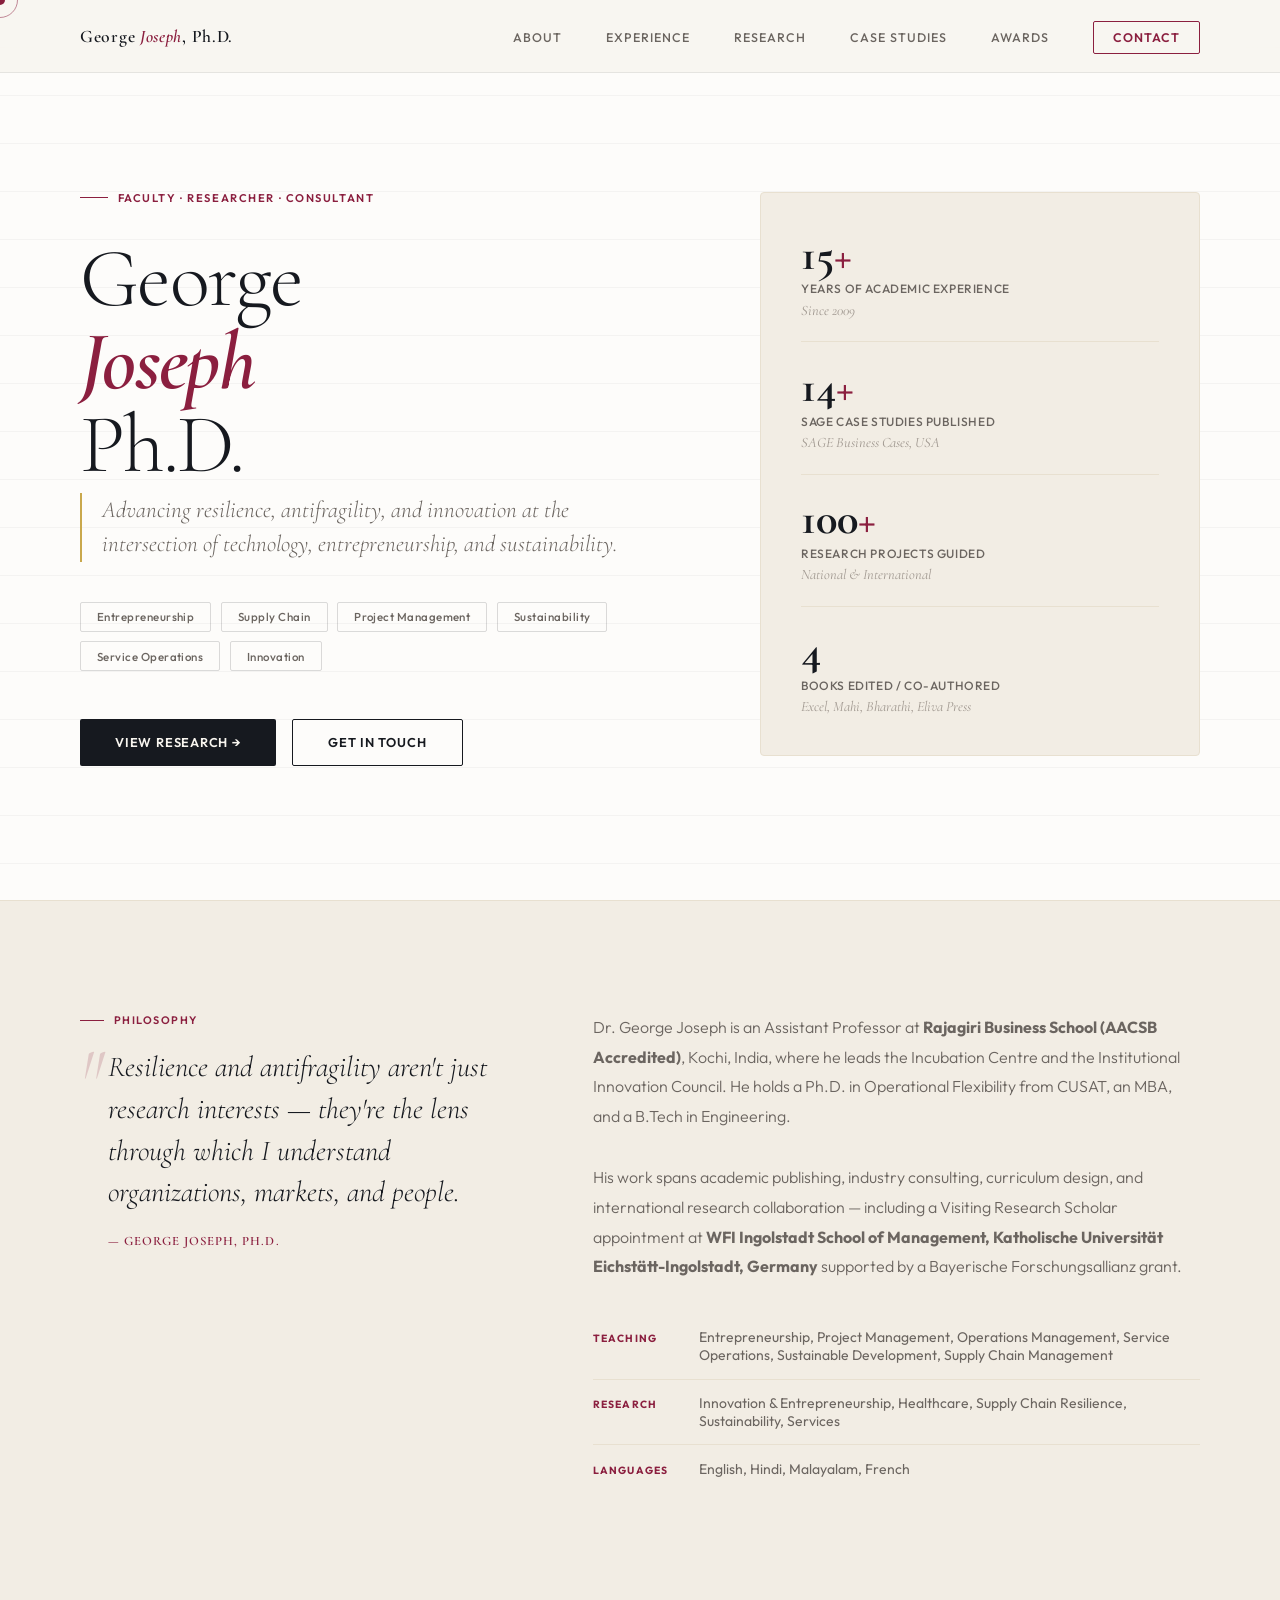
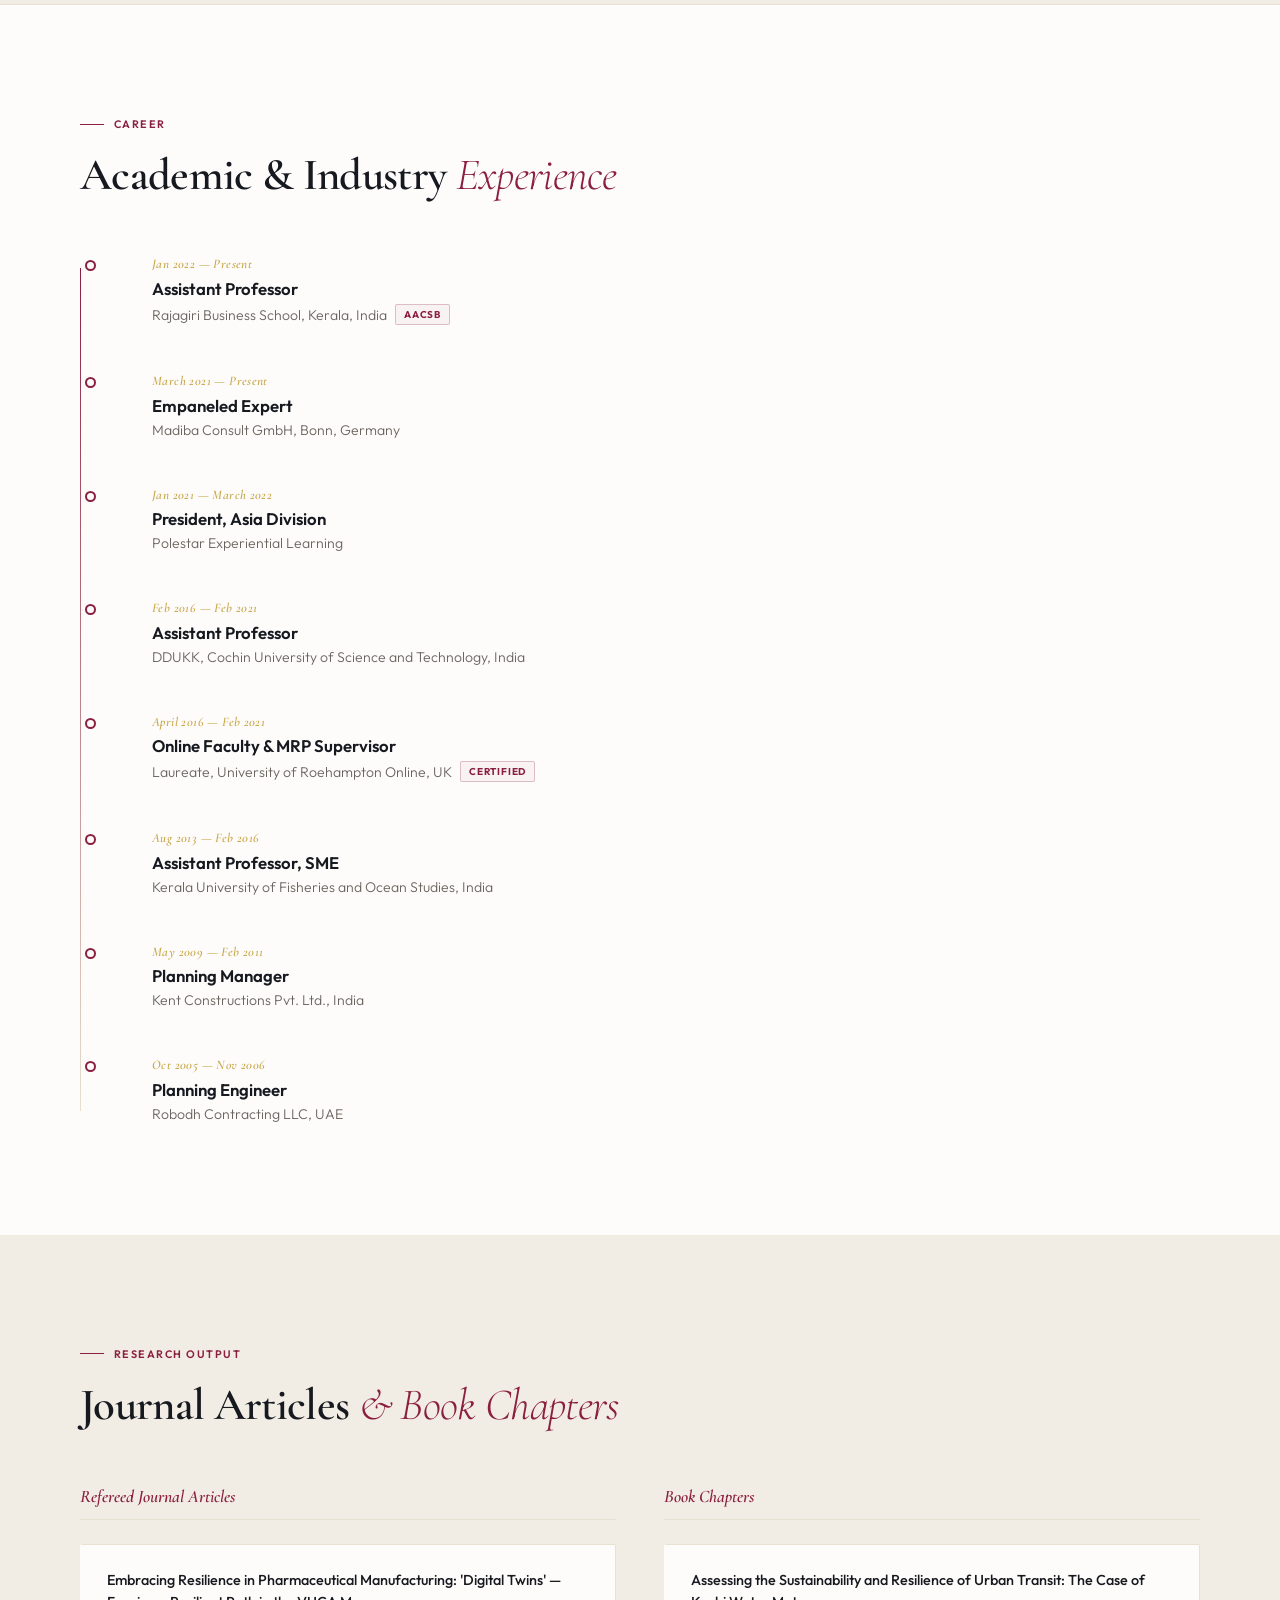
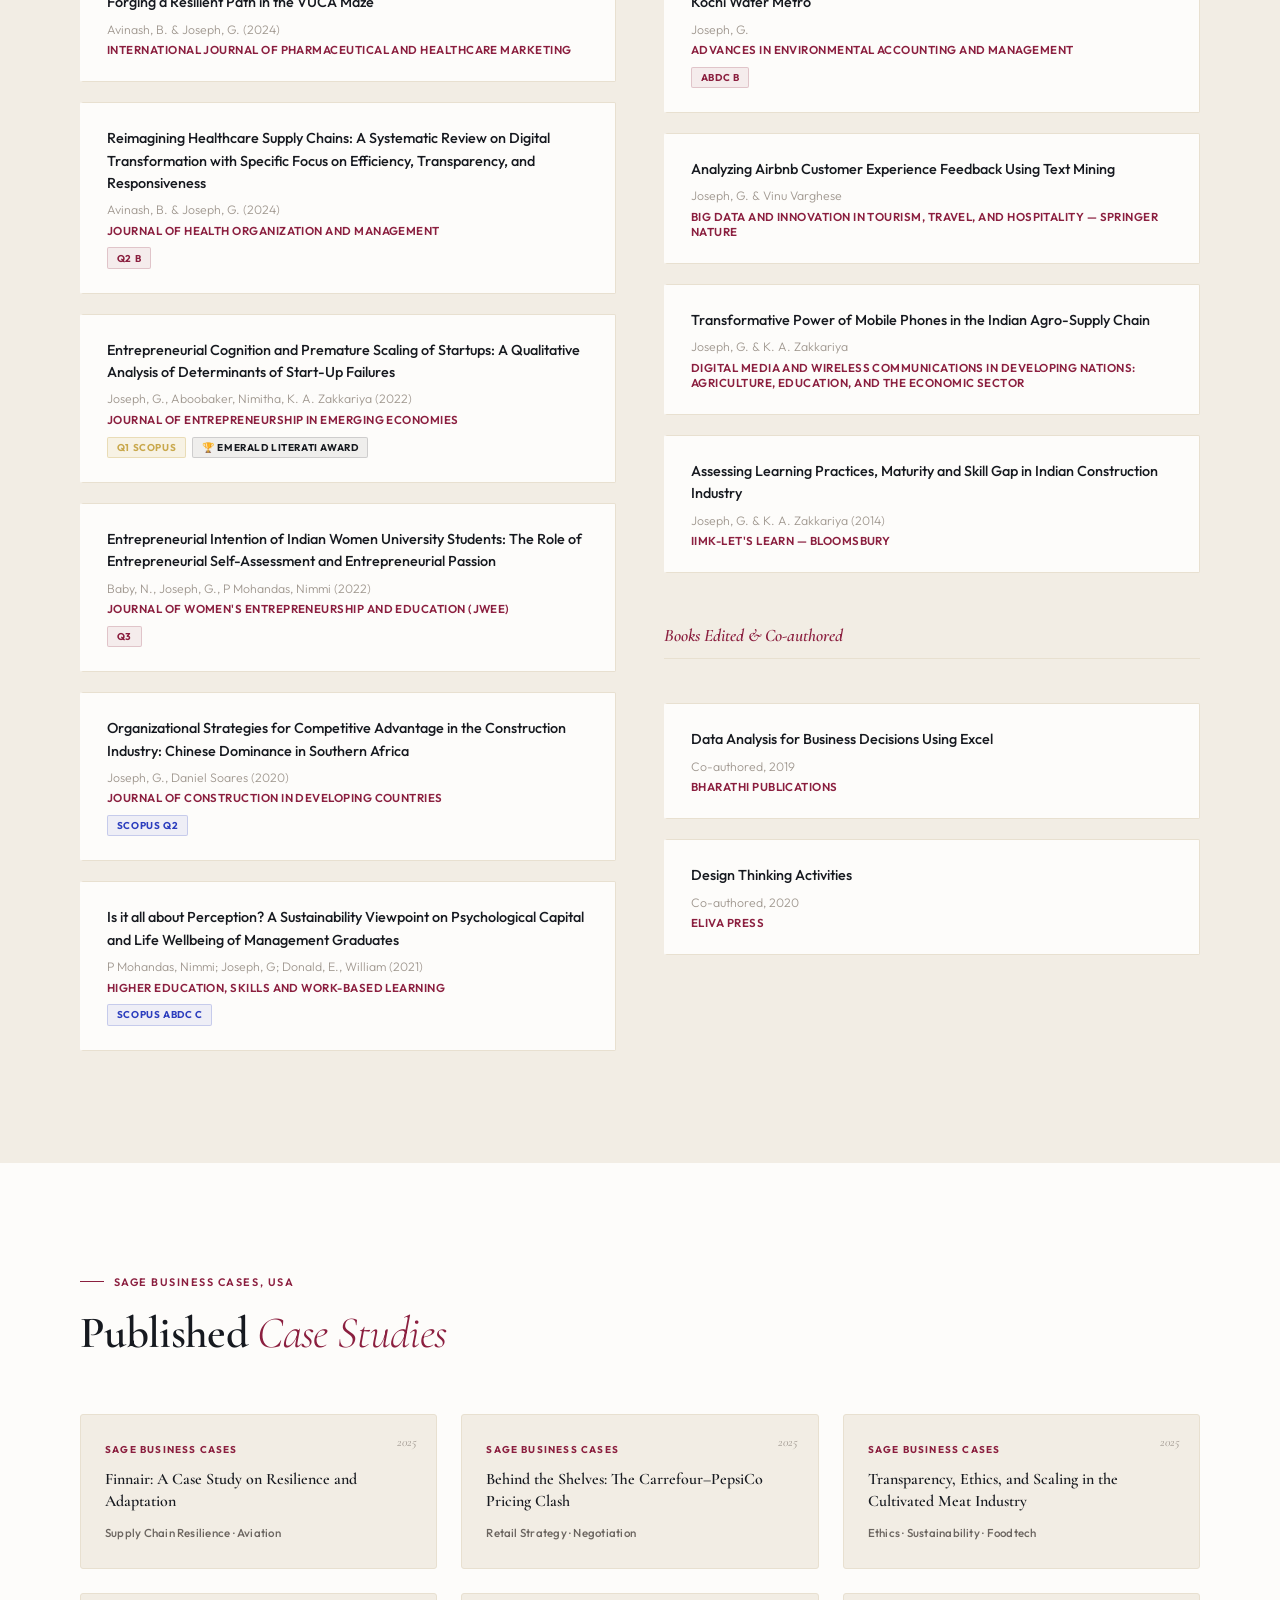
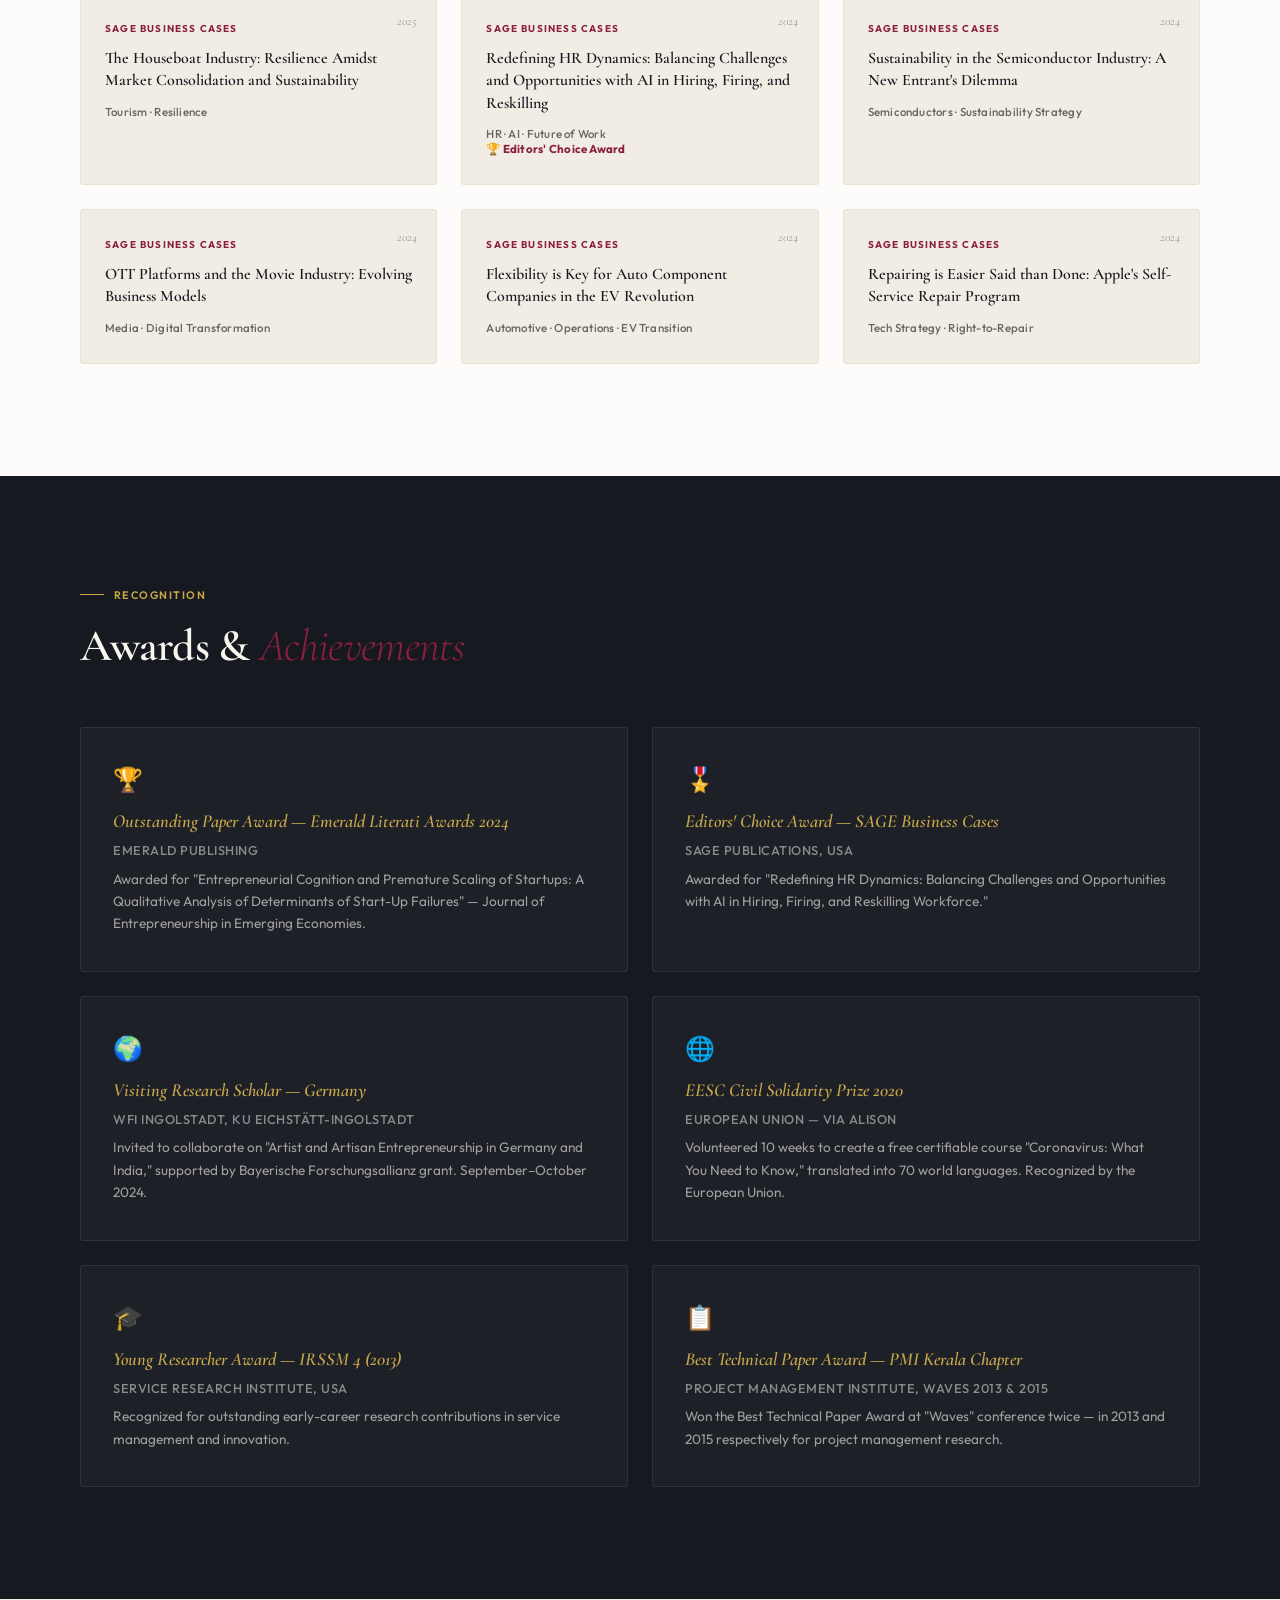
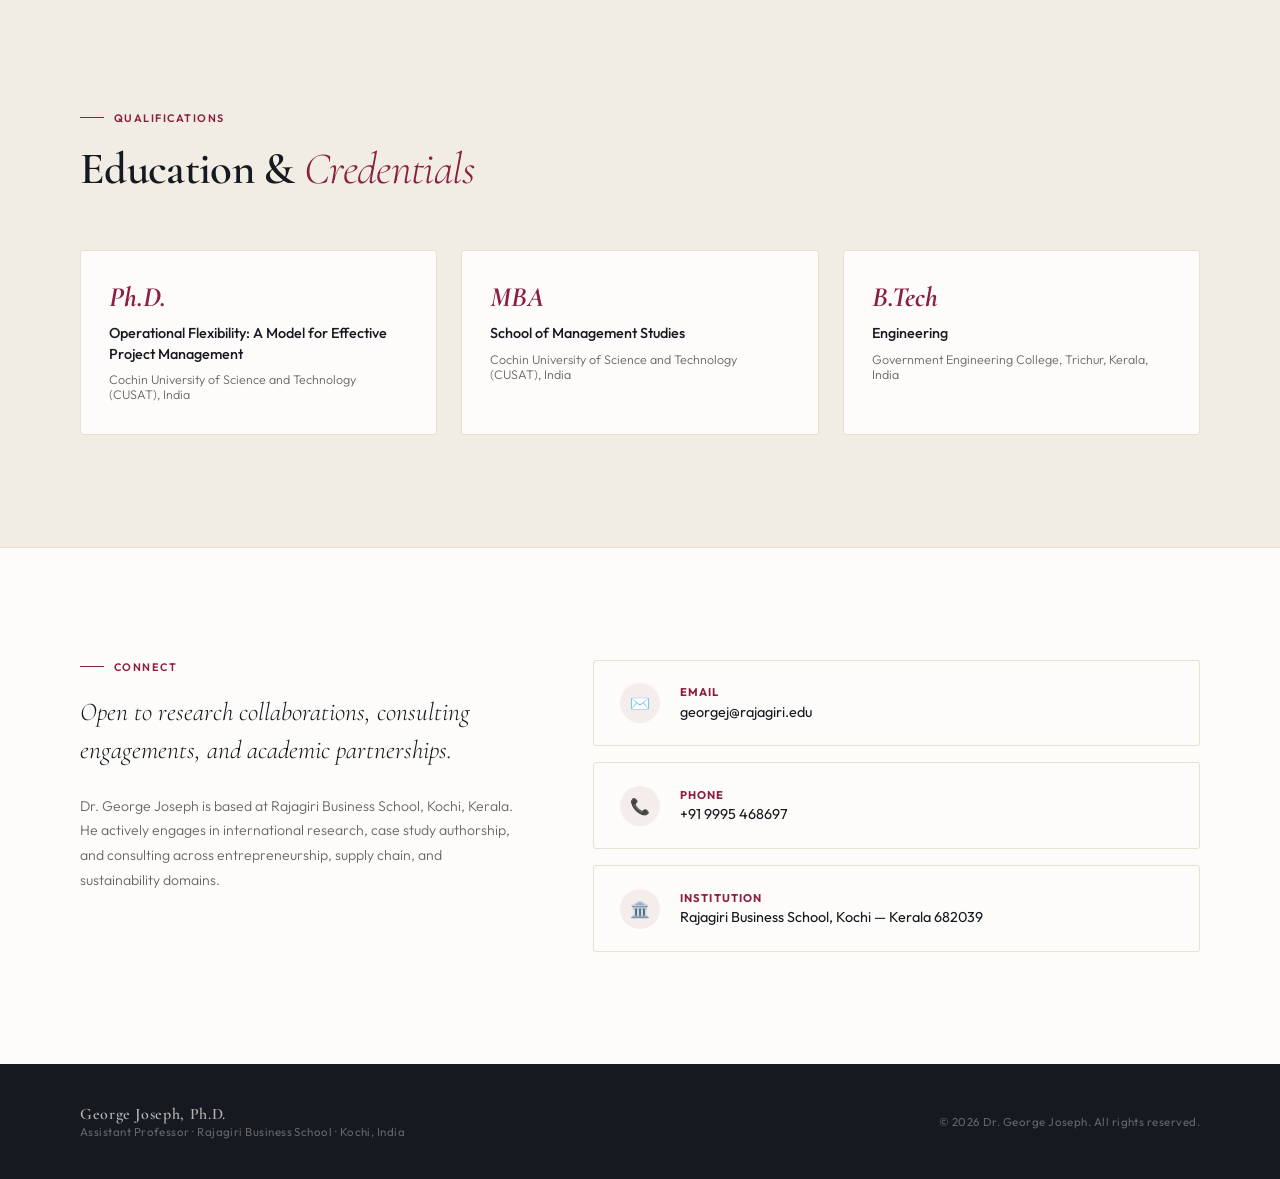
==== index.html @ 95ceb8d5 "Add files via upload" ====
<!DOCTYPE html>
<html lang="en">
<head>
<meta charset="UTF-8">
<meta name="viewport" content="width=device-width, initial-scale=1.0">
<title>Dr. George Joseph, Ph.D. — Academic & Researcher</title>
<link rel="preconnect" href="https://fonts.googleapis.com">
<link rel="preconnect" href="https://fonts.gstatic.com" crossorigin>
<link href="https://fonts.googleapis.com/css2?family=Cormorant+Garamond:ital,wght@0,300;0,400;0,600;0,700;1,300;1,400;1,600&family=Outfit:wght@300;400;500;600&family=Cormorant:ital,wght@1,700&display=swap" rel="stylesheet">

<style>
:root {
  --ink:     #16191f;
  --deep:    #1e2430;
  --wine:    #8b1f3f;
  --wine-lt: #b5294f;
  --gold:    #c9a84c;
  --ivory:   #f8f5ef;
  --paper:   #f2ede4;
  --warm:    #e8e0d0;
  --mid:     #6b6560;
  --light:   #a09890;
  --white:   #fdfcfa;
}

*, *::before, *::after { box-sizing: border-box; margin: 0; padding: 0; }
html { scroll-behavior: smooth; }

body {
  font-family: 'Outfit', sans-serif;
  background: var(--ivory);
  color: var(--ink);
  overflow-x: hidden;
  cursor: none;
}

/* Custom cursor */
.cursor {
  position: fixed; width: 10px; height: 10px;
  border-radius: 50%; background: var(--wine);
  pointer-events: none; z-index: 99999;
  transform: translate(-50%, -50%);
  transition: transform 0.1s, width 0.3s, height 0.3s, background 0.3s;
  mix-blend-mode: multiply;
}
.cursor-ring {
  position: fixed; width: 36px; height: 36px;
  border-radius: 50%; border: 1px solid var(--wine);
  pointer-events: none; z-index: 99998;
  transform: translate(-50%, -50%);
  transition: transform 0.15s ease-out, width 0.3s, height 0.3s, opacity 0.3s;
  opacity: 0.5;
}
body:hover .cursor { opacity: 1; }

/* ============ NAV ============ */
nav {
  position: fixed; top: 0; left: 0; right: 0; z-index: 500;
  display: flex; align-items: center; justify-content: space-between;
  padding: 1.6rem 5rem;
  background: rgba(248, 245, 239, 0.88);
  backdrop-filter: blur(20px) saturate(1.4);
  border-bottom: 1px solid rgba(22,25,31,0.08);
}

.nav-name {
  font-family: 'Cormorant Garamond', serif;
  font-size: 1.1rem; font-weight: 600;
  letter-spacing: 0.04em; color: var(--ink);
  text-decoration: none;
}

.nav-name span { color: var(--wine); font-style: italic; }

nav ul {
  list-style: none;
  display: flex; gap: 2.75rem; align-items: center;
}

nav ul a {
  text-decoration: none;
  font-size: 0.78rem; font-weight: 500;
  letter-spacing: 0.08em; text-transform: uppercase;
  color: var(--mid);
  transition: color 0.2s;
  position: relative;
}
nav ul a::after {
  content: ''; position: absolute; left: 0; bottom: -3px;
  width: 0; height: 1px; background: var(--wine);
  transition: width 0.25s;
}
nav ul a:hover { color: var(--wine); }
nav ul a:hover::after { width: 100%; }

.nav-contact {
  font-size: 0.78rem !important; font-weight: 600 !important;
  color: var(--wine) !important;
  border: 1px solid var(--wine) !important;
  padding: 0.5rem 1.2rem; border-radius: 2px;
}
.nav-contact::after { display: none !important; }
.nav-contact:hover { background: var(--wine) !important; color: var(--white) !important; }

/* ============ HERO ============ */
#hero {
  min-height: 100vh;
  display: flex; align-items: center;
  padding: 8rem 5rem 5rem;
  background: var(--white);
  position: relative;
  overflow: hidden;
}

/* Ruled paper lines in background */
#hero::before {
  content: '';
  position: absolute; inset: 0;
  background-image: repeating-linear-gradient(
    to bottom,
    transparent,
    transparent 47px,
    rgba(22,25,31,0.04) 47px,
    rgba(22,25,31,0.04) 48px
  );
  pointer-events: none;
}

.hero-inner {
  max-width: 1280px; margin: 0 auto; width: 100%;
  display: grid; grid-template-columns: 7fr 5fr;
  gap: 4rem; align-items: center; position: relative;
}

.hero-tag {
  display: inline-flex; align-items: center; gap: 0.6rem;
  font-size: 0.7rem; font-weight: 600; letter-spacing: 0.14em;
  text-transform: uppercase; color: var(--wine);
  margin-bottom: 2rem;
}
.hero-tag::before {
  content: ''; display: block;
  width: 28px; height: 1px; background: var(--wine);
}

.hero-title {
  font-family: 'Cormorant Garamond', serif;
  font-size: clamp(3.5rem, 6.5vw, 6.2rem);
  font-weight: 300; line-height: 1.0;
  letter-spacing: -0.02em; color: var(--ink);
  margin-bottom: 0.4rem;
}

.hero-title em {
  font-style: italic; font-weight: 600;
  color: var(--wine);
}

.hero-subtitle {
  font-family: 'Cormorant Garamond', serif;
  font-size: clamp(1.1rem, 1.8vw, 1.45rem);
  font-weight: 300; font-style: italic;
  color: var(--mid); margin-bottom: 2.5rem;
  line-height: 1.5;
  border-left: 2px solid var(--gold);
  padding-left: 1.25rem;
  max-width: 580px;
}

.hero-pills {
  display: flex; flex-wrap: wrap; gap: 0.6rem;
  margin-bottom: 3rem;
}

.pill {
  font-size: 0.72rem; font-weight: 500; letter-spacing: 0.04em;
  padding: 0.4rem 1rem; border-radius: 2px;
  border: 1px solid rgba(22,25,31,0.15);
  color: var(--mid); background: transparent;
  transition: border-color 0.2s, color 0.2s, background 0.2s;
}
.pill:hover { border-color: var(--wine); color: var(--wine); background: rgba(139,31,63,0.04); }

.hero-btns { display: flex; gap: 1rem; flex-wrap: wrap; }

.btn-solid {
  background: var(--ink); color: var(--ivory);
  padding: 0.9rem 2.2rem; border-radius: 2px;
  font-size: 0.8rem; font-weight: 600; letter-spacing: 0.06em; text-transform: uppercase;
  text-decoration: none;
  transition: background 0.2s, transform 0.15s;
  display: inline-flex; align-items: center; gap: 0.6rem;
}
.btn-solid:hover { background: var(--wine); transform: translateY(-1px); }

.btn-ghost {
  border: 1px solid var(--ink); color: var(--ink);
  padding: 0.9rem 2.2rem; border-radius: 2px;
  font-size: 0.8rem; font-weight: 600; letter-spacing: 0.06em; text-transform: uppercase;
  text-decoration: none;
  transition: background 0.2s, color 0.2s;
}
.btn-ghost:hover { background: var(--ink); color: var(--ivory); }

/* Hero right – Stats panel */
.hero-stats {
  background: var(--paper);
  border: 1px solid var(--warm);
  border-radius: 4px;
  padding: 2.5rem;
  display: flex; flex-direction: column; gap: 0;
}

.stat-row {
  padding: 1.4rem 0;
  border-bottom: 1px solid var(--warm);
  display: flex; flex-direction: column; gap: 0.25rem;
}
.stat-row:last-child { border-bottom: none; padding-bottom: 0; }
.stat-row:first-child { padding-top: 0; }

.stat-val {
  font-family: 'Cormorant Garamond', serif;
  font-size: 2.8rem; font-weight: 700;
  color: var(--ink); line-height: 1;
}
.stat-val span { color: var(--wine); }

.stat-label {
  font-size: 0.75rem; font-weight: 500; letter-spacing: 0.05em;
  color: var(--mid); text-transform: uppercase;
}

.stat-affil {
  font-family: 'Cormorant Garamond', serif;
  font-size: 0.9rem; font-style: italic; color: var(--light);
  margin-top: 0.1rem;
}

/* ============ SECTION SHARED ============ */
section { padding: 7rem 5rem; }

.section-inner { max-width: 1280px; margin: 0 auto; }

.sec-tag {
  font-size: 0.68rem; font-weight: 600; letter-spacing: 0.14em;
  text-transform: uppercase; color: var(--wine);
  display: flex; align-items: center; gap: 0.6rem;
  margin-bottom: 1.2rem;
}
.sec-tag::before { content: ''; width: 24px; height: 1px; background: var(--wine); }

.sec-title {
  font-family: 'Cormorant Garamond', serif;
  font-size: clamp(2rem, 3.5vw, 3.2rem);
  font-weight: 600; line-height: 1.12;
  letter-spacing: -0.015em; color: var(--ink);
  margin-bottom: 3.5rem;
}
.sec-title em { font-style: italic; color: var(--wine); font-weight: 300; }

/* ============ ABOUT / PHILOSOPHY ============ */
#about {
  background: var(--paper);
  border-top: 1px solid var(--warm);
  border-bottom: 1px solid var(--warm);
}

.about-grid {
  display: grid; grid-template-columns: 5fr 7fr;
  gap: 5rem; align-items: start;
}

.about-quote {
  font-family: 'Cormorant Garamond', serif;
  font-size: 1.8rem; font-weight: 300; font-style: italic;
  line-height: 1.45; color: var(--ink);
  position: relative; padding-left: 1.75rem;
}
.about-quote::before {
  content: '"';
  position: absolute; left: -0.1rem; top: -0.5rem;
  font-size: 5rem; color: var(--wine); opacity: 0.18;
  font-family: 'Cormorant Garamond', serif; line-height: 1;
}
.about-quote .quote-attr {
  display: block; font-size: 0.8rem; font-weight: 600;
  font-style: normal; letter-spacing: 0.08em; text-transform: uppercase;
  color: var(--wine); margin-top: 1.2rem;
}

.about-bio {
  font-size: 1rem; font-weight: 300; color: var(--mid);
  line-height: 1.85; margin-bottom: 2rem;
}

.about-interests {
  display: flex; flex-direction: column; gap: 0;
}

.interest-row {
  display: flex; align-items: baseline; gap: 1rem;
  padding: 0.9rem 0;
  border-bottom: 1px solid var(--warm);
  font-size: 0.875rem; color: var(--mid);
  transition: color 0.2s;
}
.interest-row:hover { color: var(--ink); }
.interest-row:last-child { border-bottom: none; }

.interest-cat {
  font-size: 0.65rem; font-weight: 700; letter-spacing: 0.1em;
  text-transform: uppercase; color: var(--wine);
  min-width: 90px; flex-shrink: 0;
}

/* ============ EXPERIENCE ============ */
#experience { background: var(--white); }

.timeline {
  position: relative;
  display: flex; flex-direction: column; gap: 0;
  padding-left: 2.5rem;
}

.timeline::before {
  content: '';
  position: absolute; left: 0; top: 12px; bottom: 12px;
  width: 1px; background: linear-gradient(to bottom, var(--wine), var(--warm));
}

.timeline-item {
  position: relative; padding: 0 0 3rem 2rem;
  transition: opacity 0.2s;
}
.timeline-item:last-child { padding-bottom: 0; }

.timeline-dot {
  position: absolute; left: -2.5rem; top: 4px;
  width: 11px; height: 11px;
  border-radius: 50%; background: var(--white);
  border: 2px solid var(--wine);
  transform: translateX(calc(50% - 0.5px));
  transition: background 0.2s;
}
.timeline-item:hover .timeline-dot { background: var(--wine); }

.timeline-period {
  font-family: 'Cormorant Garamond', serif;
  font-size: 0.82rem; font-style: italic; color: var(--gold);
  font-weight: 600; margin-bottom: 0.35rem; letter-spacing: 0.03em;
}

.timeline-role {
  font-size: 1.05rem; font-weight: 600; color: var(--ink);
  margin-bottom: 0.25rem; line-height: 1.3;
}

.timeline-org {
  font-size: 0.88rem; color: var(--mid); font-weight: 300;
  display: flex; align-items: center; gap: 0.5rem;
}

.org-badge {
  font-size: 0.62rem; font-weight: 700; letter-spacing: 0.08em;
  text-transform: uppercase; color: var(--wine);
  border: 1px solid rgba(139,31,63,0.25); padding: 0.2rem 0.5rem;
  border-radius: 2px; background: rgba(139,31,63,0.04);
}

/* ============ PUBLICATIONS ============ */
#publications { background: var(--paper); }

.pub-layout {
  display: grid; grid-template-columns: 1fr 1fr; gap: 3rem;
}

.pub-group-title {
  font-family: 'Cormorant Garamond', serif;
  font-size: 1.1rem; font-weight: 600; font-style: italic;
  color: var(--wine); margin-bottom: 1.5rem;
  padding-bottom: 0.75rem;
  border-bottom: 1px solid var(--warm);
}

.pub-list { display: flex; flex-direction: column; gap: 1.25rem; }

.pub-item {
  padding: 1.5rem;
  background: var(--white);
  border: 1px solid var(--warm);
  border-left: 3px solid transparent;
  border-radius: 2px;
  transition: border-left-color 0.2s, transform 0.2s, box-shadow 0.2s;
}
.pub-item:hover {
  border-left-color: var(--wine);
  transform: translateX(4px);
  box-shadow: 0 4px 20px rgba(22,25,31,0.06);
}

.pub-title {
  font-size: 0.9rem; font-weight: 500; color: var(--ink);
  line-height: 1.55; margin-bottom: 0.5rem;
}

.pub-authors {
  font-size: 0.77rem; color: var(--light); font-weight: 300;
  margin-bottom: 0.35rem;
}

.pub-journal {
  font-size: 0.72rem; font-weight: 600; letter-spacing: 0.04em;
  color: var(--wine); text-transform: uppercase;
}

.pub-badges { display: flex; gap: 0.4rem; margin-top: 0.6rem; flex-wrap: wrap; }

.pub-badge {
  font-size: 0.62rem; font-weight: 700; letter-spacing: 0.06em;
  padding: 0.2rem 0.55rem; border-radius: 2px;
  text-transform: uppercase;
}
.badge-q1 { background: rgba(201,168,76,0.12); color: var(--gold); border: 1px solid rgba(201,168,76,0.3); }
.badge-q2 { background: rgba(139,31,63,0.07); color: var(--wine); border: 1px solid rgba(139,31,63,0.2); }
.badge-award { background: rgba(22,25,31,0.06); color: var(--ink); border: 1px solid rgba(22,25,31,0.15); }
.badge-scopus { background: rgba(44,62,190,0.07); color: #2c3ebe; border: 1px solid rgba(44,62,190,0.2); }

/* ============ CASE STUDIES ============ */
#cases { background: var(--white); }

.cases-grid {
  display: grid; grid-template-columns: repeat(3, 1fr);
  gap: 1.5rem;
}

.case-card {
  padding: 1.75rem 1.5rem;
  border: 1px solid var(--warm);
  border-radius: 3px;
  background: var(--paper);
  position: relative;
  transition: border-color 0.2s, box-shadow 0.2s, transform 0.2s;
  overflow: hidden;
}
.case-card::before {
  content: attr(data-year);
  position: absolute; top: 1.2rem; right: 1.2rem;
  font-family: 'Cormorant Garamond', serif;
  font-size: 0.78rem; font-style: italic; color: var(--light);
}
.case-card::after {
  content: '';
  position: absolute; bottom: 0; left: 0; right: 0;
  height: 2px;
  background: linear-gradient(90deg, var(--wine), var(--gold));
  transform: scaleX(0); transform-origin: left;
  transition: transform 0.35s;
}
.case-card:hover { border-color: rgba(139,31,63,0.2); box-shadow: 0 8px 32px rgba(22,25,31,0.06); transform: translateY(-3px); }
.case-card:hover::after { transform: scaleX(1); }

.case-publisher {
  font-size: 0.62rem; font-weight: 700; letter-spacing: 0.12em;
  text-transform: uppercase; color: var(--wine); margin-bottom: 0.75rem;
}

.case-title {
  font-family: 'Cormorant Garamond', serif;
  font-size: 1.0rem; font-weight: 600; line-height: 1.4;
  color: var(--ink);
}

.case-topic {
  font-size: 0.72rem; font-weight: 500; color: var(--mid);
  margin-top: 0.75rem; letter-spacing: 0.02em;
}

/* ============ AWARDS ============ */
#awards {
  background: var(--ink);
  color: var(--ivory);
}

#awards .sec-title { color: var(--ivory); }
#awards .sec-tag { color: var(--gold); }
#awards .sec-tag::before { background: var(--gold); }

.awards-grid {
  display: grid; grid-template-columns: 1fr 1fr;
  gap: 1.5rem;
}

.award-card {
  padding: 2.25rem 2rem;
  border: 1px solid rgba(248,245,239,0.08);
  border-radius: 3px;
  background: rgba(248,245,239,0.03);
  transition: background 0.2s, border-color 0.2s;
  position: relative; overflow: hidden;
}
.award-card::before {
  content: '';
  position: absolute; top: 0; left: 0; bottom: 0;
  width: 3px; background: var(--gold);
  transform: scaleY(0); transform-origin: top;
  transition: transform 0.3s;
}
.award-card:hover { background: rgba(248,245,239,0.06); border-color: rgba(248,245,239,0.15); }
.award-card:hover::before { transform: scaleY(1); }

.award-icon { font-size: 1.5rem; margin-bottom: 1rem; }

.award-name {
  font-family: 'Cormorant Garamond', serif;
  font-size: 1.15rem; font-weight: 600; font-style: italic;
  color: var(--gold); margin-bottom: 0.5rem; line-height: 1.3;
}

.award-body {
  font-size: 0.8rem; font-weight: 500; letter-spacing: 0.04em;
  color: rgba(248,245,239,0.5); text-transform: uppercase; margin-bottom: 0.6rem;
}

.award-desc {
  font-size: 0.85rem; color: rgba(248,245,239,0.6);
  line-height: 1.65;
}

/* ============ EDUCATION ============ */
#education { background: var(--paper); }

.edu-grid {
  display: grid; grid-template-columns: repeat(3, 1fr);
  gap: 1.5rem;
}

.edu-card {
  padding: 2rem 1.75rem;
  border: 1px solid var(--warm);
  background: var(--white);
  border-radius: 3px;
  transition: border-color 0.2s, box-shadow 0.2s;
}
.edu-card:hover { border-color: rgba(139,31,63,0.25); box-shadow: 0 6px 24px rgba(22,25,31,0.06); }

.edu-degree {
  font-family: 'Cormorant Garamond', serif;
  font-size: 1.75rem; font-weight: 700; font-style: italic;
  color: var(--wine); line-height: 1; margin-bottom: 0.75rem;
}

.edu-field {
  font-size: 0.9rem; font-weight: 500; color: var(--ink);
  line-height: 1.4; margin-bottom: 0.5rem;
}

.edu-inst {
  font-size: 0.78rem; color: var(--mid); font-weight: 300;
}

/* ============ CONTACT ============ */
#contact {
  background: var(--white);
  border-top: 1px solid var(--warm);
}

.contact-layout {
  display: grid; grid-template-columns: 5fr 7fr;
  gap: 5rem; align-items: start;
}

.contact-intro {
  font-family: 'Cormorant Garamond', serif;
  font-size: 1.6rem; font-weight: 300; font-style: italic;
  line-height: 1.5; color: var(--ink); margin-bottom: 1.5rem;
}

.contact-note {
  font-size: 0.88rem; font-weight: 300; color: var(--mid);
  line-height: 1.75;
}

.contact-details { display: flex; flex-direction: column; gap: 1rem; }

.contact-row {
  display: flex; align-items: center; gap: 1.25rem;
  padding: 1.4rem 1.6rem;
  border: 1px solid var(--warm);
  border-radius: 3px;
  text-decoration: none;
  transition: border-color 0.2s, background 0.2s;
}
.contact-row:hover { border-color: rgba(139,31,63,0.25); background: rgba(139,31,63,0.02); }

.c-icon {
  width: 40px; height: 40px; border-radius: 50%;
  background: rgba(139,31,63,0.07);
  display: flex; align-items: center; justify-content: center;
  font-size: 1rem; flex-shrink: 0;
}

.c-label {
  font-size: 0.7rem; font-weight: 700; letter-spacing: 0.1em;
  text-transform: uppercase; color: var(--wine); margin-bottom: 0.2rem;
}

.c-val {
  font-size: 0.9rem; color: var(--ink); font-weight: 400;
}

/* ============ FOOTER ============ */
footer {
  background: var(--ink); color: rgba(248,245,239,0.35);
  padding: 2.5rem 5rem;
  display: flex; justify-content: space-between; align-items: center;
  gap: 2rem; flex-wrap: wrap;
}

.footer-name {
  font-family: 'Cormorant Garamond', serif;
  font-size: 1rem; font-weight: 600; color: rgba(248,245,239,0.7);
  letter-spacing: 0.04em;
}

footer p { font-size: 0.72rem; letter-spacing: 0.04em; }

/* ============ REVEAL ============ */
.reveal {
  opacity: 0; transform: translateY(28px);
  transition: opacity 0.75s cubic-bezier(0.16, 1, 0.3, 1),
              transform 0.75s cubic-bezier(0.16, 1, 0.3, 1);
}
.reveal.vis { opacity: 1; transform: none; }
.rd1 { transition-delay: 0.08s; }
.rd2 { transition-delay: 0.16s; }
.rd3 { transition-delay: 0.24s; }
.rd4 { transition-delay: 0.32s; }
.rd5 { transition-delay: 0.40s; }
.rd6 { transition-delay: 0.48s; }

/* ============ RESPONSIVE ============ */
@media (max-width: 1100px) {
  nav { padding: 1.4rem 2.5rem; }
  nav ul { display: none; }
  section { padding: 5rem 2.5rem; }
  .hero-inner { grid-template-columns: 1fr; }
  .hero-stats { flex-direction: row; flex-wrap: wrap; gap: 1rem; }
  .stat-row { border-bottom: none; padding: 0; flex: 1; min-width: 140px; }
  .about-grid { grid-template-columns: 1fr; }
  .pub-layout { grid-template-columns: 1fr; }
  .cases-grid { grid-template-columns: 1fr 1fr; }
  .awards-grid { grid-template-columns: 1fr; }
  .edu-grid { grid-template-columns: 1fr; }
  .contact-layout { grid-template-columns: 1fr; }
  #hero { padding: 7rem 2.5rem 4rem; }
}

@media (max-width: 640px) {
  section { padding: 4rem 1.5rem; }
  nav { padding: 1.2rem 1.5rem; }
  .cases-grid { grid-template-columns: 1fr; }
  footer { padding: 2rem 1.5rem; flex-direction: column; text-align: center; }
}
</style>
</head>
<body>

<!-- Cursor -->
<div class="cursor" id="cursor"></div>
<div class="cursor-ring" id="cursorRing"></div>

<!-- NAV -->
<nav>
  <a href="#" class="nav-name">George <span>Joseph</span>, Ph.D.</a>
  <ul>
    <li><a href="#about">About</a></li>
    <li><a href="#experience">Experience</a></li>
    <li><a href="#publications">Research</a></li>
    <li><a href="#cases">Case Studies</a></li>
    <li><a href="#awards">Awards</a></li>
    <li><a href="#contact" class="nav-contact">Contact</a></li>
  </ul>
</nav>

<!-- HERO -->
<section id="hero">
  <div class="hero-inner">
    <div class="hero-left">
      <div class="hero-tag reveal">Faculty · Researcher · Consultant</div>
      <h1 class="hero-title reveal rd1">
        George<br>
        <em>Joseph</em><br>
        Ph.D.
      </h1>
      <p class="hero-subtitle reveal rd2">
        Advancing resilience, antifragility, and innovation at the intersection of technology, entrepreneurship, and sustainability.
      </p>
      <div class="hero-pills reveal rd3">
        <span class="pill">Entrepreneurship</span>
        <span class="pill">Supply Chain</span>
        <span class="pill">Project Management</span>
        <span class="pill">Sustainability</span>
        <span class="pill">Service Operations</span>
        <span class="pill">Innovation</span>
      </div>
      <div class="hero-btns reveal rd4">
        <a href="#publications" class="btn-solid">View Research →</a>
        <a href="#contact" class="btn-ghost">Get in Touch</a>
      </div>
    </div>
    <div class="hero-right reveal rd3">
      <div class="hero-stats">
        <div class="stat-row">
          <div class="stat-val">15<span>+</span></div>
          <div class="stat-label">Years of Academic Experience</div>
          <div class="stat-affil">Since 2009</div>
        </div>
        <div class="stat-row">
          <div class="stat-val">14<span>+</span></div>
          <div class="stat-label">SAGE Case Studies Published</div>
          <div class="stat-affil">SAGE Business Cases, USA</div>
        </div>
        <div class="stat-row">
          <div class="stat-val">100<span>+</span></div>
          <div class="stat-label">Research Projects Guided</div>
          <div class="stat-affil">National & International</div>
        </div>
        <div class="stat-row">
          <div class="stat-val">4</div>
          <div class="stat-label">Books Edited / Co-authored</div>
          <div class="stat-affil">Excel, Mahi, Bharathi, Eliva Press</div>
        </div>
      </div>
    </div>
  </div>
</section>

<!-- ABOUT -->
<section id="about">
  <div class="section-inner">
    <div class="about-grid">
      <div class="reveal">
        <div class="sec-tag">Philosophy</div>
        <div class="about-quote">
          Resilience and antifragility aren't just research interests — they're the lens through which I understand organizations, markets, and people.
          <span class="quote-attr">— George Joseph, Ph.D.</span>
        </div>
      </div>
      <div class="reveal rd2">
        <p class="about-bio">
          Dr. George Joseph is an Assistant Professor at <strong>Rajagiri Business School (AACSB Accredited)</strong>, Kochi, India, where he leads the Incubation Centre and the Institutional Innovation Council. He holds a Ph.D. in Operational Flexibility from CUSAT, an MBA, and a B.Tech in Engineering.
        </p>
        <p class="about-bio">
          His work spans academic publishing, industry consulting, curriculum design, and international research collaboration — including a Visiting Research Scholar appointment at <strong>WFI Ingolstadt School of Management, Katholische Universität Eichstätt-Ingolstadt, Germany</strong> supported by a Bayerische Forschungsallianz grant.
        </p>
        <div class="about-interests">
          <div class="interest-row">
            <span class="interest-cat">Teaching</span>
            <span>Entrepreneurship, Project Management, Operations Management, Service Operations, Sustainable Development, Supply Chain Management</span>
          </div>
          <div class="interest-row">
            <span class="interest-cat">Research</span>
            <span>Innovation & Entrepreneurship, Healthcare, Supply Chain Resilience, Sustainability, Services</span>
          </div>
          <div class="interest-row">
            <span class="interest-cat">Languages</span>
            <span>English, Hindi, Malayalam, French</span>
          </div></div>
      </div>
    </div>
  </div>
</section>

<!-- EXPERIENCE -->
<section id="experience">
  <div class="section-inner">
    <div class="reveal">
      <div class="sec-tag">Career</div>
      <h2 class="sec-title">Academic & Industry <em>Experience</em></h2>
    </div>
    <div class="timeline">
      <div class="timeline-item reveal rd1">
        <div class="timeline-dot"></div>
        <div class="timeline-period">Jan 2022 — Present</div>
        <div class="timeline-role">Assistant Professor</div>
        <div class="timeline-org">Rajagiri Business School, Kerala, India <span class="org-badge">AACSB</span></div>
      </div>
      <div class="timeline-item reveal rd1">
        <div class="timeline-dot"></div>
        <div class="timeline-period">March 2021 — Present</div>
        <div class="timeline-role">Empaneled Expert</div>
        <div class="timeline-org">Madiba Consult GmbH, Bonn, Germany</div>
      </div>
      <div class="timeline-item reveal rd2">
        <div class="timeline-dot"></div>
        <div class="timeline-period">Jan 2021 — March 2022</div>
        <div class="timeline-role">President, Asia Division</div>
        <div class="timeline-org">Polestar Experiential Learning</div>
      </div>
      <div class="timeline-item reveal rd2">
        <div class="timeline-dot"></div>
        <div class="timeline-period">Feb 2016 — Feb 2021</div>
        <div class="timeline-role">Assistant Professor</div>
        <div class="timeline-org">DDUKK, Cochin University of Science and Technology, India</div>
      </div>
      <div class="timeline-item reveal rd3">
        <div class="timeline-dot"></div>
        <div class="timeline-period">April 2016 — Feb 2021</div>
        <div class="timeline-role">Online Faculty & MRP Supervisor</div>
        <div class="timeline-org">Laureate, University of Roehampton Online, UK <span class="org-badge">Certified</span></div>
      </div>
      <div class="timeline-item reveal rd3">
        <div class="timeline-dot"></div>
        <div class="timeline-period">Aug 2013 — Feb 2016</div>
        <div class="timeline-role">Assistant Professor, SME</div>
        <div class="timeline-org">Kerala University of Fisheries and Ocean Studies, India</div>
      </div>
      <div class="timeline-item reveal rd4">
        <div class="timeline-dot"></div>
        <div class="timeline-period">May 2009 — Feb 2011</div>
        <div class="timeline-role">Planning Manager</div>
        <div class="timeline-org">Kent Constructions Pvt. Ltd., India</div>
      </div>
      <div class="timeline-item reveal rd4">
        <div class="timeline-dot"></div>
        <div class="timeline-period">Oct 2005 — Nov 2006</div>
        <div class="timeline-role">Planning Engineer</div>
        <div class="timeline-org">Robodh Contracting LLC, UAE</div>
      </div>
    </div>
  </div>
</section>

<!-- PUBLICATIONS -->
<section id="publications">
  <div class="section-inner">
    <div class="reveal">
      <div class="sec-tag">Research Output</div>
      <h2 class="sec-title">Journal Articles <em>& Book Chapters</em></h2>
    </div>
    <div class="pub-layout">
      <div>
        <div class="pub-group-title reveal">Refereed Journal Articles</div>
        <div class="pub-list">
          <div class="pub-item reveal rd1">
            <div class="pub-title">Embracing Resilience in Pharmaceutical Manufacturing: 'Digital Twins' — Forging a Resilient Path in the VUCA Maze</div>
            <div class="pub-authors">Avinash, B. & Joseph, G. (2024)</div>
            <div class="pub-journal">International Journal of Pharmaceutical and Healthcare Marketing</div>
          </div>
          <div class="pub-item reveal rd2">
            <div class="pub-title">Reimagining Healthcare Supply Chains: A Systematic Review on Digital Transformation with Specific Focus on Efficiency, Transparency, and Responsiveness</div>
            <div class="pub-authors">Avinash, B. & Joseph, G. (2024)</div>
            <div class="pub-journal">Journal of Health Organization and Management</div>
            <div class="pub-badges"><span class="pub-badge badge-q2">Q2 B</span></div>
          </div>
          <div class="pub-item reveal rd3">
            <div class="pub-title">Entrepreneurial Cognition and Premature Scaling of Startups: A Qualitative Analysis of Determinants of Start-Up Failures</div>
            <div class="pub-authors">Joseph, G., Aboobaker, Nimitha, K. A. Zakkariya (2022)</div>
            <div class="pub-journal">Journal of Entrepreneurship in Emerging Economies</div>
            <div class="pub-badges">
              <span class="pub-badge badge-q1">Q1 Scopus</span>
              <span class="pub-badge badge-award">🏆 Emerald Literati Award</span>
            </div>
          </div>
          <div class="pub-item reveal rd4">
            <div class="pub-title">Entrepreneurial Intention of Indian Women University Students: The Role of Entrepreneurial Self-Assessment and Entrepreneurial Passion</div>
            <div class="pub-authors">Baby, N., Joseph, G., P Mohandas, Nimmi (2022)</div>
            <div class="pub-journal">Journal of Women's Entrepreneurship and Education (JWEE)</div>
            <div class="pub-badges"><span class="pub-badge badge-q2">Q3</span></div>
          </div>
          <div class="pub-item reveal rd5">
            <div class="pub-title">Organizational Strategies for Competitive Advantage in the Construction Industry: Chinese Dominance in Southern Africa</div>
            <div class="pub-authors">Joseph, G., Daniel Soares (2020)</div>
            <div class="pub-journal">Journal of Construction in Developing Countries</div>
            <div class="pub-badges"><span class="pub-badge badge-scopus">Scopus Q2</span></div>
          </div>
          <div class="pub-item reveal rd5">
            <div class="pub-title">Is it all about Perception? A Sustainability Viewpoint on Psychological Capital and Life Wellbeing of Management Graduates</div>
            <div class="pub-authors">P Mohandas, Nimmi; Joseph, G; Donald, E., William (2021)</div>
            <div class="pub-journal">Higher Education, Skills and Work-Based Learning</div>
            <div class="pub-badges"><span class="pub-badge badge-scopus">Scopus ABDC C</span></div>
          </div>
        </div>
      </div>
      <div>
        <div class="pub-group-title reveal">Book Chapters</div>
        <div class="pub-list">
          <div class="pub-item reveal rd1">
            <div class="pub-title">Assessing the Sustainability and Resilience of Urban Transit: The Case of Kochi Water Metro</div>
            <div class="pub-authors">Joseph, G.</div>
            <div class="pub-journal">Advances in Environmental Accounting and Management</div>
            <div class="pub-badges"><span class="pub-badge badge-q2">ABDC B</span></div>
          </div>
          <div class="pub-item reveal rd2">
            <div class="pub-title">Analyzing Airbnb Customer Experience Feedback Using Text Mining</div>
            <div class="pub-authors">Joseph, G. & Vinu Varghese</div>
            <div class="pub-journal">Big Data and Innovation in Tourism, Travel, and Hospitality — Springer Nature</div>
          </div>
          <div class="pub-item reveal rd3">
            <div class="pub-title">Transformative Power of Mobile Phones in the Indian Agro-Supply Chain</div>
            <div class="pub-authors">Joseph, G. & K. A. Zakkariya</div>
            <div class="pub-journal">Digital Media and Wireless Communications in Developing Nations: Agriculture, Education, and the Economic Sector</div>
          </div>
          <div class="pub-item reveal rd4">
            <div class="pub-title">Assessing Learning Practices, Maturity and Skill Gap in Indian Construction Industry</div>
            <div class="pub-authors">Joseph, G. & K. A. Zakkariya (2014)</div>
            <div class="pub-journal">IIMK-Let's Learn — Bloomsbury</div>
          </div>
          <div class="pub-group-title reveal" style="margin-top:2rem;">Books Edited & Co-authored</div>
          <div class="pub-item reveal rd5">
            <div class="pub-title">Data Analysis for Business Decisions Using Excel</div>
            <div class="pub-authors">Co-authored, 2019</div>
            <div class="pub-journal">Bharathi Publications</div>
          </div>
          <div class="pub-item reveal rd6">
            <div class="pub-title">Design Thinking Activities</div>
            <div class="pub-authors">Co-authored, 2020</div>
            <div class="pub-journal">Eliva Press</div>
          </div>
        </div>
      </div>
    </div>
  </div>
</section>

<!-- CASE STUDIES -->
<section id="cases">
  <div class="section-inner">
    <div class="reveal">
      <div class="sec-tag">SAGE Business Cases, USA</div>
      <h2 class="sec-title">Published <em>Case Studies</em></h2>
    </div>
    <div class="cases-grid">
      <div class="case-card reveal rd1" data-year="2025">
        <div class="case-publisher">SAGE Business Cases</div>
        <div class="case-title">Finnair: A Case Study on Resilience and Adaptation</div>
        <div class="case-topic">Supply Chain Resilience · Aviation</div>
      </div>
      <div class="case-card reveal rd2" data-year="2025">
        <div class="case-publisher">SAGE Business Cases</div>
        <div class="case-title">Behind the Shelves: The Carrefour–PepsiCo Pricing Clash</div>
        <div class="case-topic">Retail Strategy · Negotiation</div>
      </div>
      <div class="case-card reveal rd3" data-year="2025">
        <div class="case-publisher">SAGE Business Cases</div>
        <div class="case-title">Transparency, Ethics, and Scaling in the Cultivated Meat Industry</div>
        <div class="case-topic">Ethics · Sustainability · Foodtech</div>
      </div>
      <div class="case-card reveal rd1" data-year="2025">
        <div class="case-publisher">SAGE Business Cases</div>
        <div class="case-title">The Houseboat Industry: Resilience Amidst Market Consolidation and Sustainability</div>
        <div class="case-topic">Tourism · Resilience</div>
      </div>
      <div class="case-card reveal rd2" data-year="2024">
        <div class="case-publisher">SAGE Business Cases</div>
        <div class="case-title">Redefining HR Dynamics: Balancing Challenges and Opportunities with AI in Hiring, Firing, and Reskilling</div>
        <div class="case-topic">HR · AI · Future of Work <br><strong style="color:var(--wine)">🏆 Editors' Choice Award</strong></div>
      </div>
      <div class="case-card reveal rd3" data-year="2024">
        <div class="case-publisher">SAGE Business Cases</div>
        <div class="case-title">Sustainability in the Semiconductor Industry: A New Entrant's Dilemma</div>
        <div class="case-topic">Semiconductors · Sustainability Strategy</div>
      </div>
      <div class="case-card reveal rd1" data-year="2024">
        <div class="case-publisher">SAGE Business Cases</div>
        <div class="case-title">OTT Platforms and the Movie Industry: Evolving Business Models</div>
        <div class="case-topic">Media · Digital Transformation</div>
      </div>
      <div class="case-card reveal rd2" data-year="2024">
        <div class="case-publisher">SAGE Business Cases</div>
        <div class="case-title">Flexibility is Key for Auto Component Companies in the EV Revolution</div>
        <div class="case-topic">Automotive · Operations · EV Transition</div>
      </div>
      <div class="case-card reveal rd3" data-year="2024">
        <div class="case-publisher">SAGE Business Cases</div>
        <div class="case-title">Repairing is Easier Said than Done: Apple's Self-Service Repair Program</div>
        <div class="case-topic">Tech Strategy · Right-to-Repair</div>
      </div>
    </div>
  </div>
</section>

<!-- AWARDS -->
<section id="awards">
  <div class="section-inner">
    <div class="reveal">
      <div class="sec-tag">Recognition</div>
      <h2 class="sec-title">Awards & <em>Achievements</em></h2>
    </div>
    <div class="awards-grid">
      <div class="award-card reveal rd1">
        <div class="award-icon">🏆</div>
        <div class="award-name">Outstanding Paper Award — Emerald Literati Awards 2024</div>
        <div class="award-body">Emerald Publishing</div>
        <div class="award-desc">Awarded for "Entrepreneurial Cognition and Premature Scaling of Startups: A Qualitative Analysis of Determinants of Start-Up Failures" — Journal of Entrepreneurship in Emerging Economies.</div>
      </div>
      <div class="award-card reveal rd2">
        <div class="award-icon">🎖️</div>
        <div class="award-name">Editors' Choice Award — SAGE Business Cases</div>
        <div class="award-body">SAGE Publications, USA</div>
        <div class="award-desc">Awarded for "Redefining HR Dynamics: Balancing Challenges and Opportunities with AI in Hiring, Firing, and Reskilling Workforce."</div>
      </div>
      <div class="award-card reveal rd3">
        <div class="award-icon">🌍</div>
        <div class="award-name">Visiting Research Scholar — Germany</div>
        <div class="award-body">WFI Ingolstadt, KU Eichstätt-Ingolstadt</div>
        <div class="award-desc">Invited to collaborate on "Artist and Artisan Entrepreneurship in Germany and India," supported by Bayerische Forschungsallianz grant. September–October 2024.</div>
      </div>
      <div class="award-card reveal rd4">
        <div class="award-icon">🌐</div>
        <div class="award-name">EESC Civil Solidarity Prize 2020</div>
        <div class="award-body">European Union — via Alison</div>
        <div class="award-desc">Volunteered 10 weeks to create a free certifiable course "Coronavirus: What You Need to Know," translated into 70 world languages. Recognized by the European Union.</div>
      </div>
      <div class="award-card reveal rd5">
        <div class="award-icon">🎓</div>
        <div class="award-name">Young Researcher Award — IRSSM 4 (2013)</div>
        <div class="award-body">Service Research Institute, USA</div>
        <div class="award-desc">Recognized for outstanding early-career research contributions in service management and innovation.</div>
      </div>
      <div class="award-card reveal rd6">
        <div class="award-icon">📋</div>
        <div class="award-name">Best Technical Paper Award — PMI Kerala Chapter</div>
        <div class="award-body">Project Management Institute, Waves 2013 & 2015</div>
        <div class="award-desc">Won the Best Technical Paper Award at "Waves" conference twice — in 2013 and 2015 respectively for project management research.</div>
      </div>
    </div>
  </div>
</section>

<!-- EDUCATION -->
<section id="education">
  <div class="section-inner">
    <div class="reveal">
      <div class="sec-tag">Qualifications</div>
      <h2 class="sec-title">Education & <em>Credentials</em></h2>
    </div>
    <div class="edu-grid">
      <div class="edu-card reveal rd1">
        <div class="edu-degree">Ph.D.</div>
        <div class="edu-field">Operational Flexibility: A Model for Effective Project Management</div>
        <div class="edu-inst">Cochin University of Science and Technology (CUSAT), India</div>
      </div>
      <div class="edu-card reveal rd2">
        <div class="edu-degree">MBA</div>
        <div class="edu-field">School of Management Studies</div>
        <div class="edu-inst">Cochin University of Science and Technology (CUSAT), India</div>
      </div>
      <div class="edu-card reveal rd3">
        <div class="edu-degree">B.Tech</div>
        <div class="edu-field">Engineering</div>
        <div class="edu-inst">Government Engineering College, Trichur, Kerala, India</div>
      </div>
    </div>
  </div>
</section>

<!-- CONTACT -->
<section id="contact">
  <div class="section-inner">
    <div class="contact-layout">
      <div class="reveal">
        <div class="sec-tag">Connect</div>
        <p class="contact-intro">Open to research collaborations, consulting engagements, and academic partnerships.</p>
        <p class="contact-note">Dr. George Joseph is based at Rajagiri Business School, Kochi, Kerala. He actively engages in international research, case study authorship, and consulting across entrepreneurship, supply chain, and sustainability domains.</p>
      </div>
      <div class="contact-details reveal rd2">
        <a href="mailto:georgej@rajagiri.edu" class="contact-row">
          <div class="c-icon">✉️</div>
          <div>
            <div class="c-label">Email</div>
            <div class="c-val">georgej@rajagiri.edu</div>
          </div>
        </a>
        <a href="tel:+919995468697" class="contact-row">
          <div class="c-icon">📞</div>
          <div>
            <div class="c-label">Phone</div>
            <div class="c-val">+91 9995 468697</div>
          </div>
        </a>
        <a href="https://www.rajagiribusinessschool.edu.in/faculty-details/george-joseph" target="_blank" class="contact-row">
          <div class="c-icon">🏛️</div>
          <div>
            <div class="c-label">Institution</div>
            <div class="c-val">Rajagiri Business School, Kochi — Kerala 682039</div>
          </div>
        </a>

      </div>
    </div>
  </div>
</section>

<!-- FOOTER -->
<footer>
  <div>
    <div class="footer-name">George Joseph, Ph.D.</div>
    <p>Assistant Professor · Rajagiri Business School · Kochi, India</p>
  </div>
  <p>© 2026 Dr. George Joseph. All rights reserved.</p>
</footer>

<script>
// Custom cursor
const cursor = document.getElementById('cursor');
const ring = document.getElementById('cursorRing');
let mx = 0, my = 0, rx = 0, ry = 0;
document.addEventListener('mousemove', e => { mx = e.clientX; my = e.clientY; });
(function animate() {
  cursor.style.left = mx + 'px'; cursor.style.top = my + 'px';
  rx += (mx - rx) * 0.12; ry += (my - ry) * 0.12;
  ring.style.left = rx + 'px'; ring.style.top = ry + 'px';
  requestAnimationFrame(animate);
})();

document.querySelectorAll('a, button').forEach(el => {
  el.addEventListener('mouseenter', () => {
    cursor.style.width = '18px'; cursor.style.height = '18px';
    ring.style.width = '52px'; ring.style.height = '52px'; ring.style.opacity = '0.25';
  });
  el.addEventListener('mouseleave', () => {
    cursor.style.width = '10px'; cursor.style.height = '10px';
    ring.style.width = '36px'; ring.style.height = '36px'; ring.style.opacity = '0.5';
  });
});

// Scroll reveal
const observer = new IntersectionObserver((entries) => {
  entries.forEach(entry => {
    if (entry.isIntersecting) {
      entry.target.classList.add('vis');
      observer.unobserve(entry.target);
    }
  });
}, { threshold: 0.12 });

document.querySelectorAll('.reveal').forEach(el => observer.observe(el));
</script>
</body>
</html>
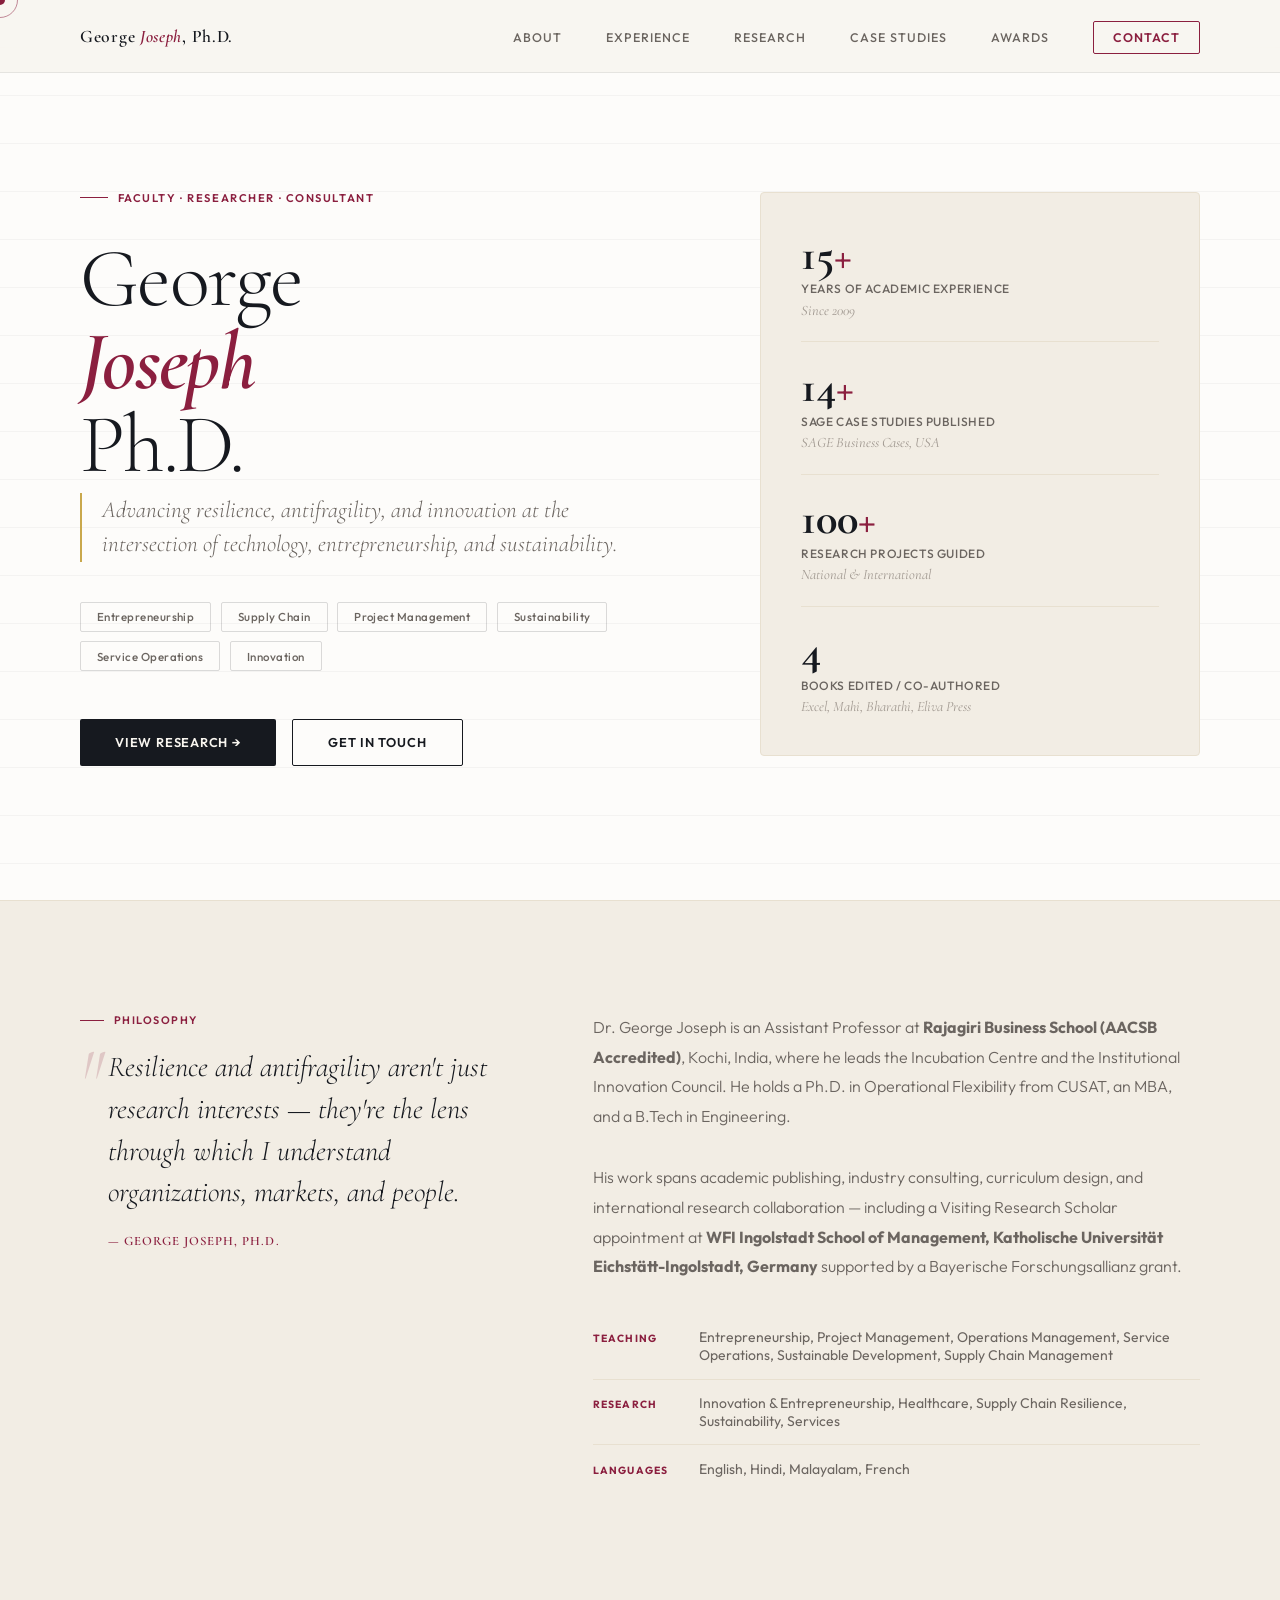
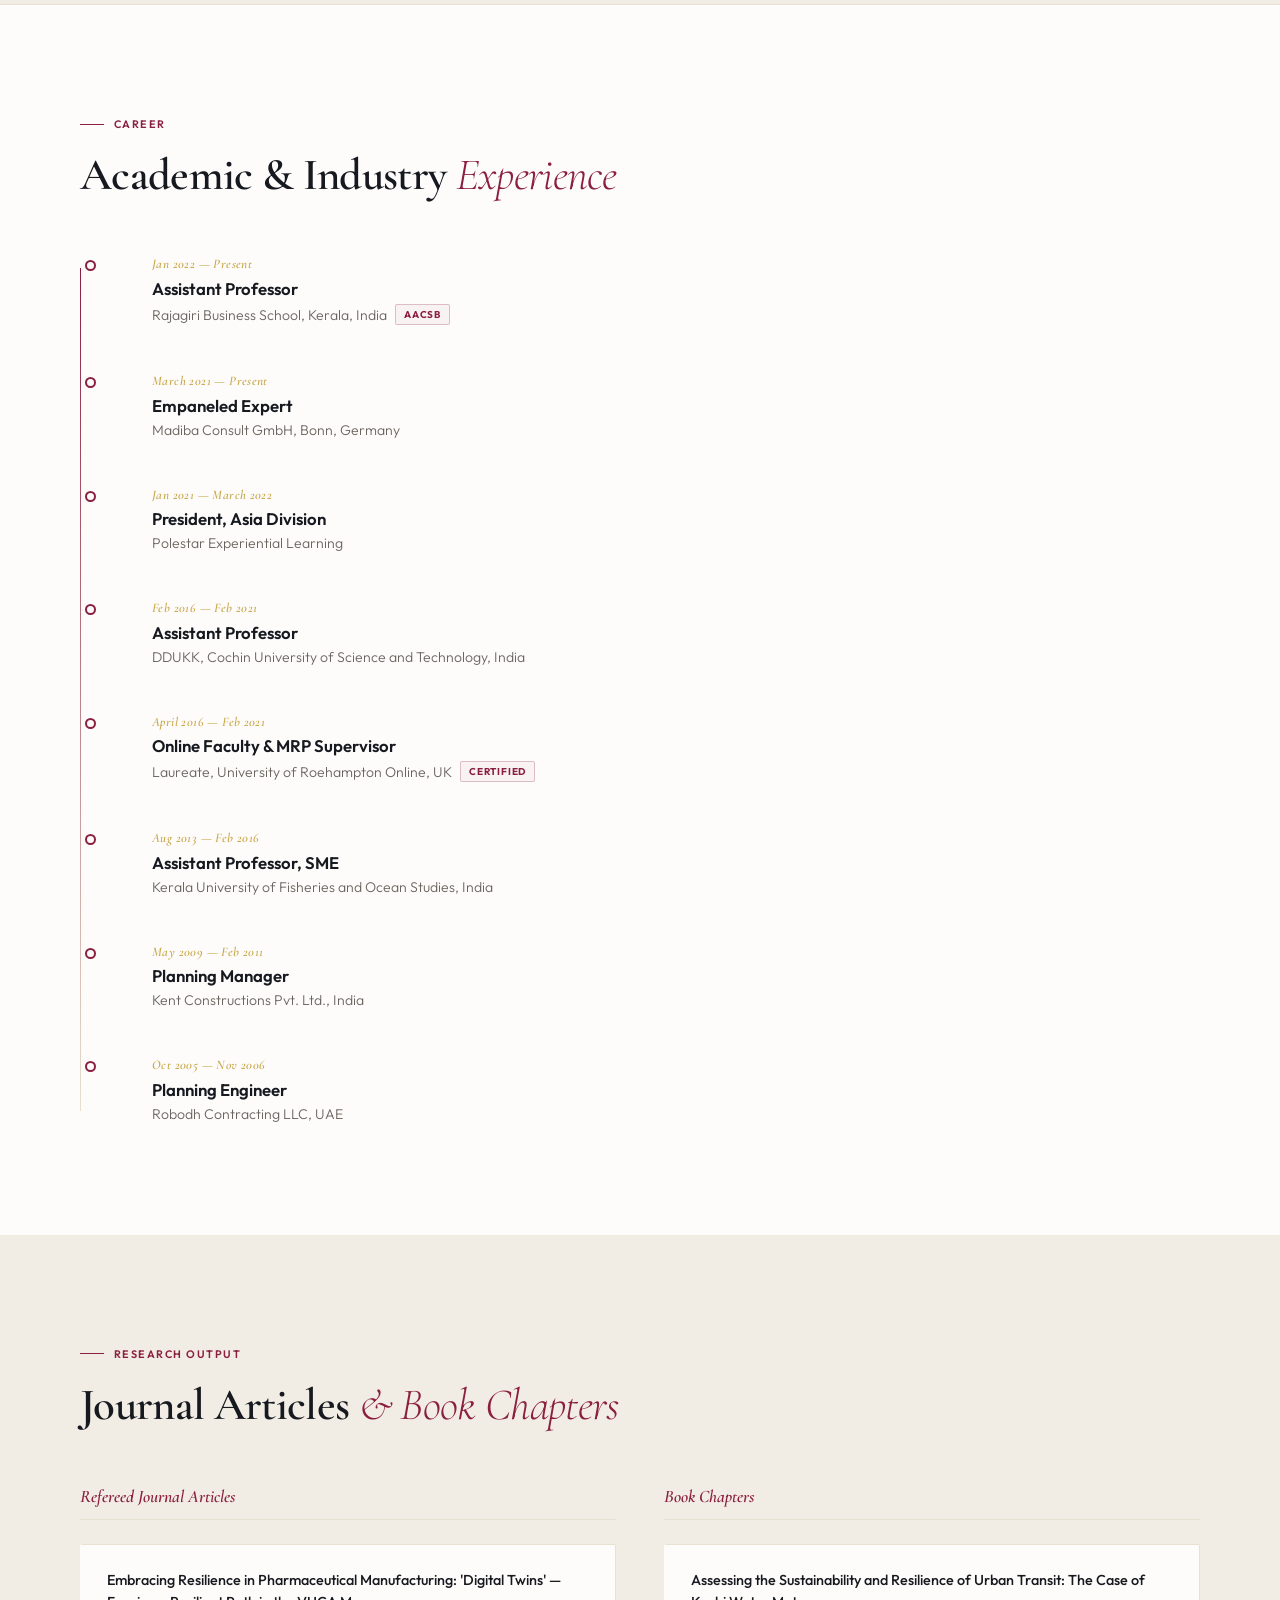
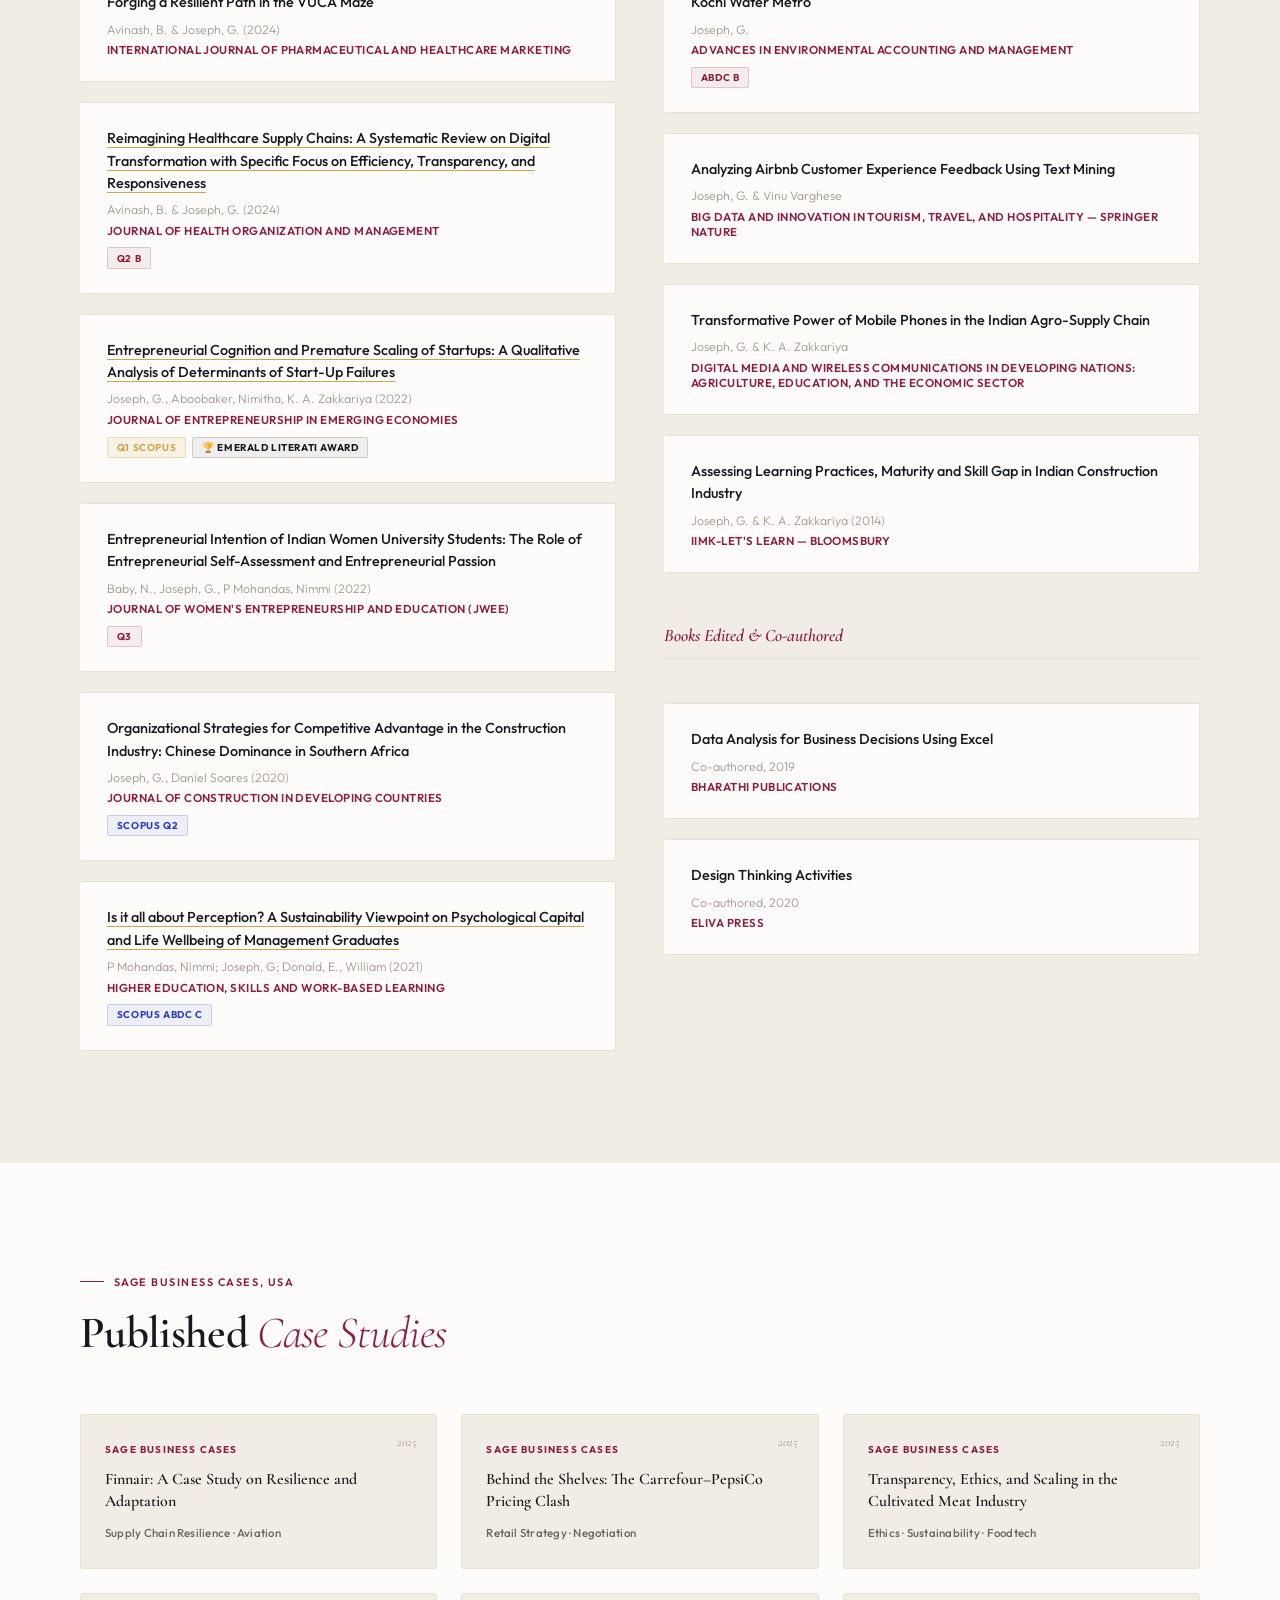
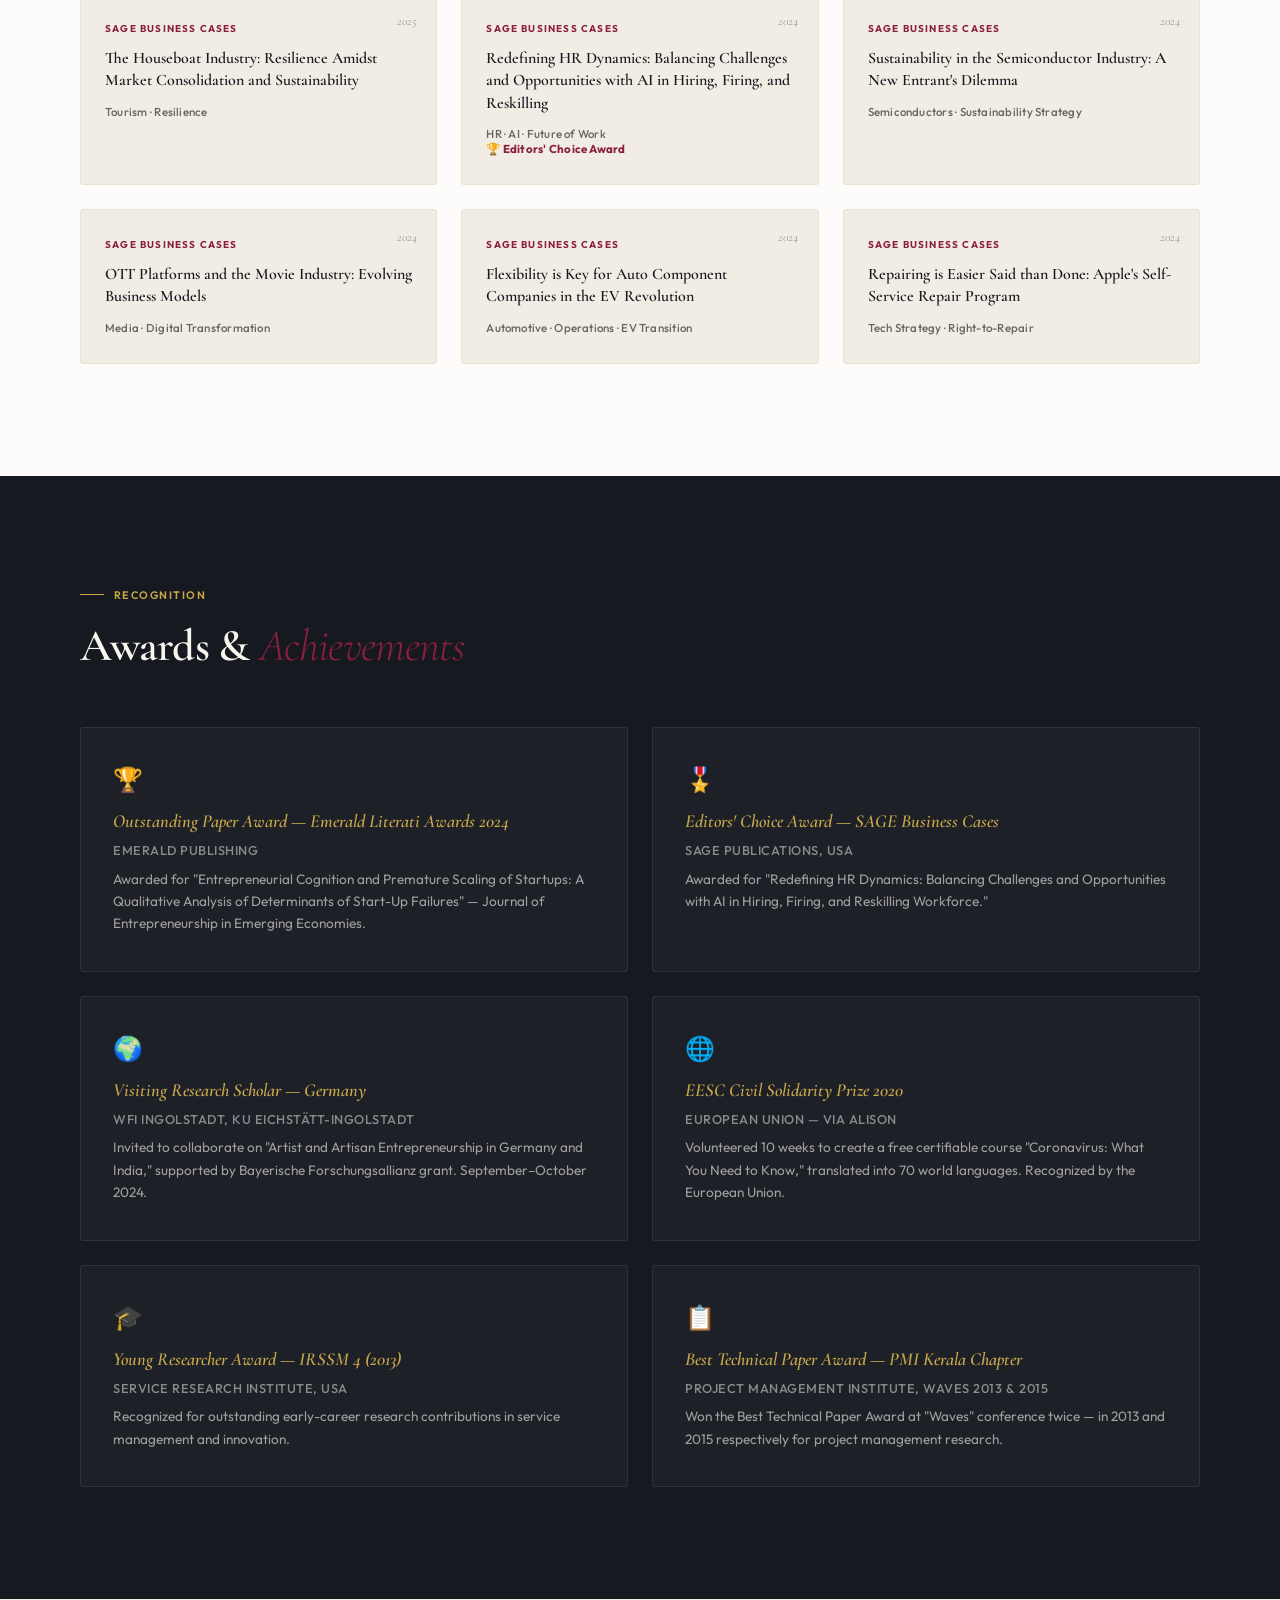
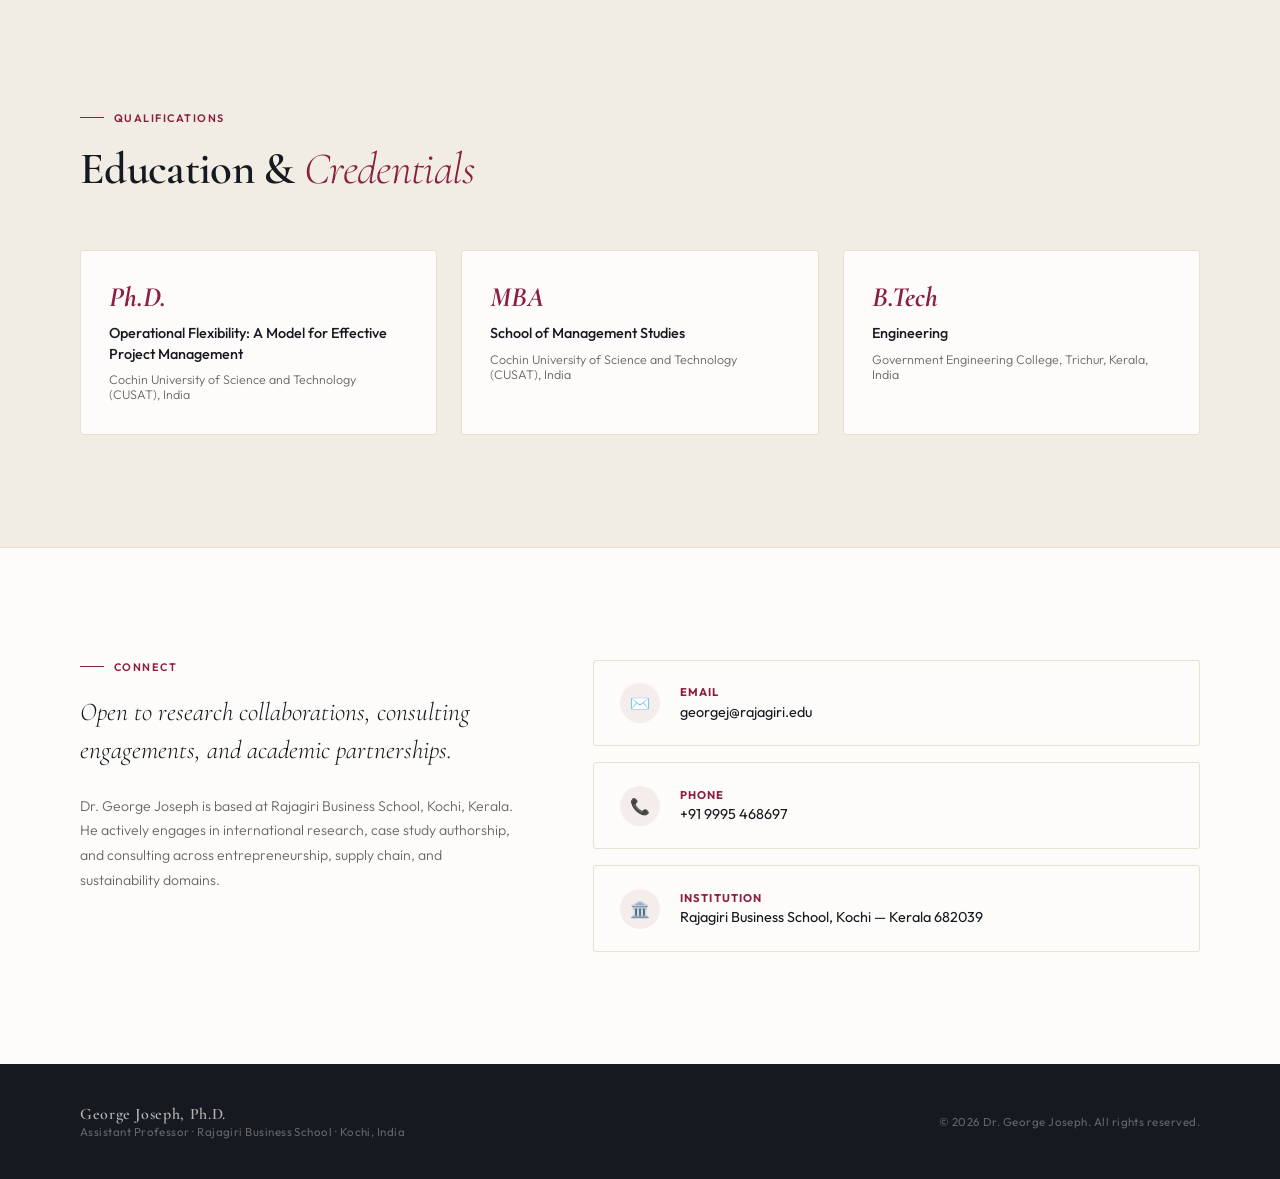
==== commit 80158b8e: "Add plain-language paper pages with scholarly metadata Three paper pages (question, finding, method," ====
--- a/index.html
+++ b/index.html
@@ -849,13 +849,13 @@
             <div class="pub-journal">International Journal of Pharmaceutical and Healthcare Marketing</div>
           </div>
           <div class="pub-item reveal rd2">
-            <div class="pub-title">Reimagining Healthcare Supply Chains: A Systematic Review on Digital Transformation with Specific Focus on Efficiency, Transparency, and Responsiveness</div>
+            <div class="pub-title"><a href="/papers/healthcare-supply-chain-digital-transformation/" style="color:inherit;text-decoration:none;border-bottom:1px solid var(--gold)">Reimagining Healthcare Supply Chains: A Systematic Review on Digital Transformation with Specific Focus on Efficiency, Transparency, and Responsiveness</a></div>
             <div class="pub-authors">Avinash, B. & Joseph, G. (2024)</div>
             <div class="pub-journal">Journal of Health Organization and Management</div>
             <div class="pub-badges"><span class="pub-badge badge-q2">Q2 B</span></div>
           </div>
           <div class="pub-item reveal rd3">
-            <div class="pub-title">Entrepreneurial Cognition and Premature Scaling of Startups: A Qualitative Analysis of Determinants of Start-Up Failures</div>
+            <div class="pub-title"><a href="/papers/premature-scaling-startups/" style="color:inherit;text-decoration:none;border-bottom:1px solid var(--gold)">Entrepreneurial Cognition and Premature Scaling of Startups: A Qualitative Analysis of Determinants of Start-Up Failures</a></div>
             <div class="pub-authors">Joseph, G., Aboobaker, Nimitha, K. A. Zakkariya (2022)</div>
             <div class="pub-journal">Journal of Entrepreneurship in Emerging Economies</div>
             <div class="pub-badges">
@@ -876,7 +876,7 @@
             <div class="pub-badges"><span class="pub-badge badge-scopus">Scopus Q2</span></div>
           </div>
           <div class="pub-item reveal rd5">
-            <div class="pub-title">Is it all about Perception? A Sustainability Viewpoint on Psychological Capital and Life Wellbeing of Management Graduates</div>
+            <div class="pub-title"><a href="/papers/psychological-capital-wellbeing-management-graduates/" style="color:inherit;text-decoration:none;border-bottom:1px solid var(--gold)">Is it all about Perception? A Sustainability Viewpoint on Psychological Capital and Life Wellbeing of Management Graduates</a></div>
             <div class="pub-authors">P Mohandas, Nimmi; Joseph, G; Donald, E., William (2021)</div>
             <div class="pub-journal">Higher Education, Skills and Work-Based Learning</div>
             <div class="pub-badges"><span class="pub-badge badge-scopus">Scopus ABDC C</span></div>
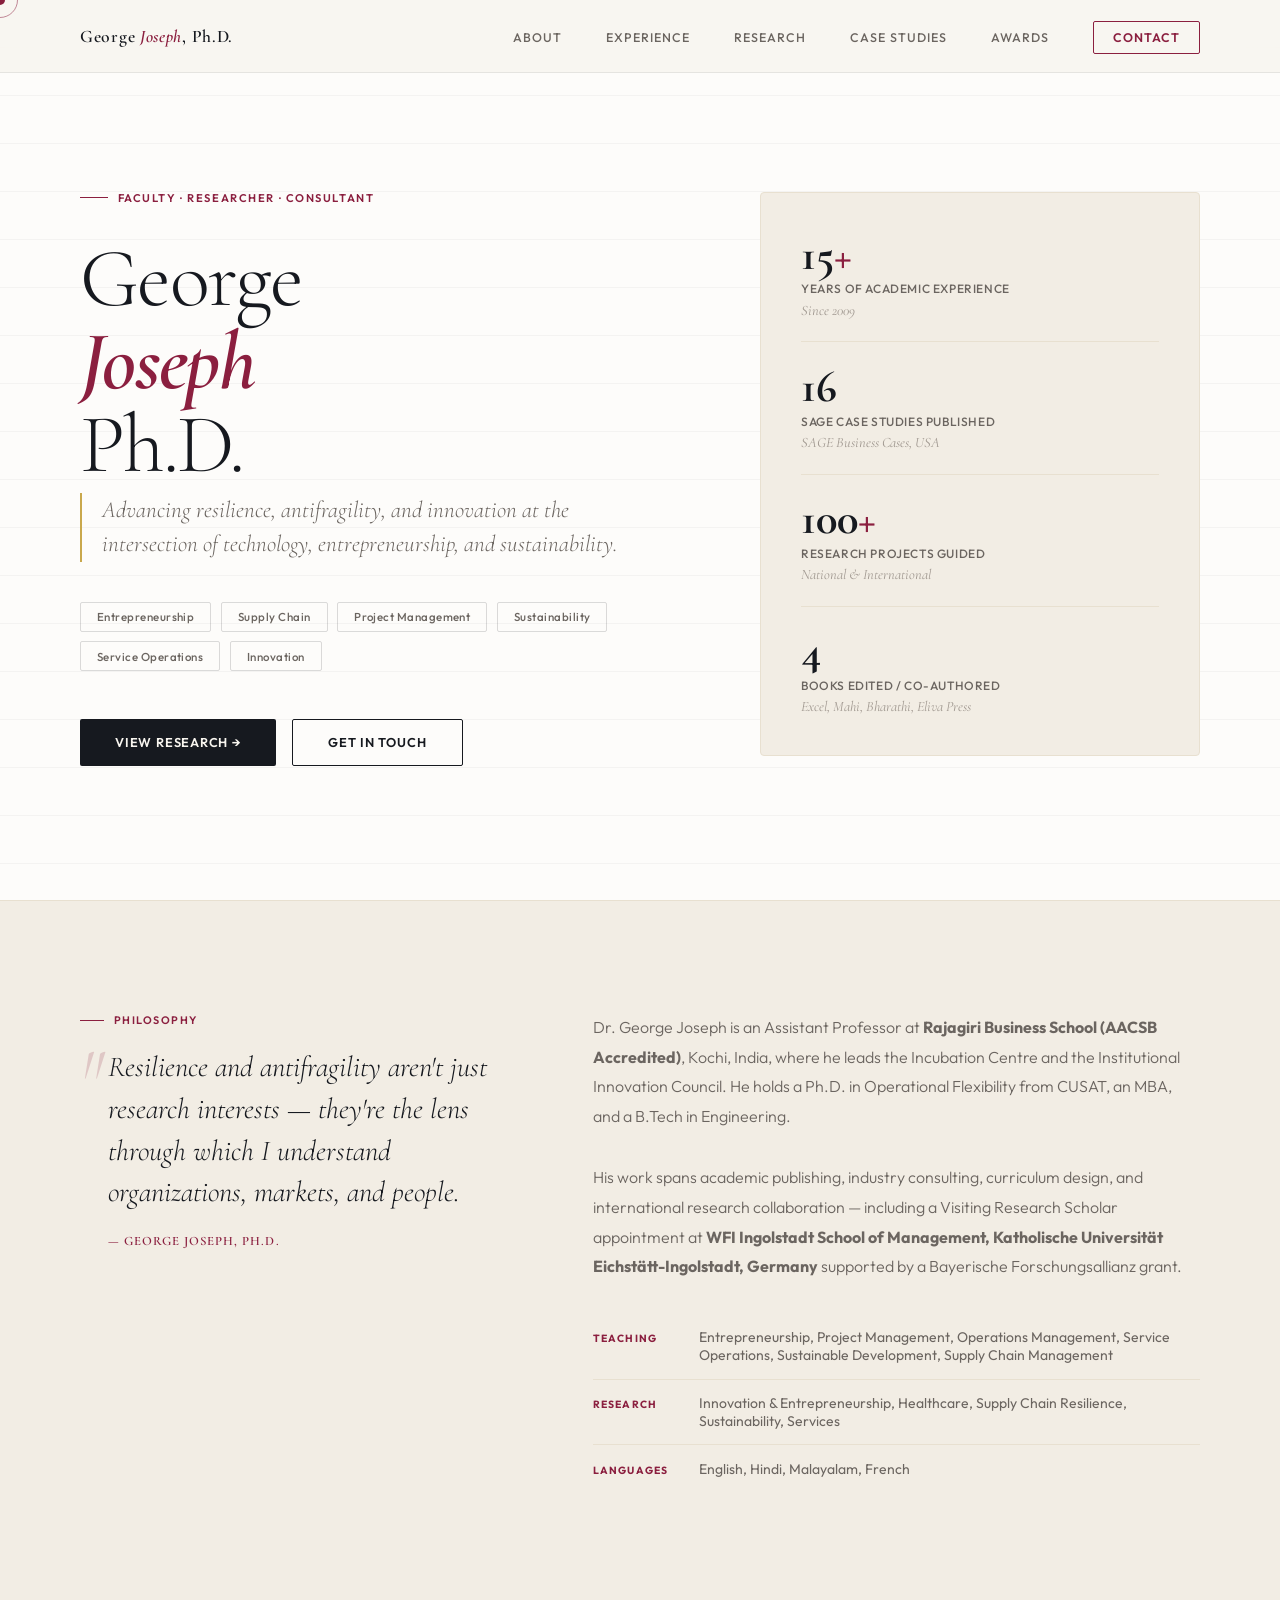
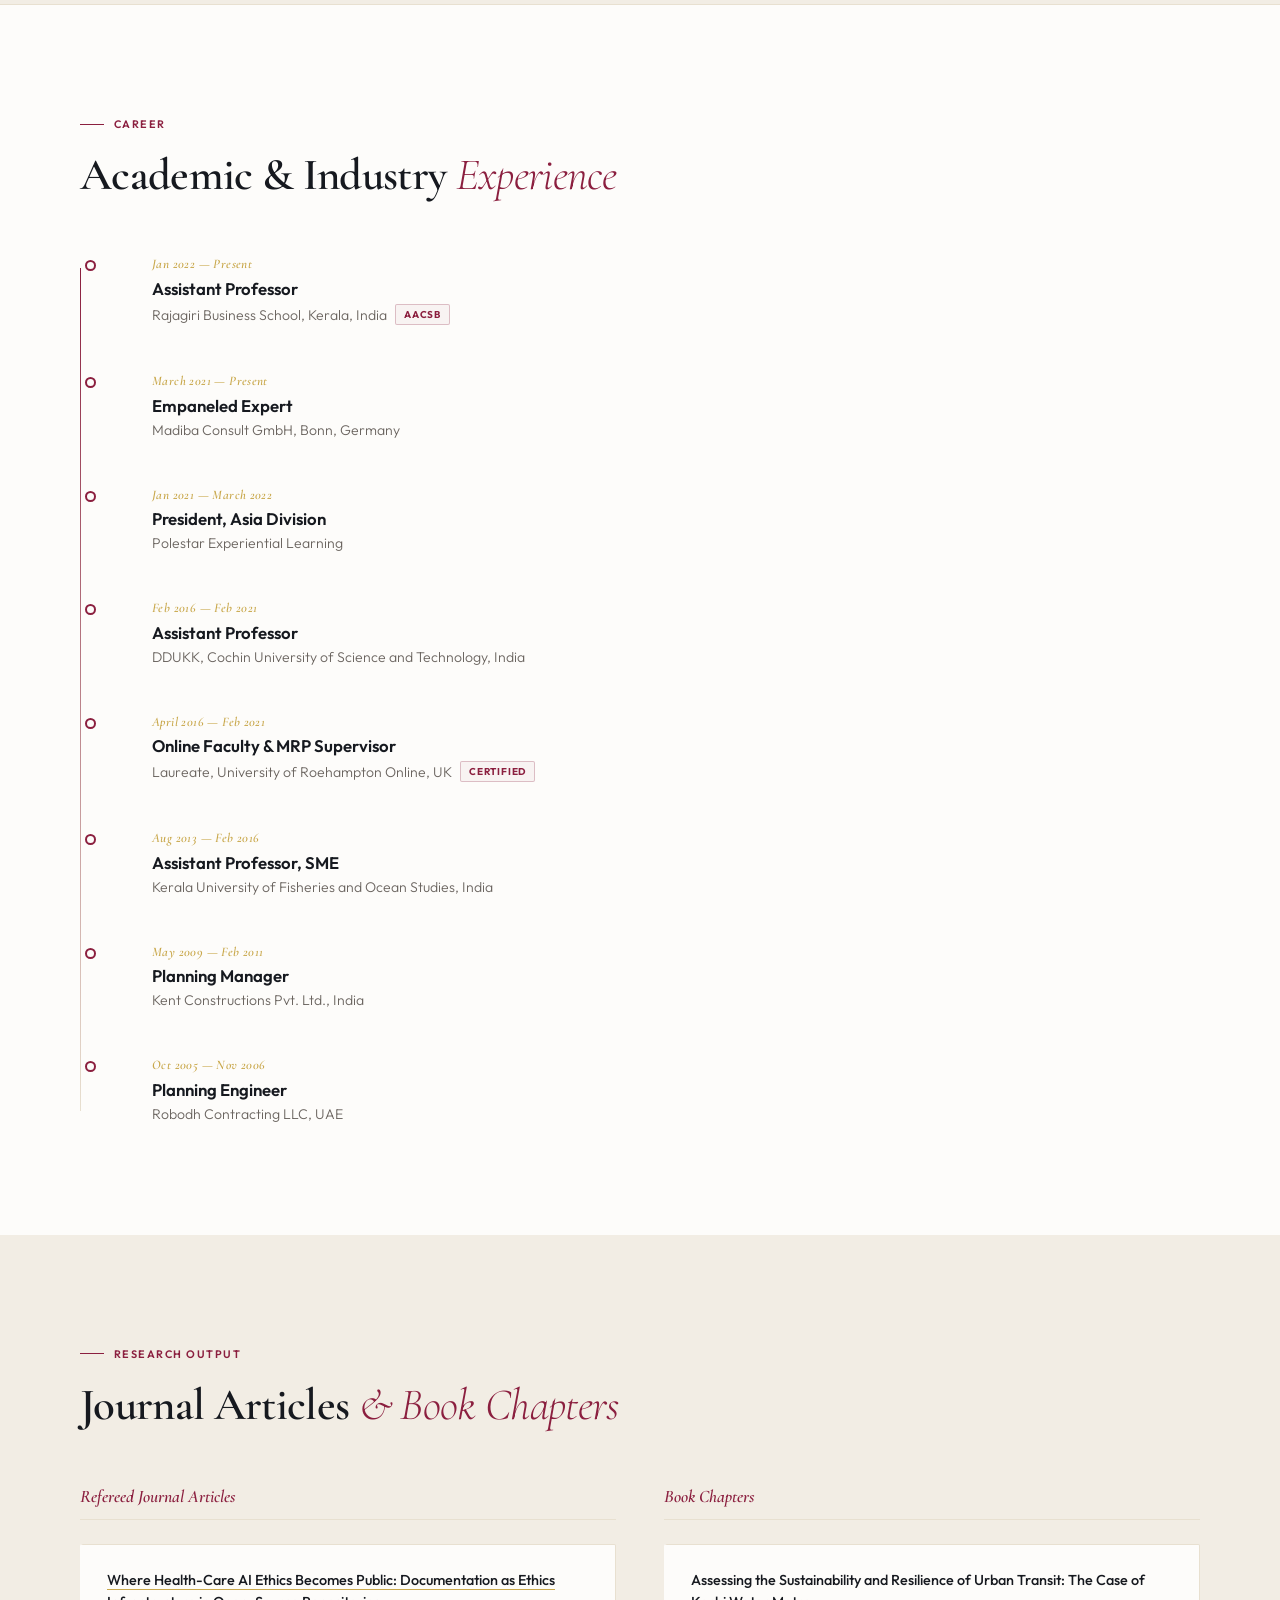
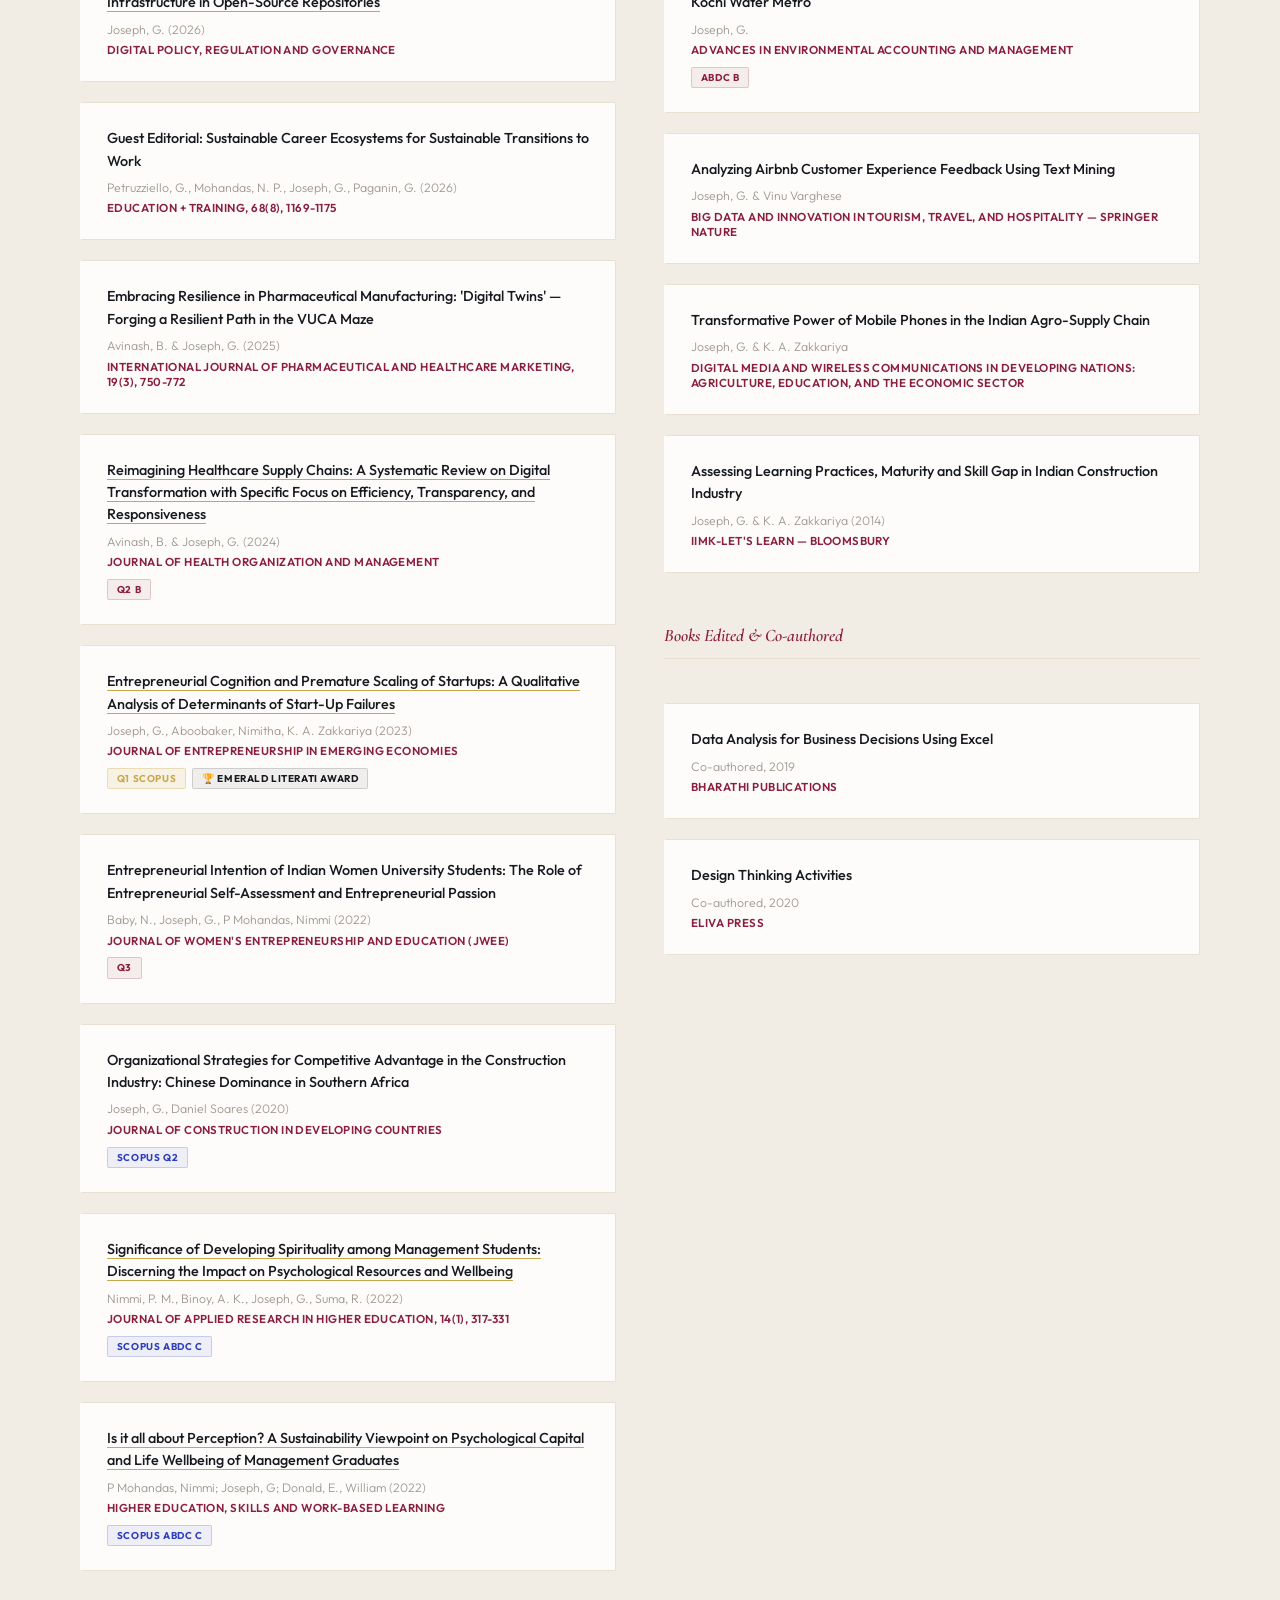
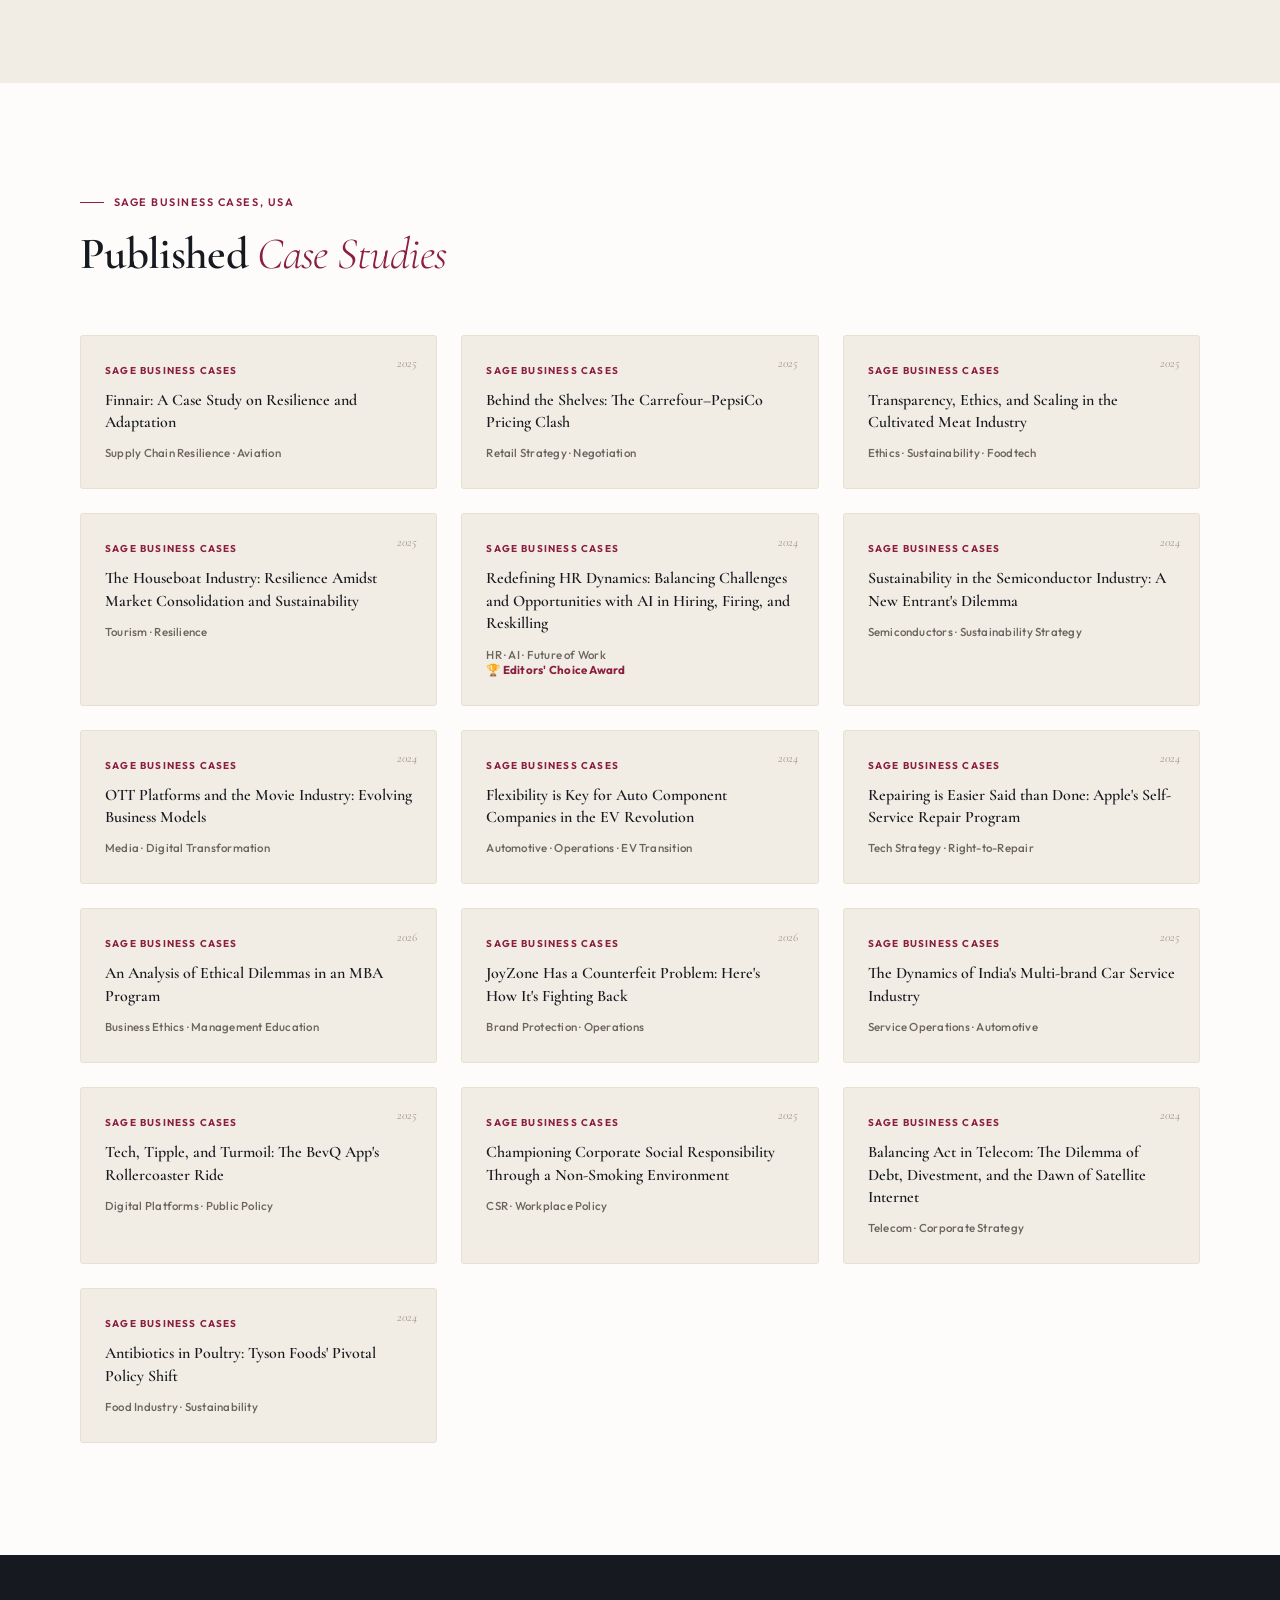
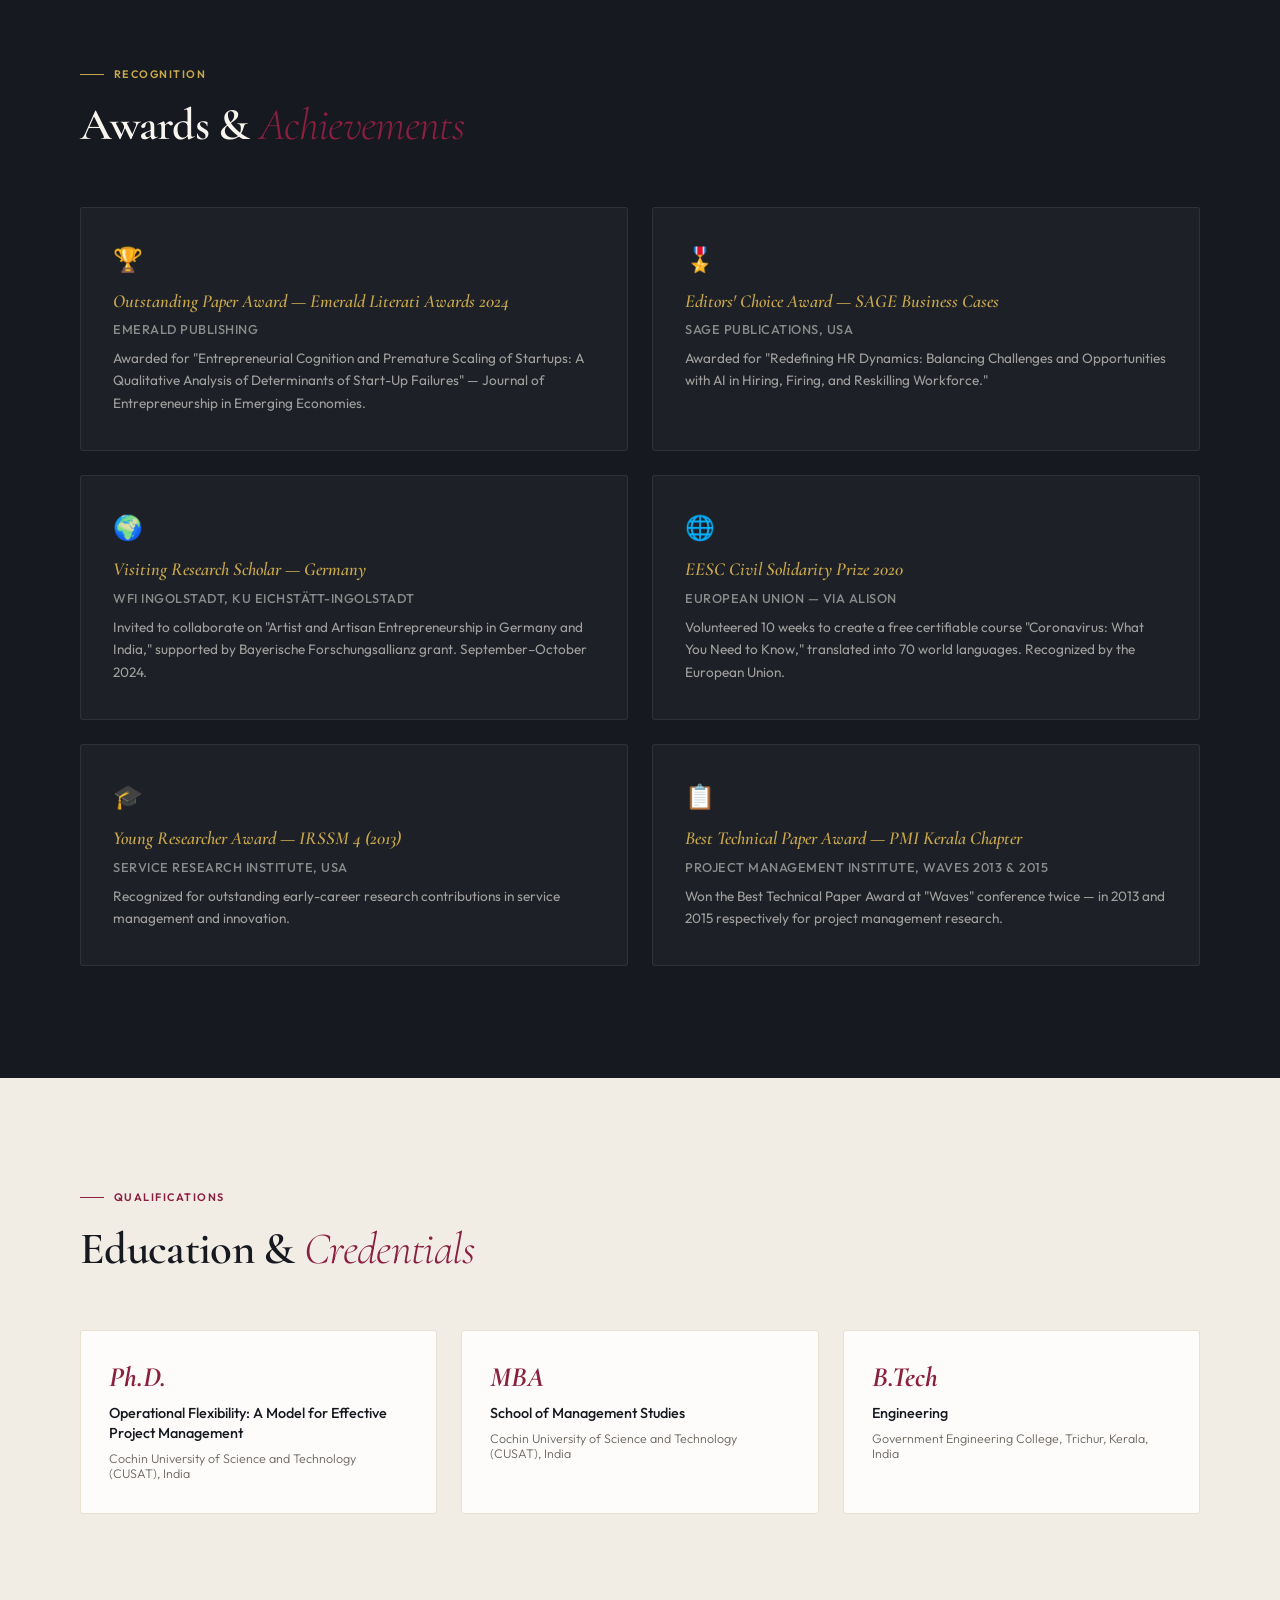
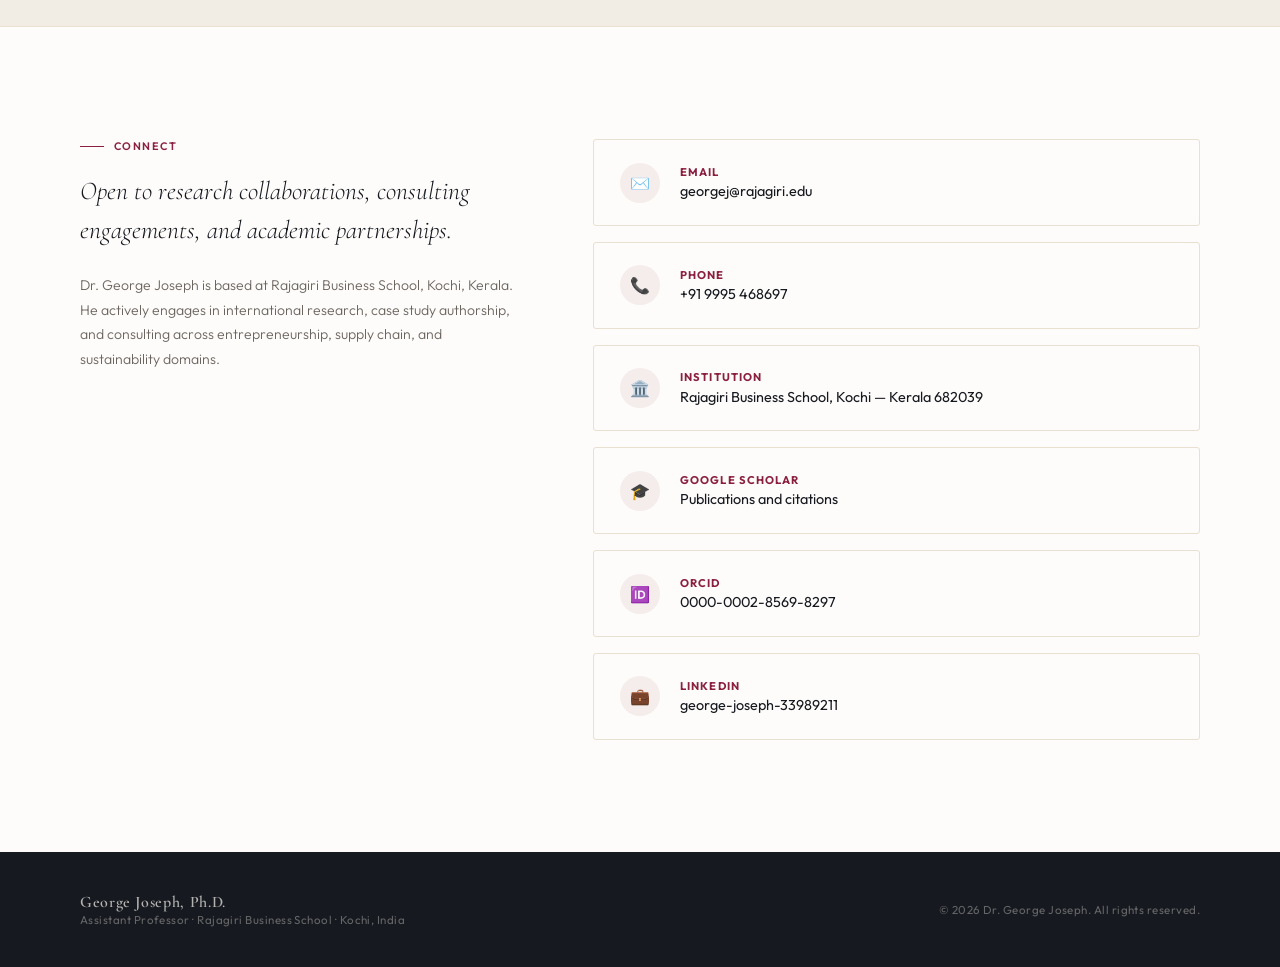
==== commit ea4861a3: "Bring home page in line with the publication record Adds the 2026 DPRG article, the Education + Trai" ====
--- a/index.html
+++ b/index.html
@@ -717,7 +717,7 @@
           <div class="stat-affil">Since 2009</div>
         </div>
         <div class="stat-row">
-          <div class="stat-val">14<span>+</span></div>
+          <div class="stat-val">16</div>
           <div class="stat-label">SAGE Case Studies Published</div>
           <div class="stat-affil">SAGE Business Cases, USA</div>
         </div>
@@ -844,9 +844,19 @@
         <div class="pub-group-title reveal">Refereed Journal Articles</div>
         <div class="pub-list">
           <div class="pub-item reveal rd1">
+            <div class="pub-title"><a href="https://doi.org/10.1108/DPRG-08-2026-0623" target="_blank" rel="noopener" style="color:inherit;text-decoration:none;border-bottom:1px solid var(--gold)">Where Health-Care AI Ethics Becomes Public: Documentation as Ethics Infrastructure in Open-Source Repositories</a></div>
+            <div class="pub-authors">Joseph, G. (2026)</div>
+            <div class="pub-journal">Digital Policy, Regulation and Governance</div>
+          </div>
+          <div class="pub-item reveal rd1">
+            <div class="pub-title">Guest Editorial: Sustainable Career Ecosystems for Sustainable Transitions to Work</div>
+            <div class="pub-authors">Petruzziello, G., Mohandas, N. P., Joseph, G., Paganin, G. (2026)</div>
+            <div class="pub-journal">Education + Training, 68(8), 1169-1175</div>
+          </div>
+          <div class="pub-item reveal rd1">
             <div class="pub-title">Embracing Resilience in Pharmaceutical Manufacturing: 'Digital Twins' — Forging a Resilient Path in the VUCA Maze</div>
-            <div class="pub-authors">Avinash, B. & Joseph, G. (2024)</div>
-            <div class="pub-journal">International Journal of Pharmaceutical and Healthcare Marketing</div>
+            <div class="pub-authors">Avinash, B. & Joseph, G. (2025)</div>
+            <div class="pub-journal">International Journal of Pharmaceutical and Healthcare Marketing, 19(3), 750-772</div>
           </div>
           <div class="pub-item reveal rd2">
             <div class="pub-title"><a href="/papers/healthcare-supply-chain-digital-transformation/" style="color:inherit;text-decoration:none;border-bottom:1px solid var(--gold)">Reimagining Healthcare Supply Chains: A Systematic Review on Digital Transformation with Specific Focus on Efficiency, Transparency, and Responsiveness</a></div>
@@ -856,7 +866,7 @@
           </div>
           <div class="pub-item reveal rd3">
             <div class="pub-title"><a href="/papers/premature-scaling-startups/" style="color:inherit;text-decoration:none;border-bottom:1px solid var(--gold)">Entrepreneurial Cognition and Premature Scaling of Startups: A Qualitative Analysis of Determinants of Start-Up Failures</a></div>
-            <div class="pub-authors">Joseph, G., Aboobaker, Nimitha, K. A. Zakkariya (2022)</div>
+            <div class="pub-authors">Joseph, G., Aboobaker, Nimitha, K. A. Zakkariya (2023)</div>
             <div class="pub-journal">Journal of Entrepreneurship in Emerging Economies</div>
             <div class="pub-badges">
               <span class="pub-badge badge-q1">Q1 Scopus</span>
@@ -876,8 +886,14 @@
             <div class="pub-badges"><span class="pub-badge badge-scopus">Scopus Q2</span></div>
           </div>
           <div class="pub-item reveal rd5">
+            <div class="pub-title"><a href="https://doi.org/10.1108/JARHE-10-2020-0372" target="_blank" rel="noopener" style="color:inherit;text-decoration:none;border-bottom:1px solid var(--gold)">Significance of Developing Spirituality among Management Students: Discerning the Impact on Psychological Resources and Wellbeing</a></div>
+            <div class="pub-authors">Nimmi, P. M., Binoy, A. K., Joseph, G., Suma, R. (2022)</div>
+            <div class="pub-journal">Journal of Applied Research in Higher Education, 14(1), 317-331</div>
+            <div class="pub-badges"><span class="pub-badge badge-scopus">Scopus ABDC C</span></div>
+          </div>
+          <div class="pub-item reveal rd5">
             <div class="pub-title"><a href="/papers/psychological-capital-wellbeing-management-graduates/" style="color:inherit;text-decoration:none;border-bottom:1px solid var(--gold)">Is it all about Perception? A Sustainability Viewpoint on Psychological Capital and Life Wellbeing of Management Graduates</a></div>
-            <div class="pub-authors">P Mohandas, Nimmi; Joseph, G; Donald, E., William (2021)</div>
+            <div class="pub-authors">P Mohandas, Nimmi; Joseph, G; Donald, E., William (2022)</div>
             <div class="pub-journal">Higher Education, Skills and Work-Based Learning</div>
             <div class="pub-badges"><span class="pub-badge badge-scopus">Scopus ABDC C</span></div>
           </div>
@@ -977,6 +993,41 @@
         <div class="case-title">Repairing is Easier Said than Done: Apple's Self-Service Repair Program</div>
         <div class="case-topic">Tech Strategy · Right-to-Repair</div>
       </div>
+      <div class="case-card reveal rd1" data-year="2026">
+        <div class="case-publisher">SAGE Business Cases</div>
+        <div class="case-title">An Analysis of Ethical Dilemmas in an MBA Program</div>
+        <div class="case-topic">Business Ethics · Management Education</div>
+      </div>
+      <div class="case-card reveal rd2" data-year="2026">
+        <div class="case-publisher">SAGE Business Cases</div>
+        <div class="case-title">JoyZone Has a Counterfeit Problem: Here's How It's Fighting Back</div>
+        <div class="case-topic">Brand Protection · Operations</div>
+      </div>
+      <div class="case-card reveal rd3" data-year="2025">
+        <div class="case-publisher">SAGE Business Cases</div>
+        <div class="case-title">The Dynamics of India's Multi-brand Car Service Industry</div>
+        <div class="case-topic">Service Operations · Automotive</div>
+      </div>
+      <div class="case-card reveal rd1" data-year="2025">
+        <div class="case-publisher">SAGE Business Cases</div>
+        <div class="case-title">Tech, Tipple, and Turmoil: The BevQ App's Rollercoaster Ride</div>
+        <div class="case-topic">Digital Platforms · Public Policy</div>
+      </div>
+      <div class="case-card reveal rd2" data-year="2025">
+        <div class="case-publisher">SAGE Business Cases</div>
+        <div class="case-title">Championing Corporate Social Responsibility Through a Non-Smoking Environment</div>
+        <div class="case-topic">CSR · Workplace Policy</div>
+      </div>
+      <div class="case-card reveal rd3" data-year="2024">
+        <div class="case-publisher">SAGE Business Cases</div>
+        <div class="case-title">Balancing Act in Telecom: The Dilemma of Debt, Divestment, and the Dawn of Satellite Internet</div>
+        <div class="case-topic">Telecom · Corporate Strategy</div>
+      </div>
+      <div class="case-card reveal rd1" data-year="2024">
+        <div class="case-publisher">SAGE Business Cases</div>
+        <div class="case-title">Antibiotics in Poultry: Tyson Foods' Pivotal Policy Shift</div>
+        <div class="case-topic">Food Industry · Sustainability</div>
+      </div>
     </div>
   </div>
 </section>
@@ -1085,6 +1136,27 @@
           <div>
             <div class="c-label">Institution</div>
             <div class="c-val">Rajagiri Business School, Kochi — Kerala 682039</div>
+          </div>
+        </a>
+        <a href="https://scholar.google.com/citations?user=mU9Ix8IAAAAJ" target="_blank" rel="noopener" class="contact-row">
+          <div class="c-icon">🎓</div>
+          <div>
+            <div class="c-label">Google Scholar</div>
+            <div class="c-val">Publications and citations</div>
+          </div>
+        </a>
+        <a href="https://orcid.org/0000-0002-8569-8297" target="_blank" rel="noopener" class="contact-row">
+          <div class="c-icon">🆔</div>
+          <div>
+            <div class="c-label">ORCID</div>
+            <div class="c-val">0000-0002-8569-8297</div>
+          </div>
+        </a>
+        <a href="https://www.linkedin.com/in/george-joseph-33989211" target="_blank" rel="noopener" class="contact-row">
+          <div class="c-icon">💼</div>
+          <div>
+            <div class="c-label">LinkedIn</div>
+            <div class="c-val">george-joseph-33989211</div>
           </div>
         </a>
 
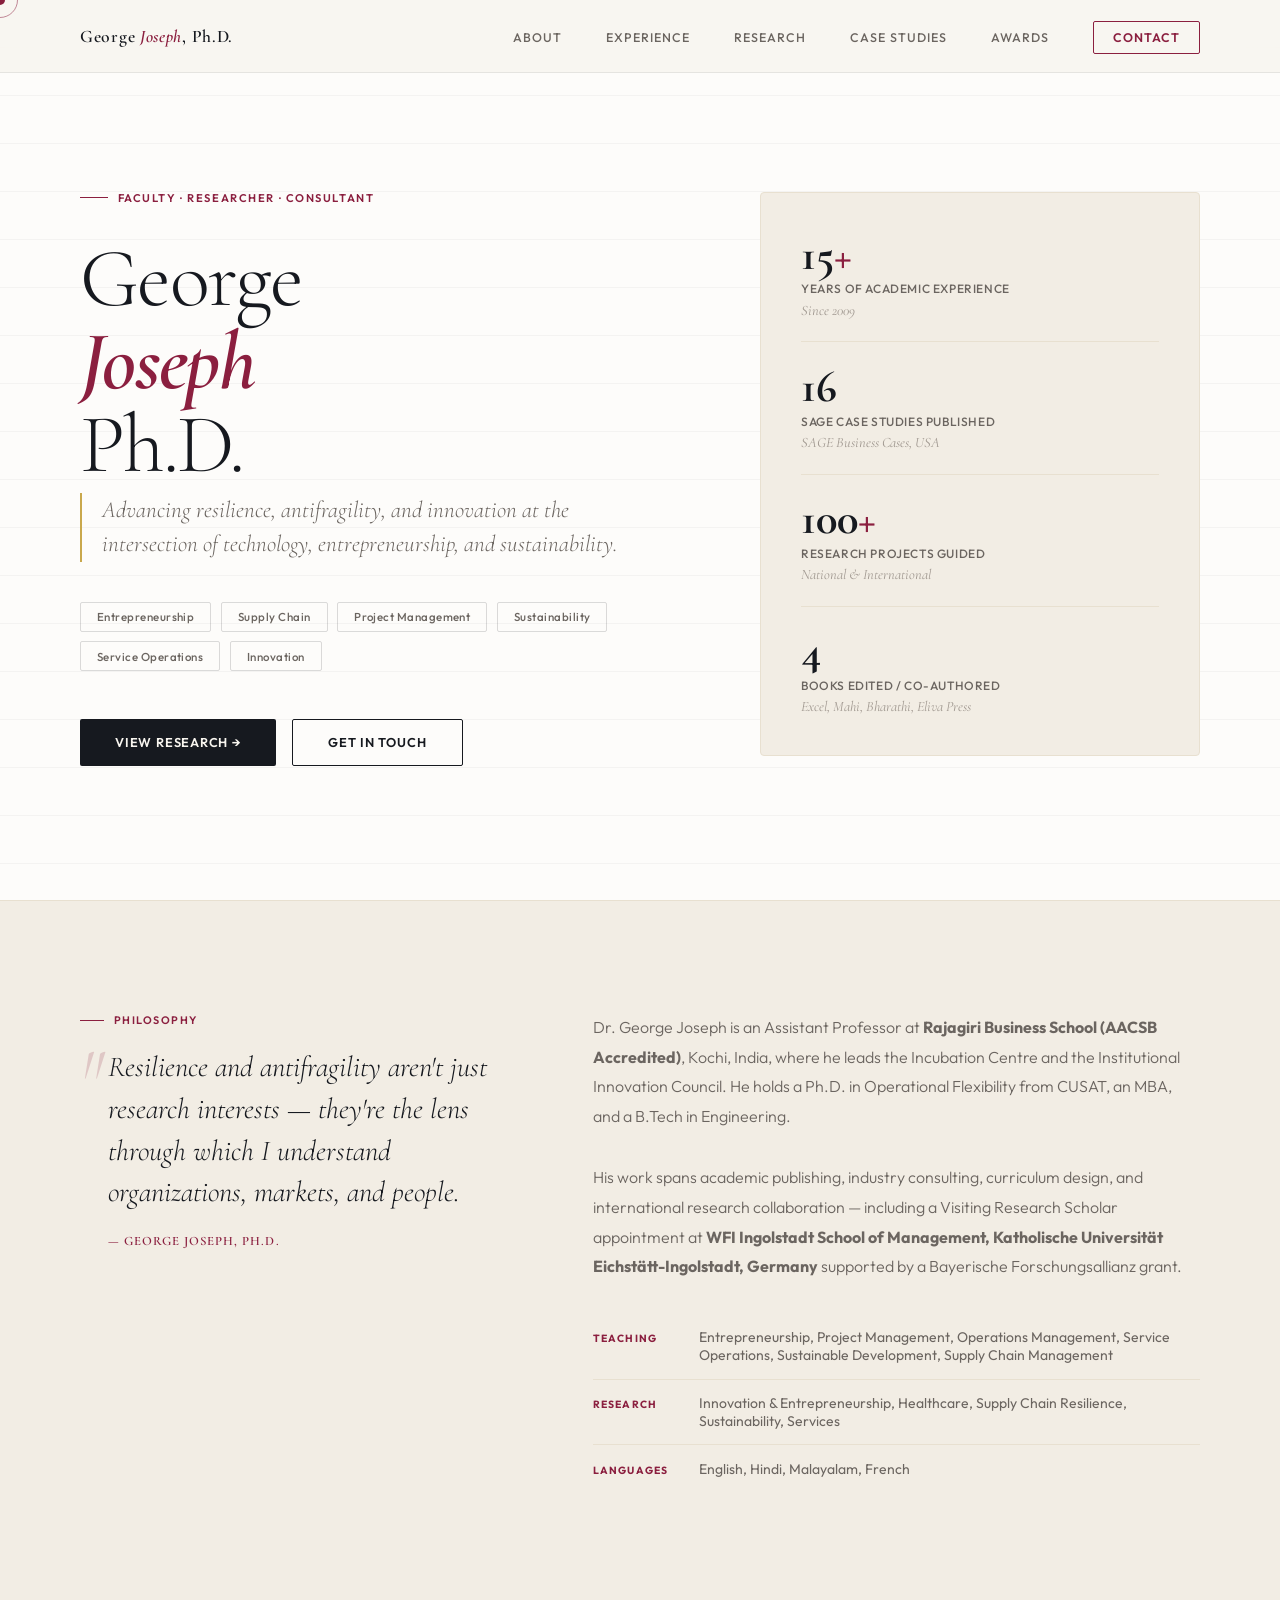
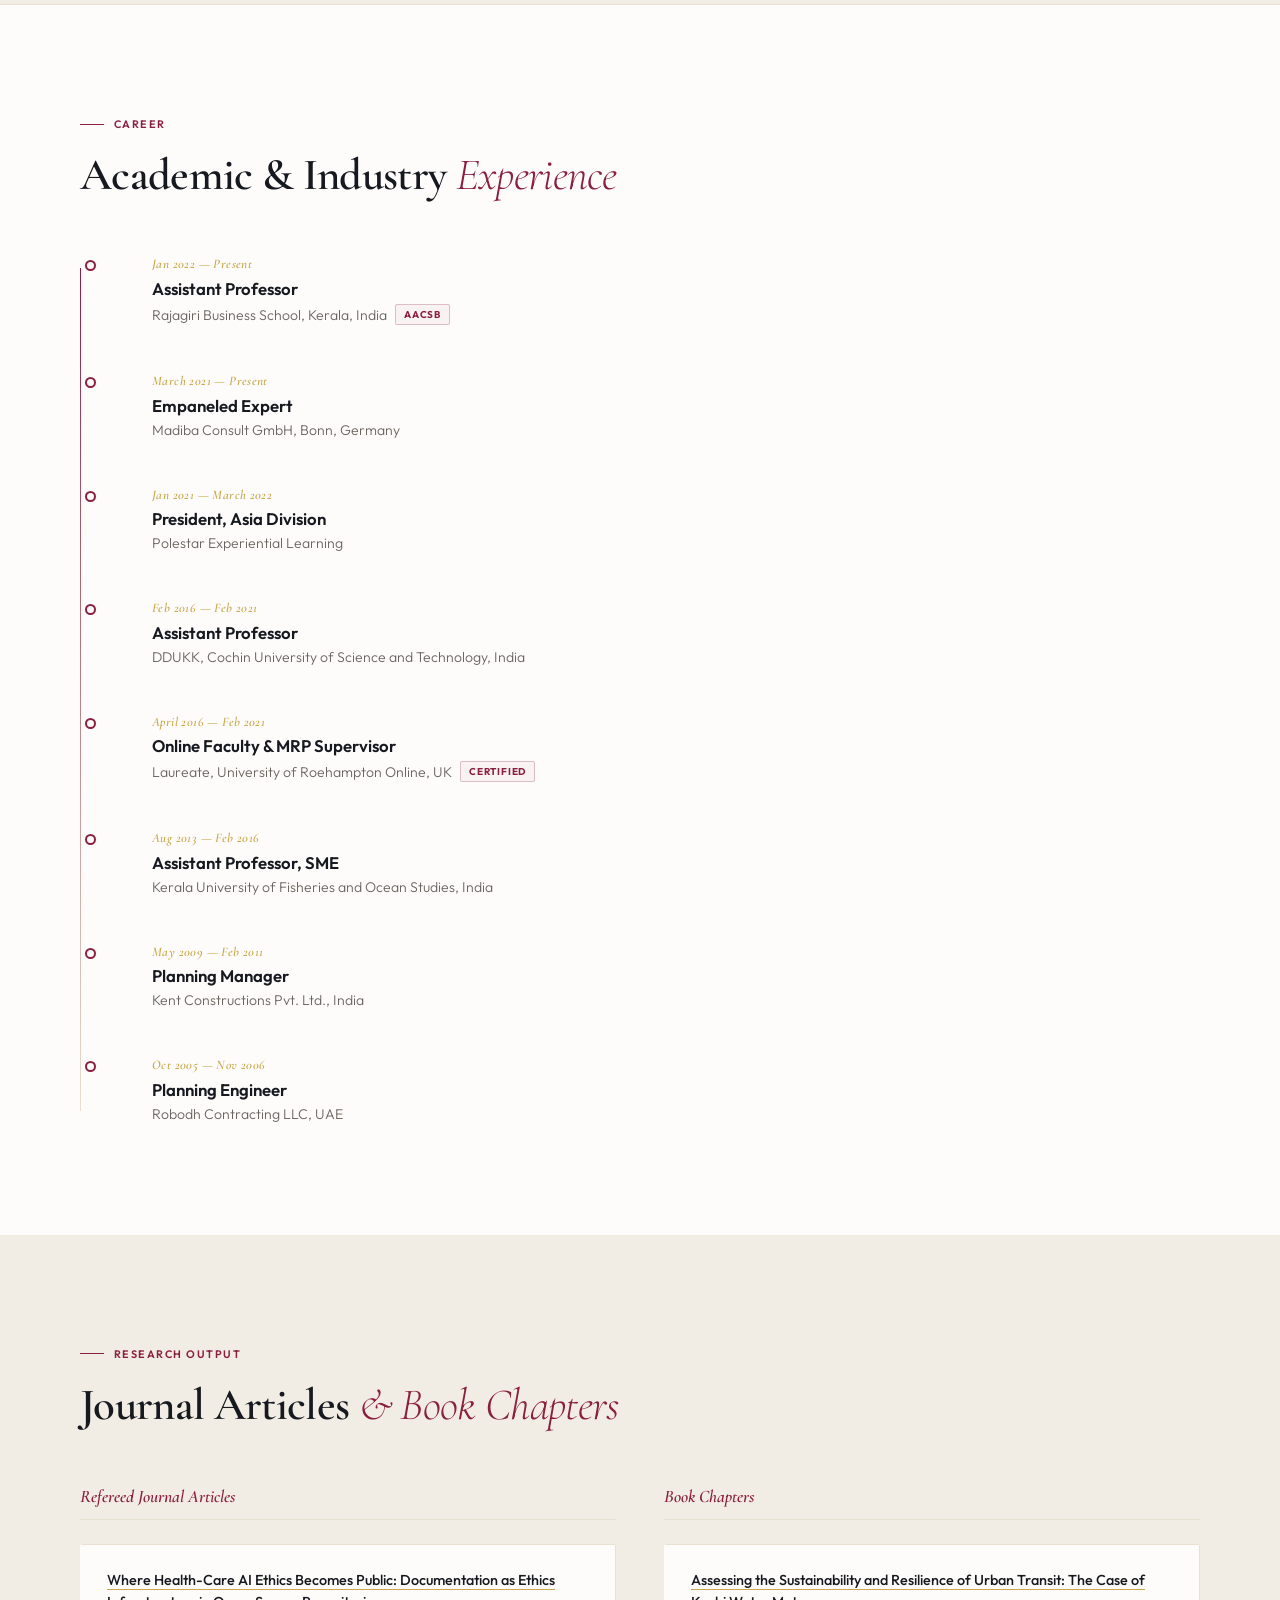
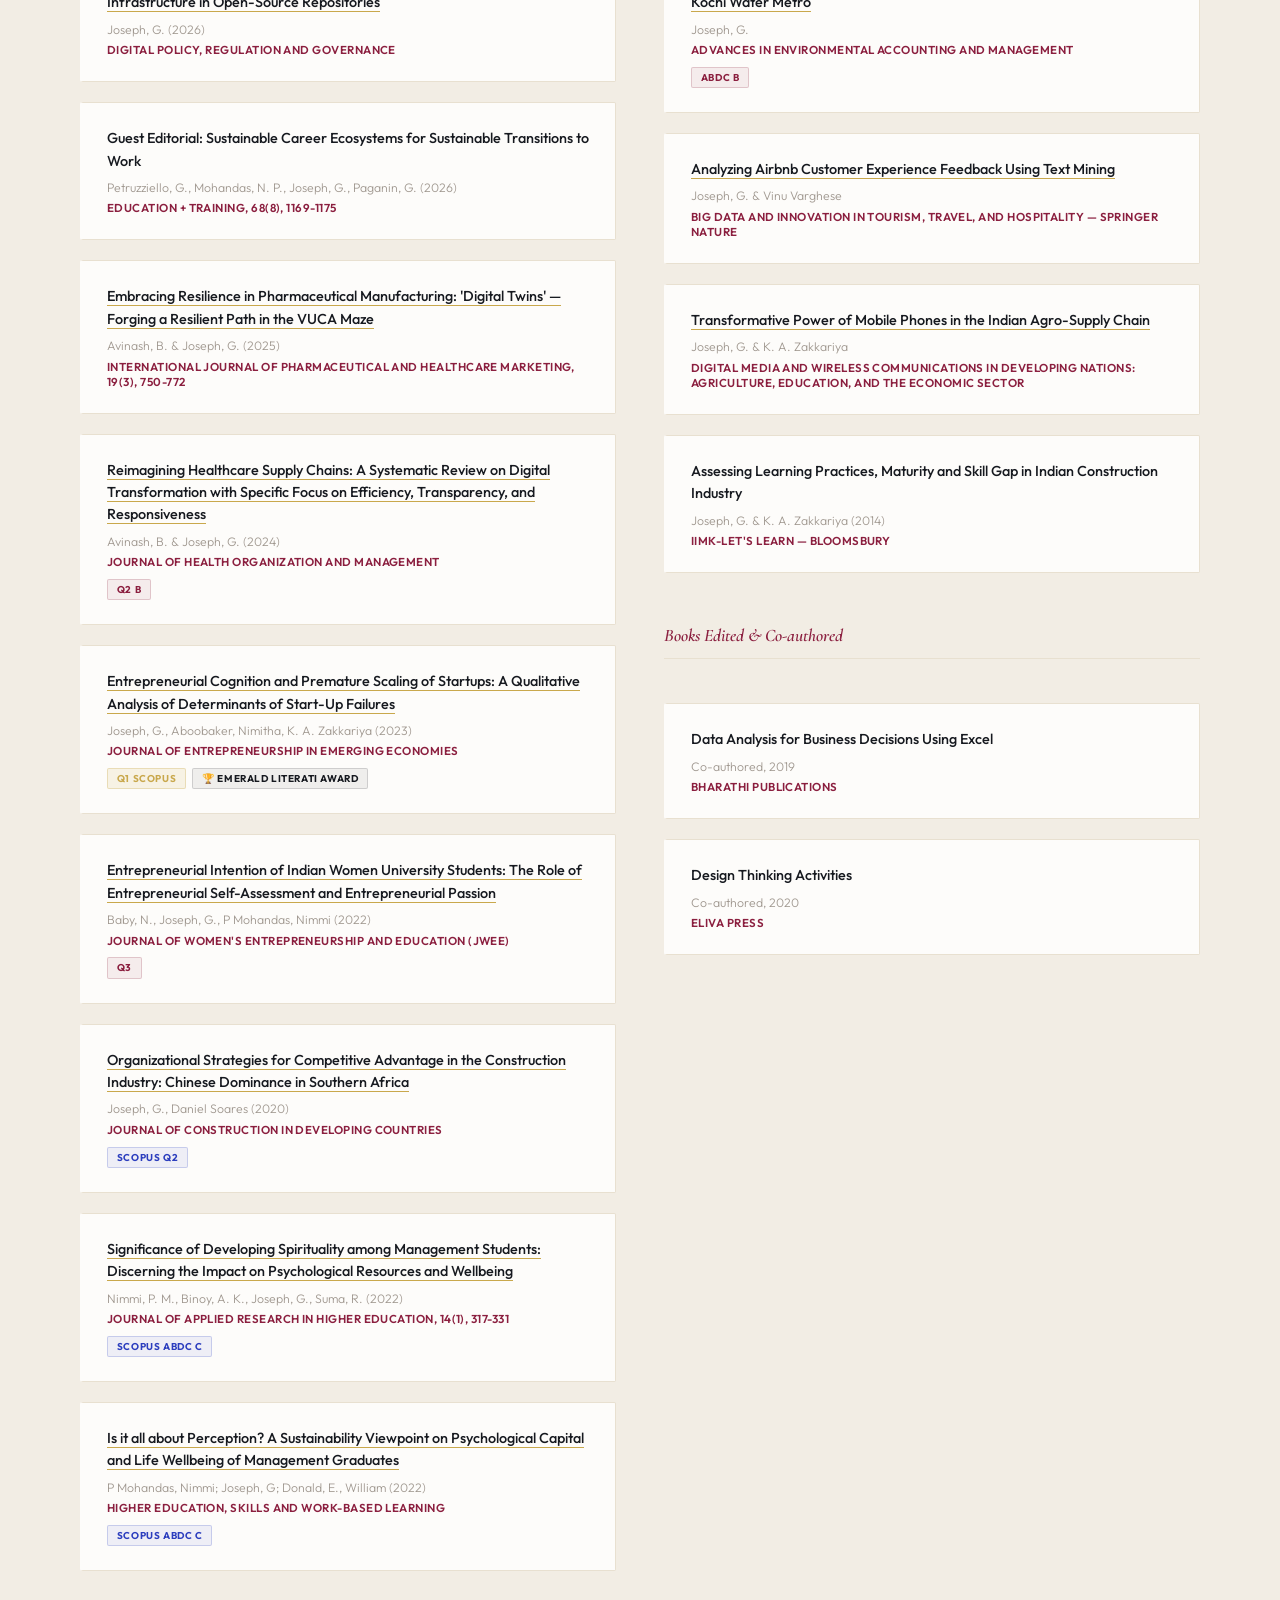
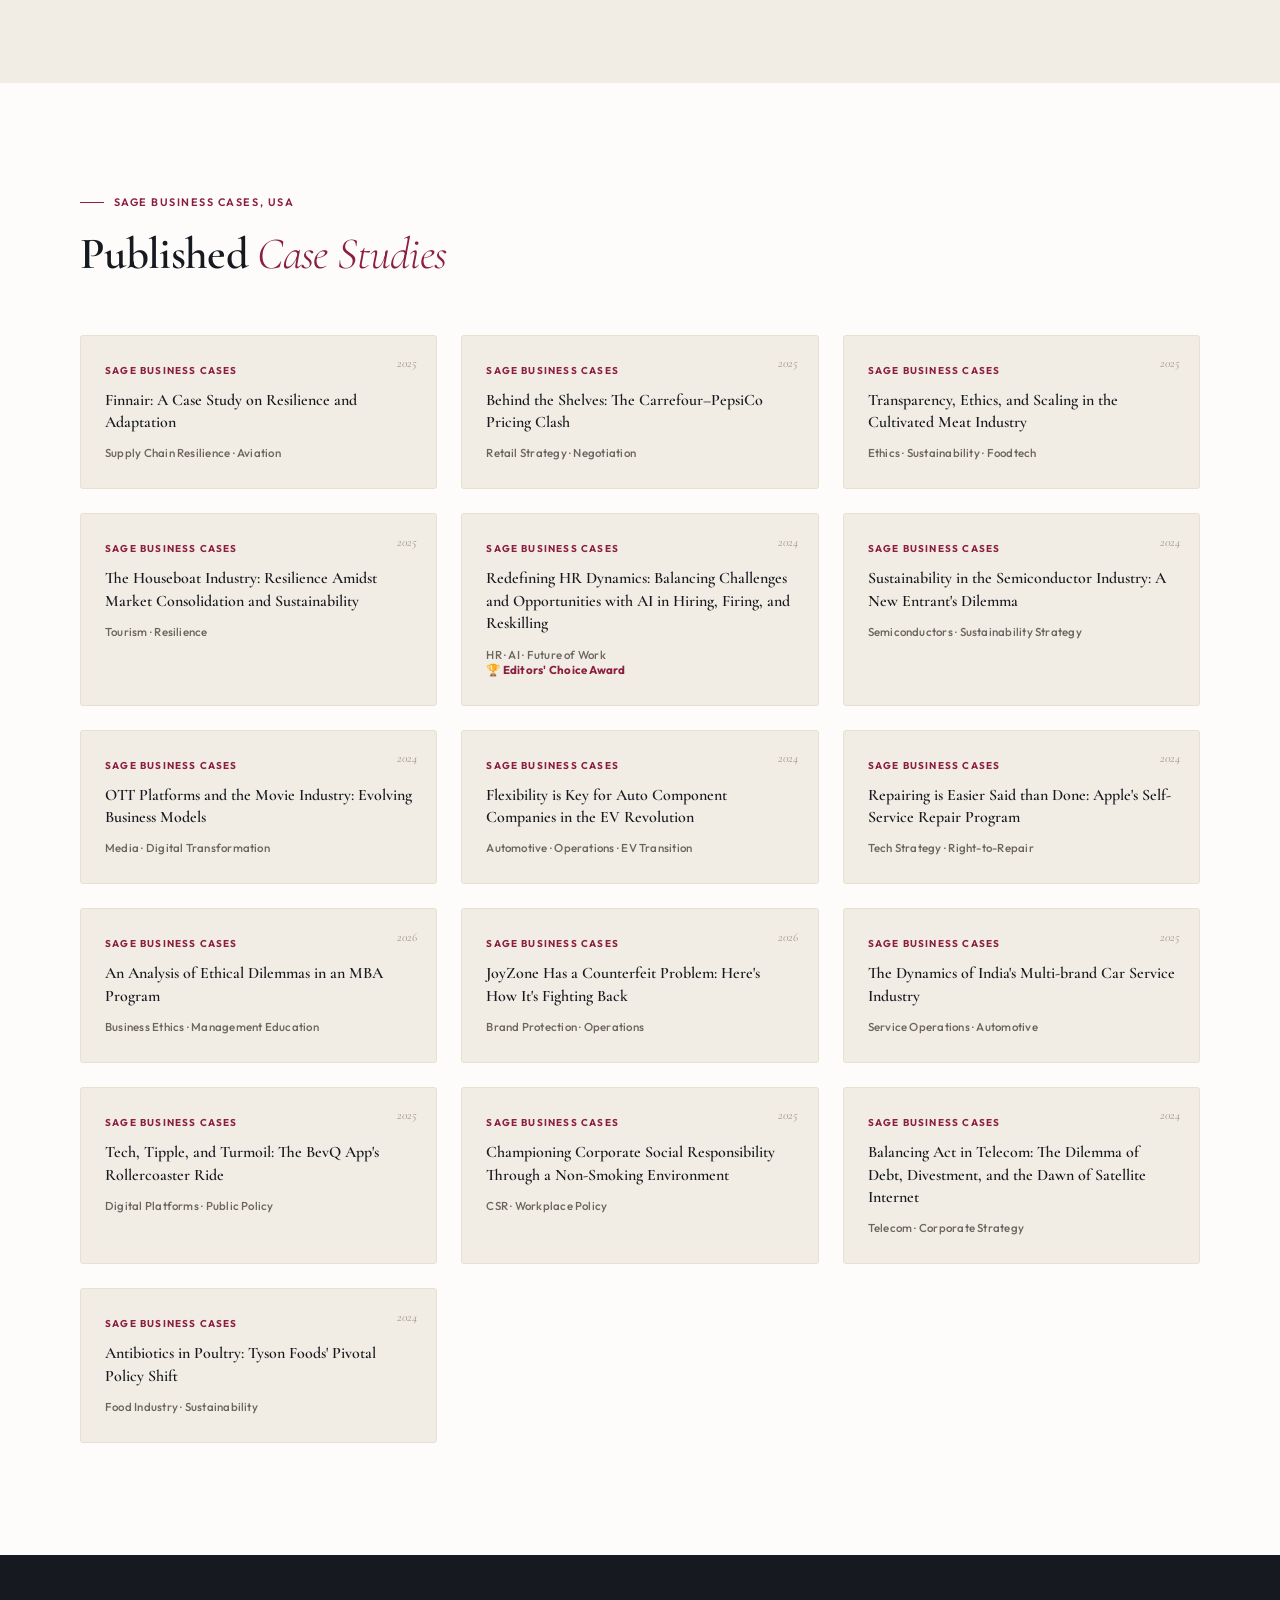
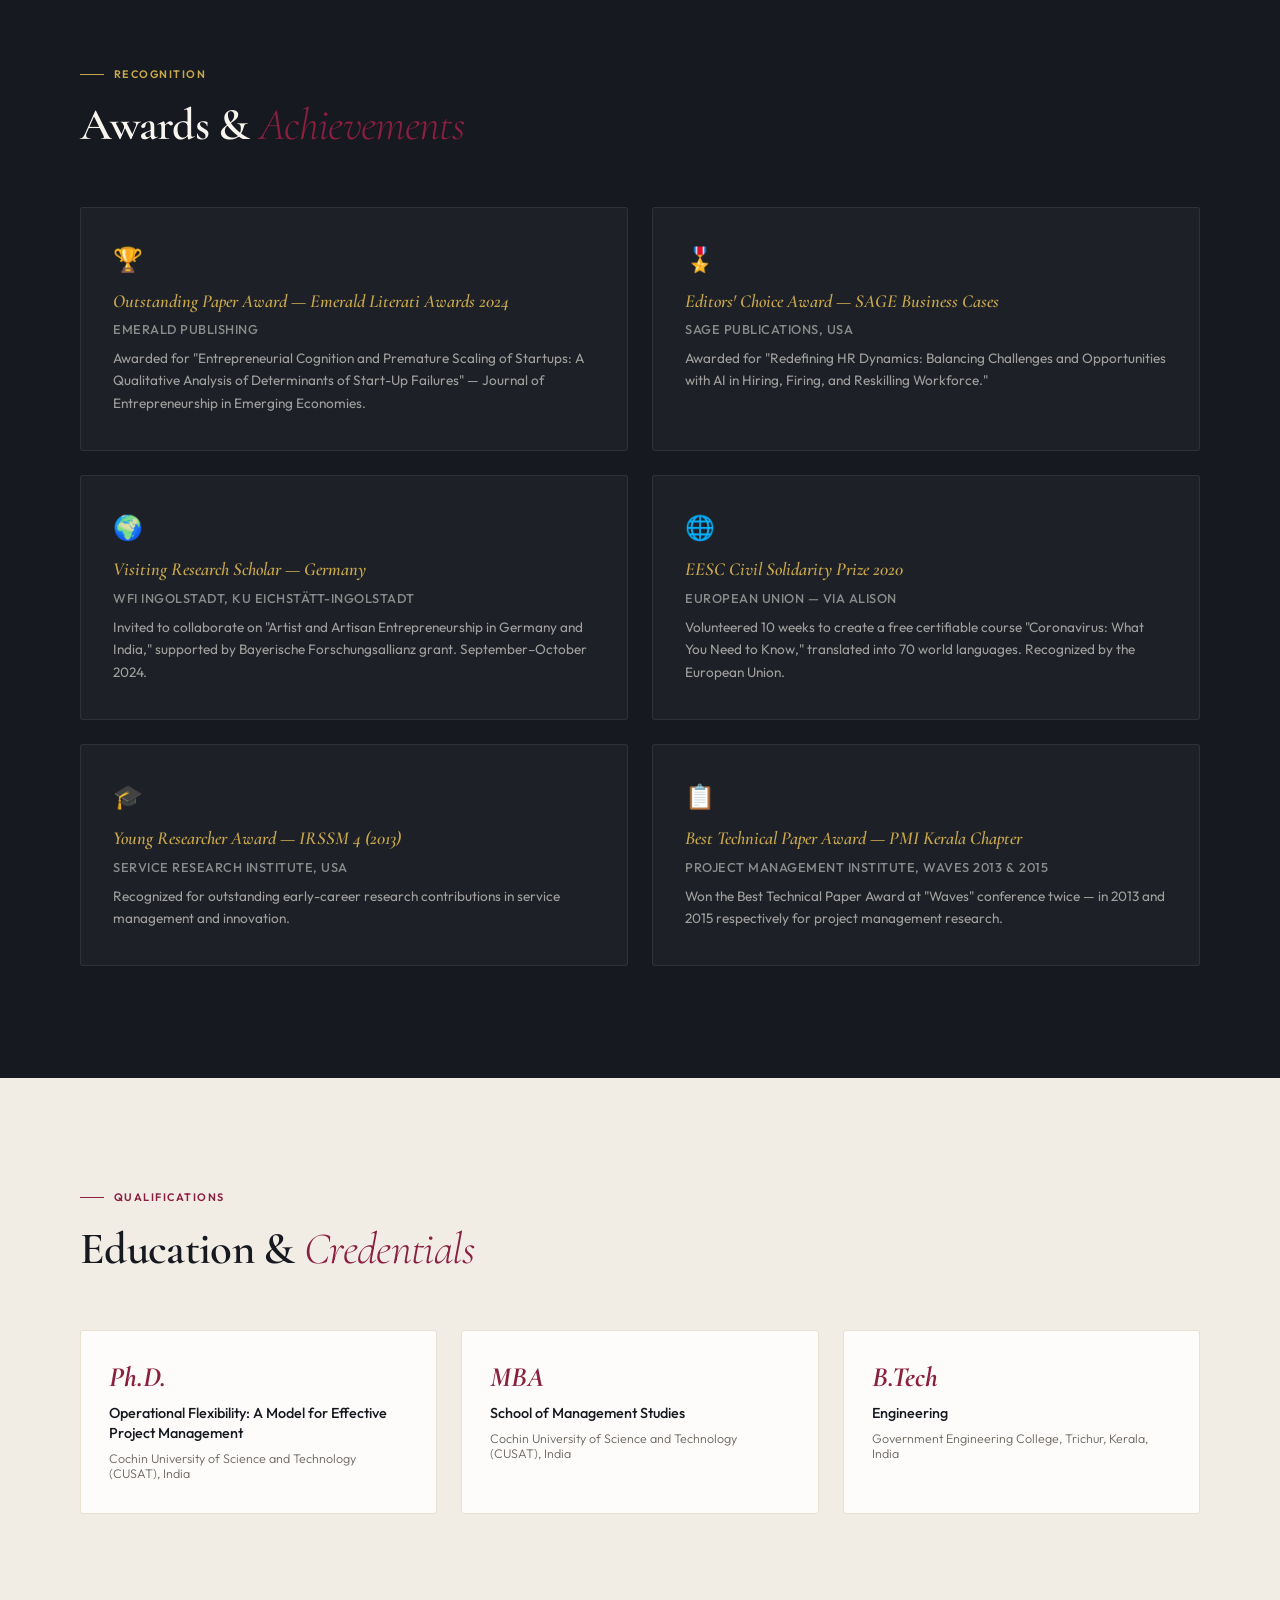
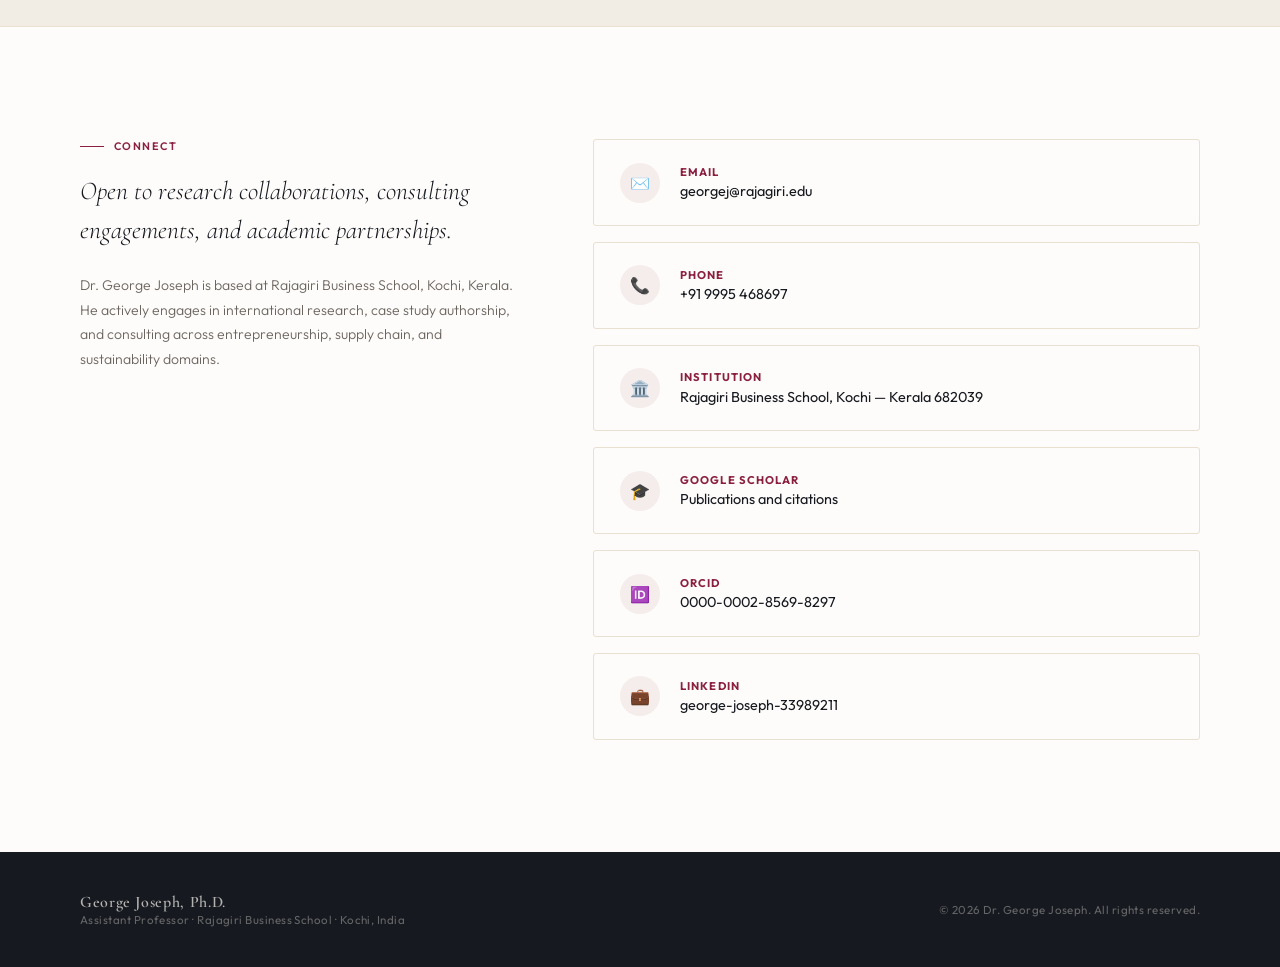
==== commit fe5a34ae: "Add summary pages for seven more papers and group the index by theme Pages for the pharma digital tw" ====
--- a/index.html
+++ b/index.html
@@ -844,7 +844,7 @@
         <div class="pub-group-title reveal">Refereed Journal Articles</div>
         <div class="pub-list">
           <div class="pub-item reveal rd1">
-            <div class="pub-title"><a href="https://doi.org/10.1108/DPRG-08-2026-0623" target="_blank" rel="noopener" style="color:inherit;text-decoration:none;border-bottom:1px solid var(--gold)">Where Health-Care AI Ethics Becomes Public: Documentation as Ethics Infrastructure in Open-Source Repositories</a></div>
+            <div class="pub-title"><a href="/papers/healthcare-ai-ethics-open-source-documentation/" style="color:inherit;text-decoration:none;border-bottom:1px solid var(--gold)">Where Health-Care AI Ethics Becomes Public: Documentation as Ethics Infrastructure in Open-Source Repositories</a></div>
             <div class="pub-authors">Joseph, G. (2026)</div>
             <div class="pub-journal">Digital Policy, Regulation and Governance</div>
           </div>
@@ -854,7 +854,7 @@
             <div class="pub-journal">Education + Training, 68(8), 1169-1175</div>
           </div>
           <div class="pub-item reveal rd1">
-            <div class="pub-title">Embracing Resilience in Pharmaceutical Manufacturing: 'Digital Twins' — Forging a Resilient Path in the VUCA Maze</div>
+            <div class="pub-title"><a href="/papers/digital-twins-pharmaceutical-manufacturing-resilience/" style="color:inherit;text-decoration:none;border-bottom:1px solid var(--gold)">Embracing Resilience in Pharmaceutical Manufacturing: 'Digital Twins' — Forging a Resilient Path in the VUCA Maze</a></div>
             <div class="pub-authors">Avinash, B. & Joseph, G. (2025)</div>
             <div class="pub-journal">International Journal of Pharmaceutical and Healthcare Marketing, 19(3), 750-772</div>
           </div>
@@ -874,19 +874,19 @@
             </div>
           </div>
           <div class="pub-item reveal rd4">
-            <div class="pub-title">Entrepreneurial Intention of Indian Women University Students: The Role of Entrepreneurial Self-Assessment and Entrepreneurial Passion</div>
+            <div class="pub-title"><a href="/papers/entrepreneurial-intention-indian-women-students/" style="color:inherit;text-decoration:none;border-bottom:1px solid var(--gold)">Entrepreneurial Intention of Indian Women University Students: The Role of Entrepreneurial Self-Assessment and Entrepreneurial Passion</a></div>
             <div class="pub-authors">Baby, N., Joseph, G., P Mohandas, Nimmi (2022)</div>
             <div class="pub-journal">Journal of Women's Entrepreneurship and Education (JWEE)</div>
             <div class="pub-badges"><span class="pub-badge badge-q2">Q3</span></div>
           </div>
           <div class="pub-item reveal rd5">
-            <div class="pub-title">Organizational Strategies for Competitive Advantage in the Construction Industry: Chinese Dominance in Southern Africa</div>
+            <div class="pub-title"><a href="/papers/chinese-contractors-southern-africa-competitive-advantage/" style="color:inherit;text-decoration:none;border-bottom:1px solid var(--gold)">Organizational Strategies for Competitive Advantage in the Construction Industry: Chinese Dominance in Southern Africa</a></div>
             <div class="pub-authors">Joseph, G., Daniel Soares (2020)</div>
             <div class="pub-journal">Journal of Construction in Developing Countries</div>
             <div class="pub-badges"><span class="pub-badge badge-scopus">Scopus Q2</span></div>
           </div>
           <div class="pub-item reveal rd5">
-            <div class="pub-title"><a href="https://doi.org/10.1108/JARHE-10-2020-0372" target="_blank" rel="noopener" style="color:inherit;text-decoration:none;border-bottom:1px solid var(--gold)">Significance of Developing Spirituality among Management Students: Discerning the Impact on Psychological Resources and Wellbeing</a></div>
+            <div class="pub-title"><a href="/papers/spirituality-wellbeing-management-students/" style="color:inherit;text-decoration:none;border-bottom:1px solid var(--gold)">Significance of Developing Spirituality among Management Students: Discerning the Impact on Psychological Resources and Wellbeing</a></div>
             <div class="pub-authors">Nimmi, P. M., Binoy, A. K., Joseph, G., Suma, R. (2022)</div>
             <div class="pub-journal">Journal of Applied Research in Higher Education, 14(1), 317-331</div>
             <div class="pub-badges"><span class="pub-badge badge-scopus">Scopus ABDC C</span></div>
@@ -903,18 +903,18 @@
         <div class="pub-group-title reveal">Book Chapters</div>
         <div class="pub-list">
           <div class="pub-item reveal rd1">
-            <div class="pub-title">Assessing the Sustainability and Resilience of Urban Transit: The Case of Kochi Water Metro</div>
+            <div class="pub-title"><a href="/papers/kochi-water-metro-sustainability-resilience/" style="color:inherit;text-decoration:none;border-bottom:1px solid var(--gold)">Assessing the Sustainability and Resilience of Urban Transit: The Case of Kochi Water Metro</a></div>
             <div class="pub-authors">Joseph, G.</div>
             <div class="pub-journal">Advances in Environmental Accounting and Management</div>
             <div class="pub-badges"><span class="pub-badge badge-q2">ABDC B</span></div>
           </div>
           <div class="pub-item reveal rd2">
-            <div class="pub-title">Analyzing Airbnb Customer Experience Feedback Using Text Mining</div>
+            <div class="pub-title"><a href="/papers/airbnb-customer-experience-text-mining/" style="color:inherit;text-decoration:none;border-bottom:1px solid var(--gold)">Analyzing Airbnb Customer Experience Feedback Using Text Mining</a></div>
             <div class="pub-authors">Joseph, G. & Vinu Varghese</div>
             <div class="pub-journal">Big Data and Innovation in Tourism, Travel, and Hospitality — Springer Nature</div>
           </div>
           <div class="pub-item reveal rd3">
-            <div class="pub-title">Transformative Power of Mobile Phones in the Indian Agro-Supply Chain</div>
+            <div class="pub-title"><a href="/papers/mobile-phones-indian-agro-supply-chain/" style="color:inherit;text-decoration:none;border-bottom:1px solid var(--gold)">Transformative Power of Mobile Phones in the Indian Agro-Supply Chain</a></div>
             <div class="pub-authors">Joseph, G. & K. A. Zakkariya</div>
             <div class="pub-journal">Digital Media and Wireless Communications in Developing Nations: Agriculture, Education, and the Economic Sector</div>
           </div>
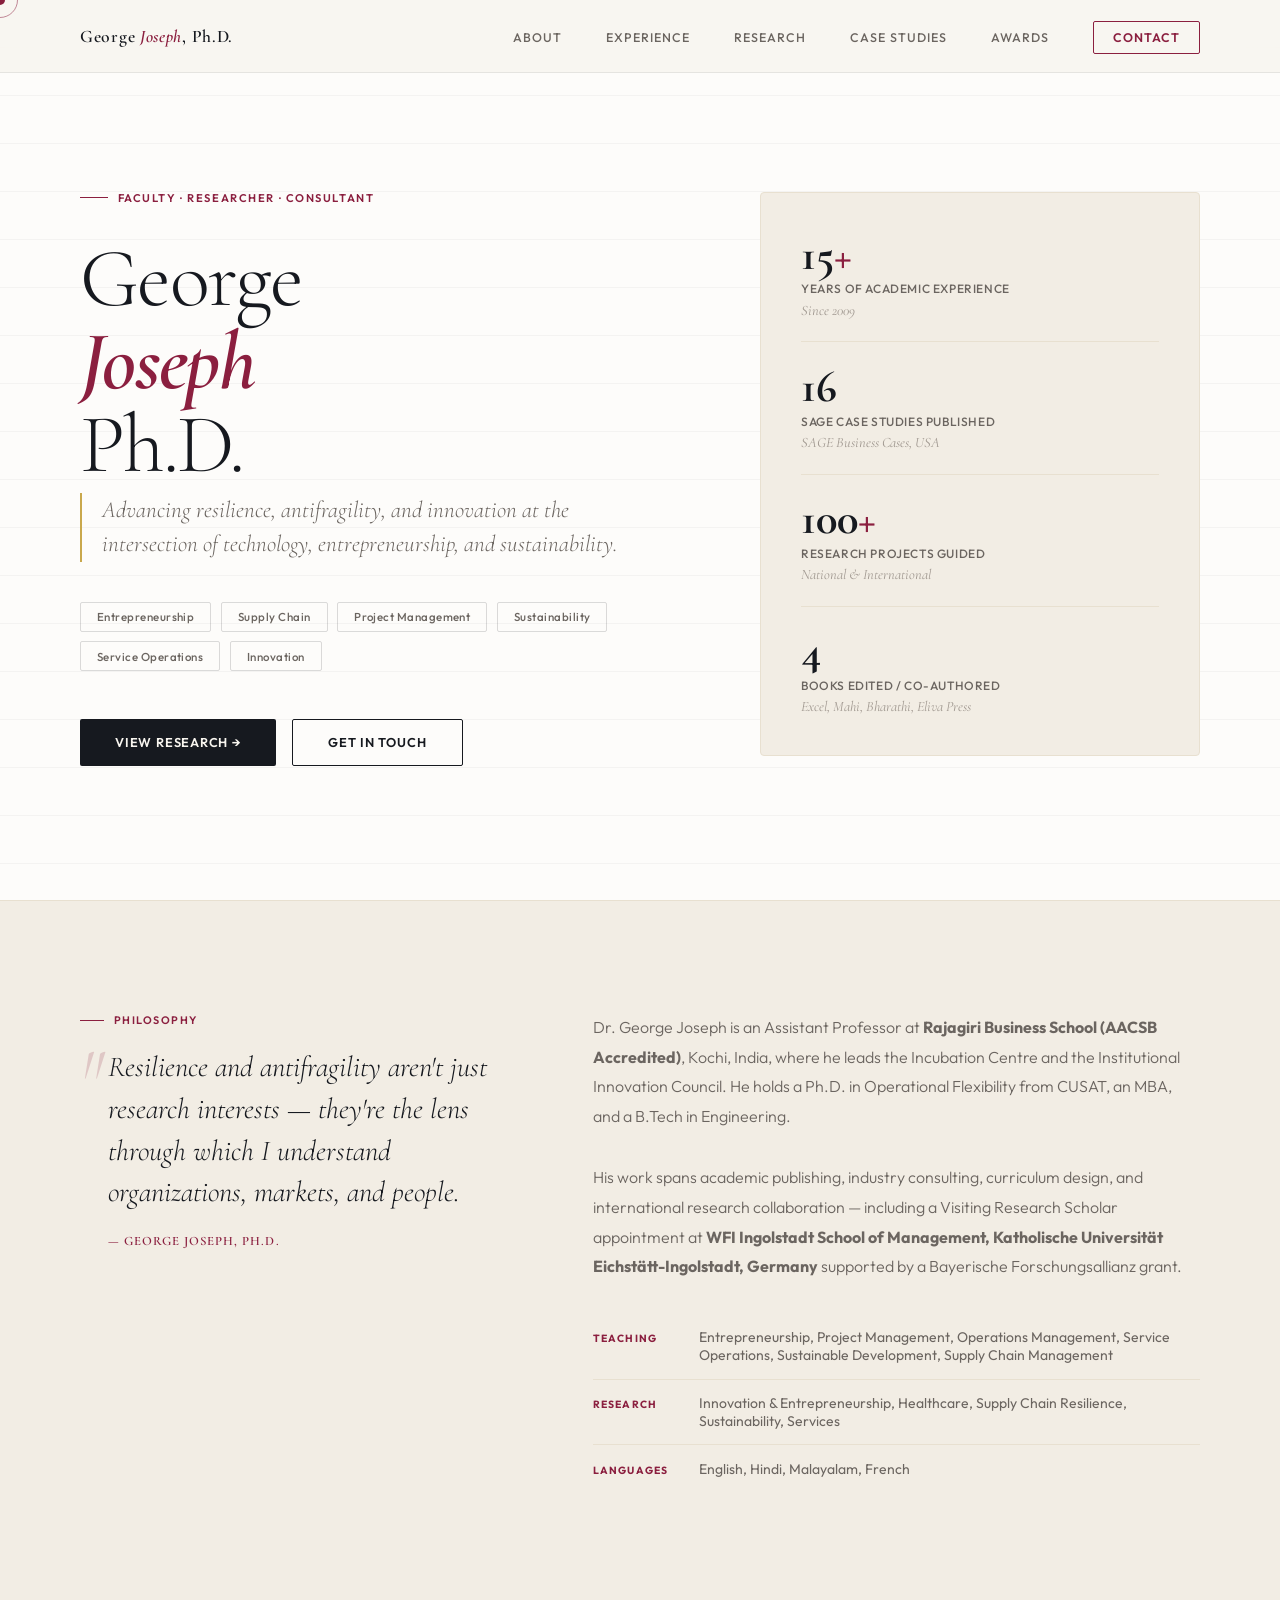
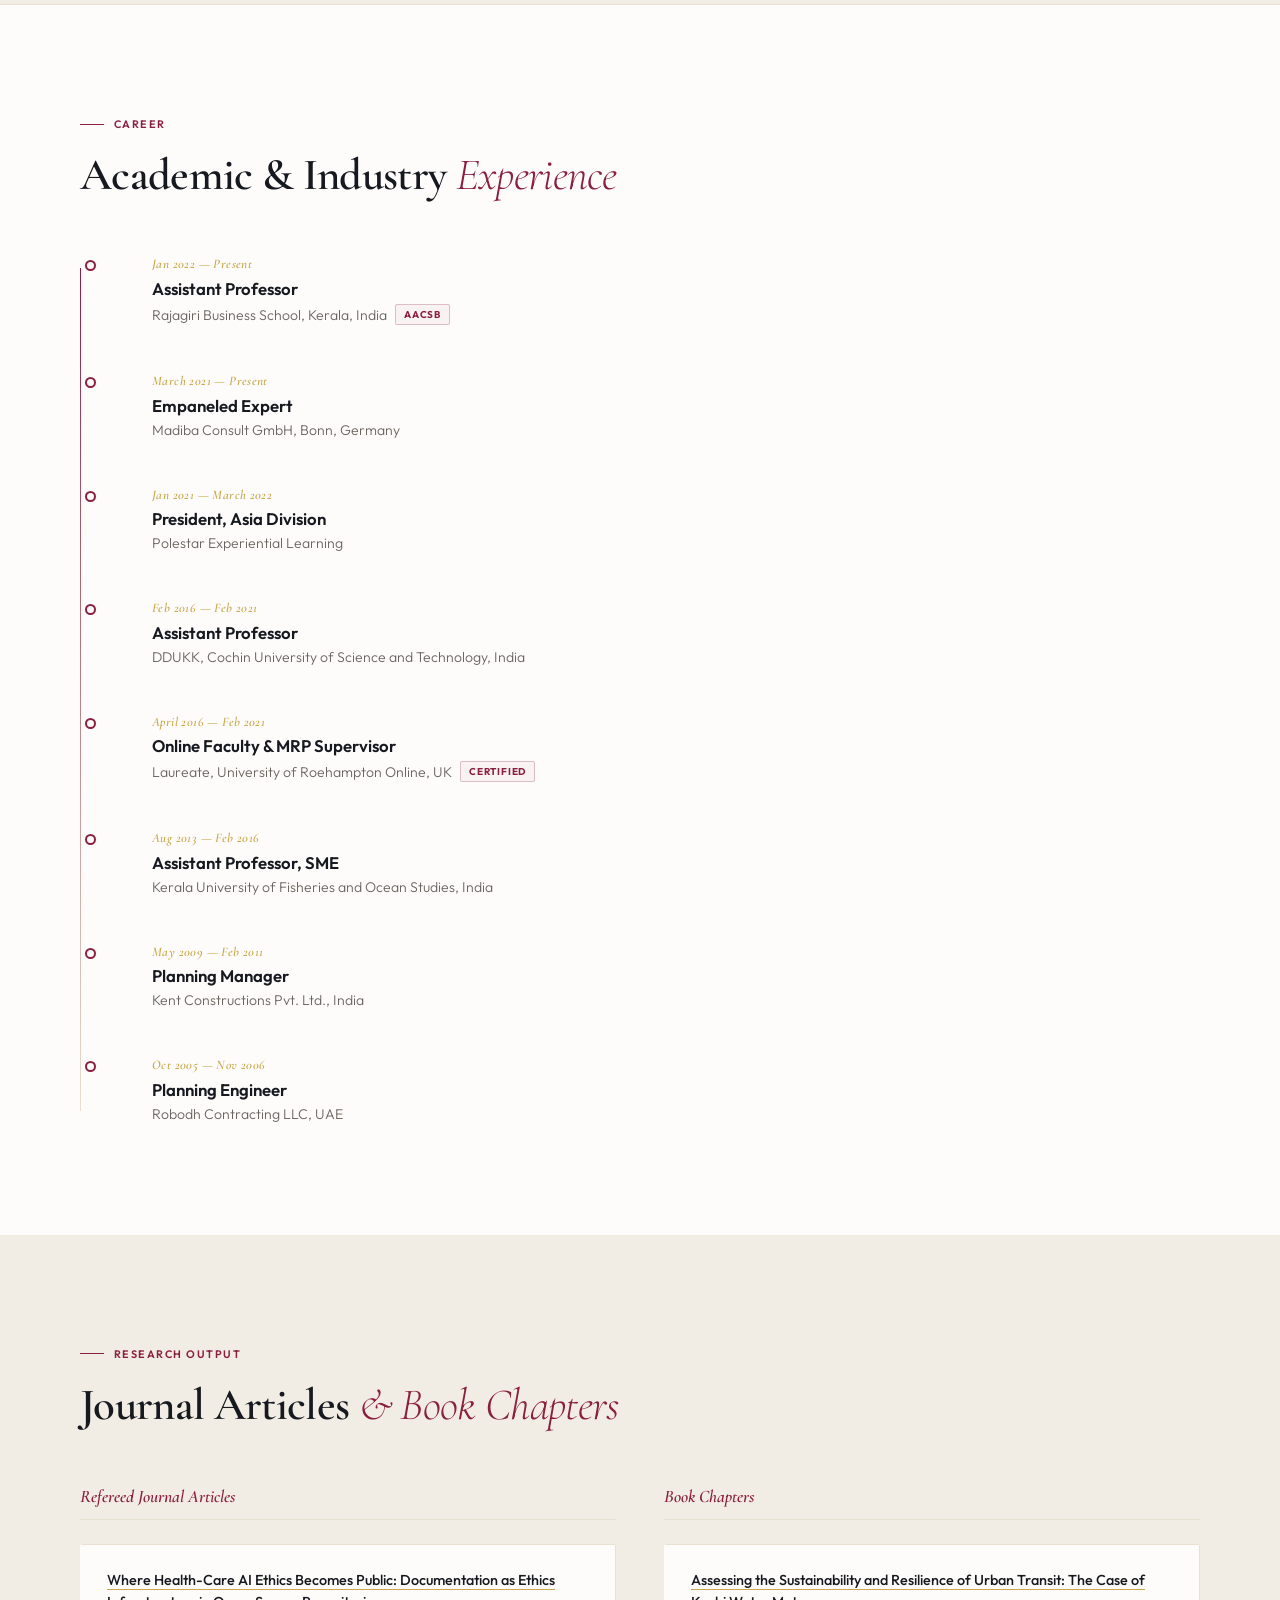
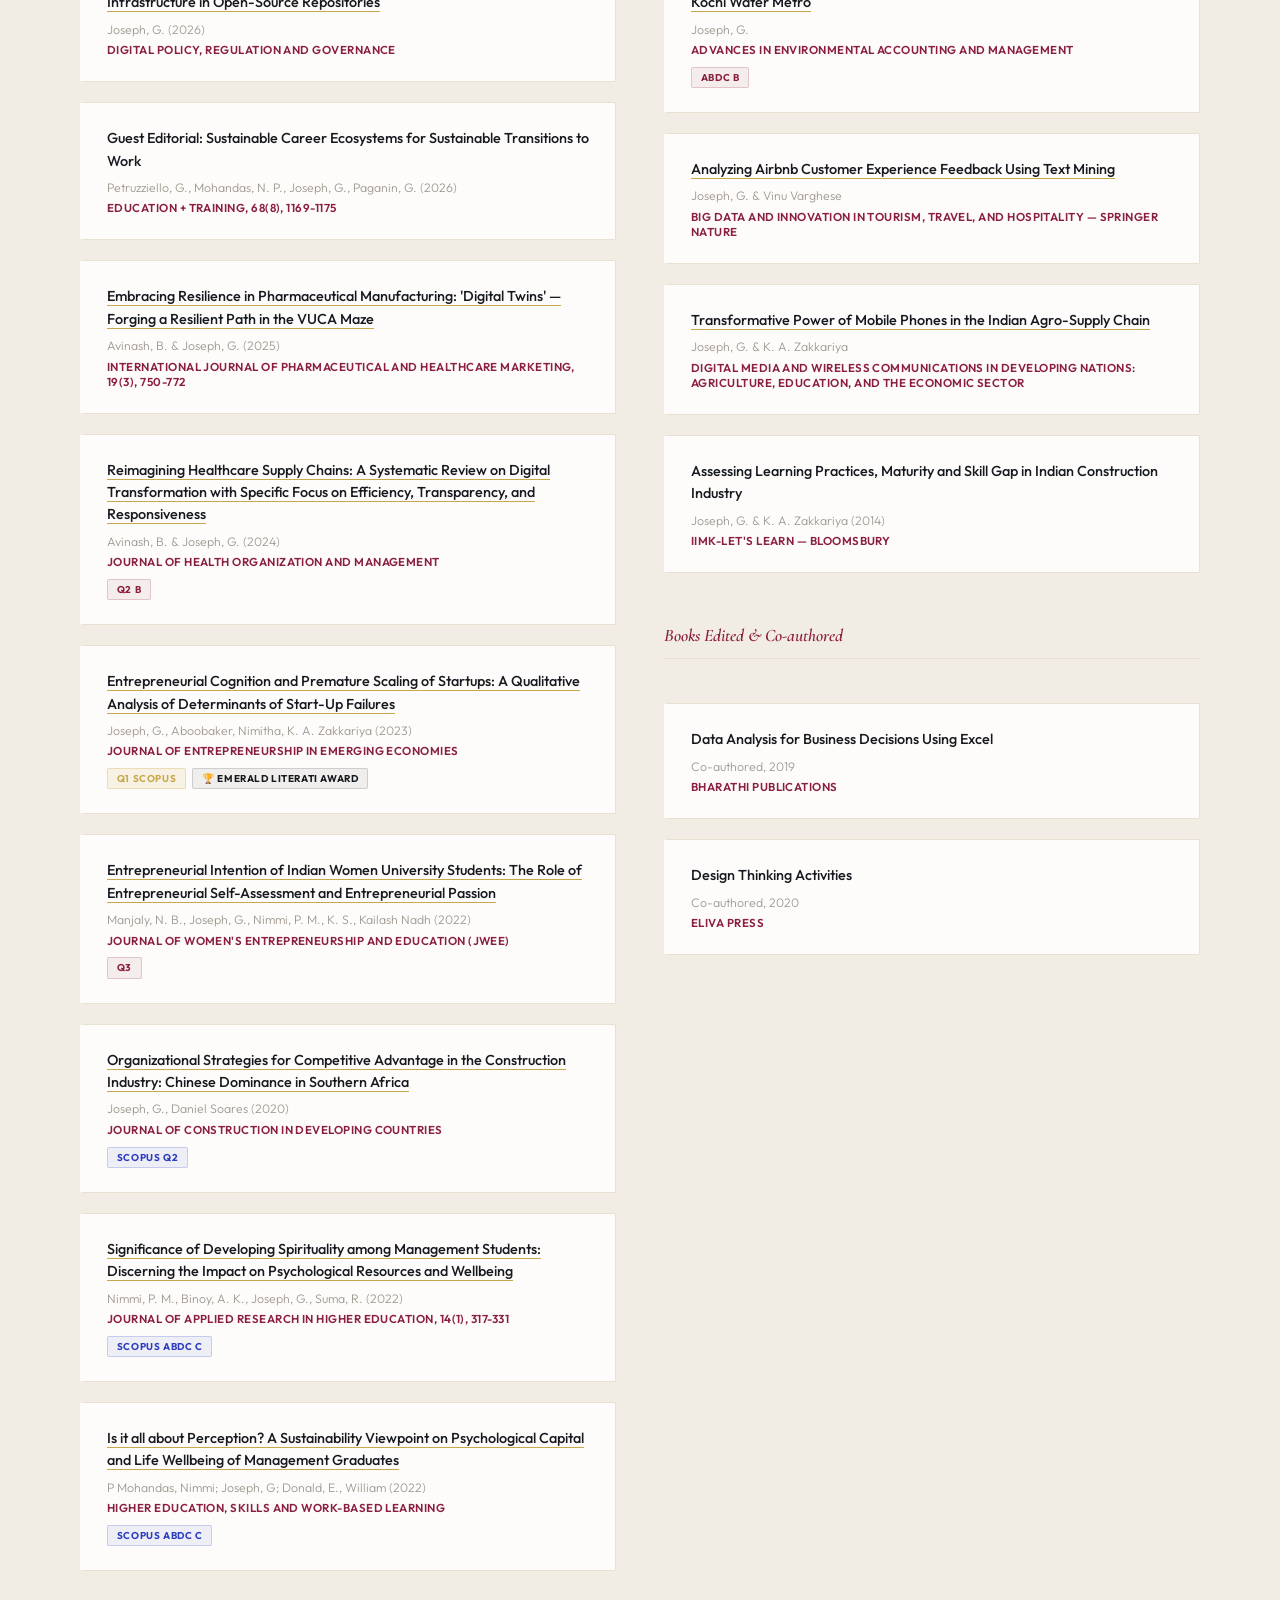
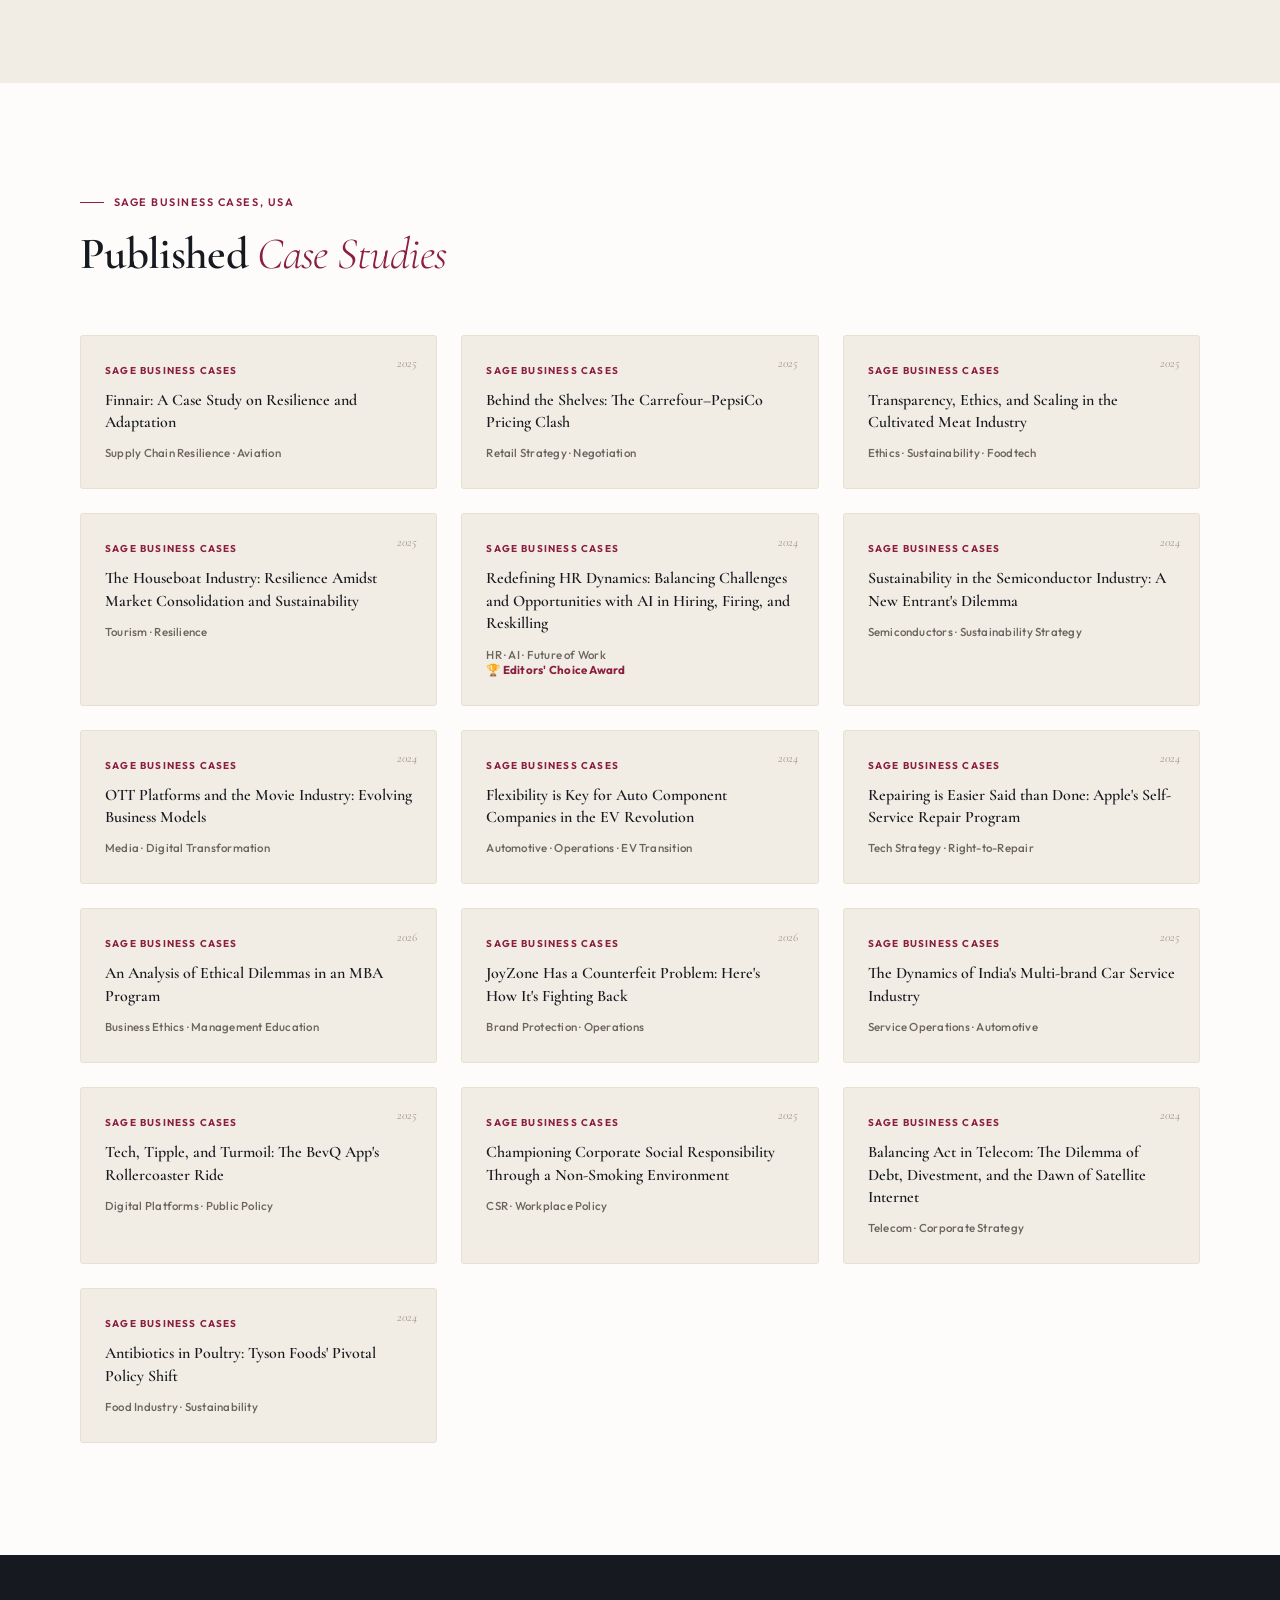
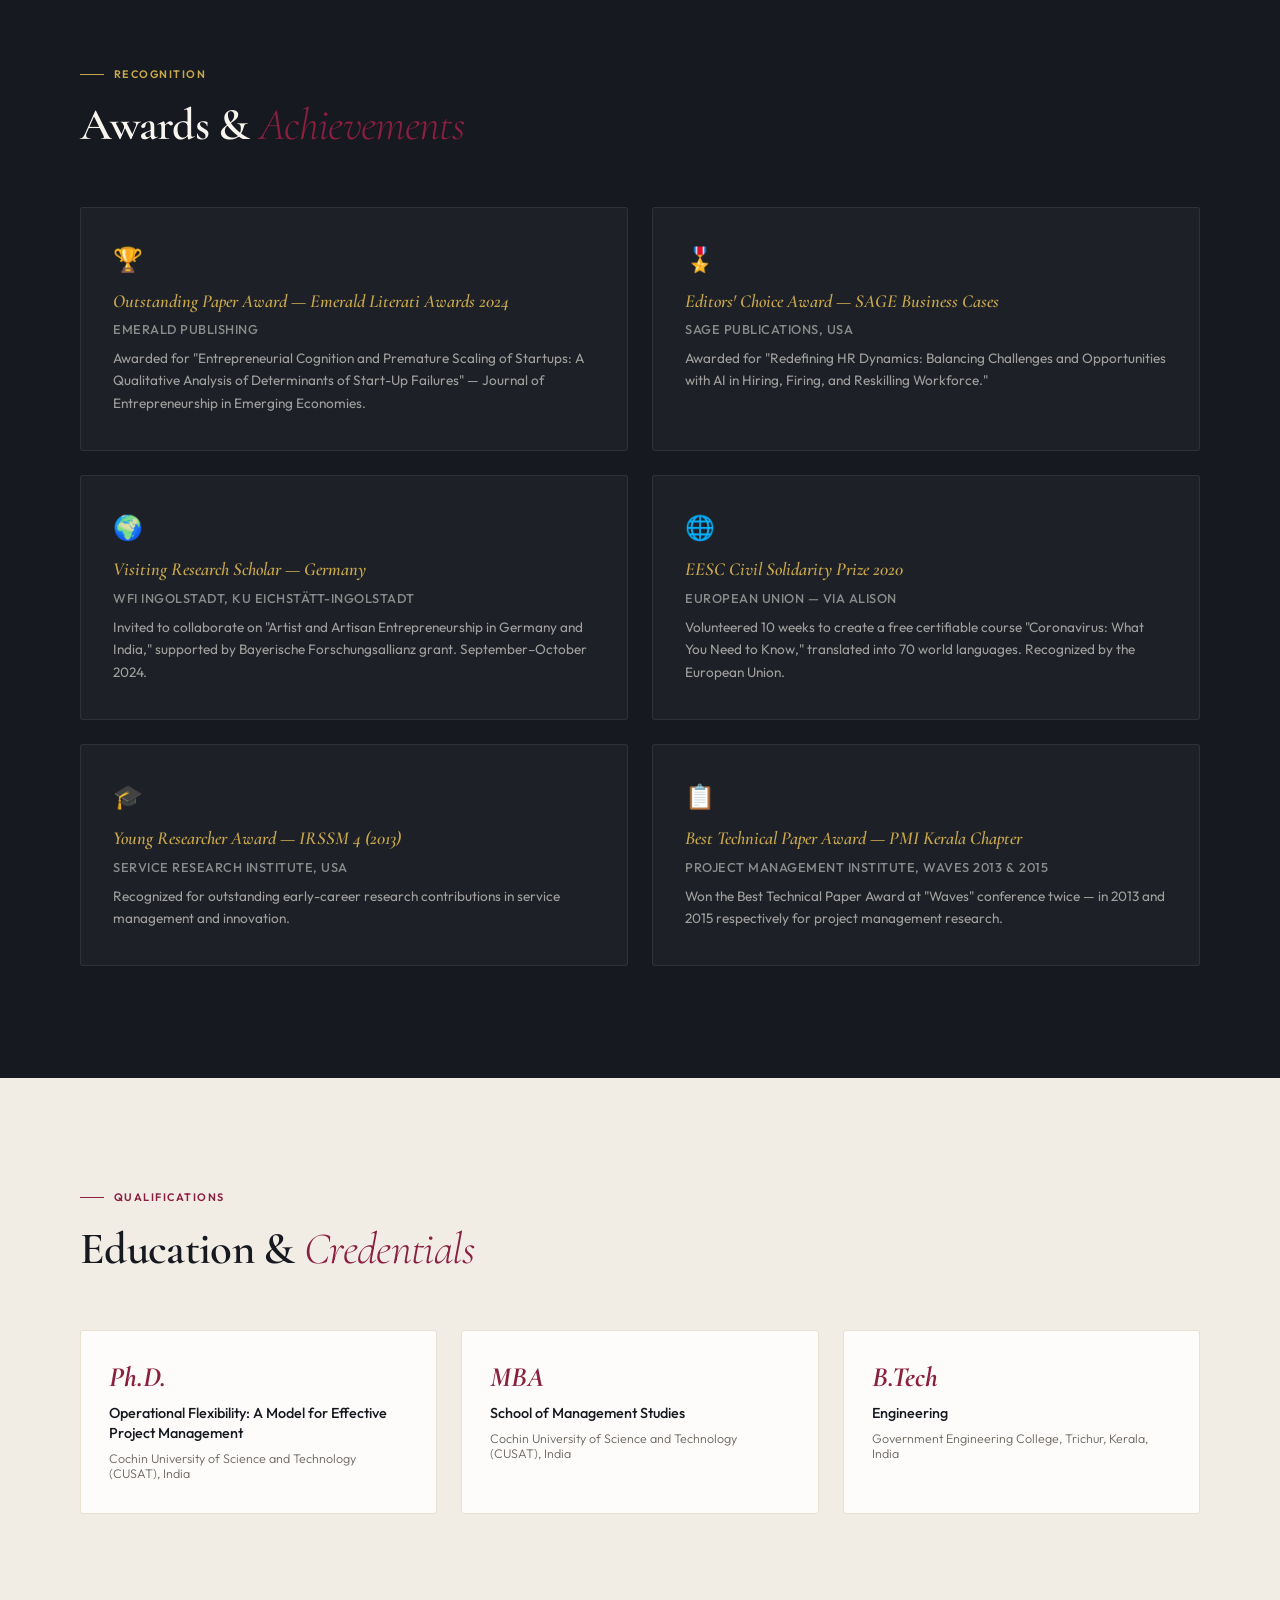
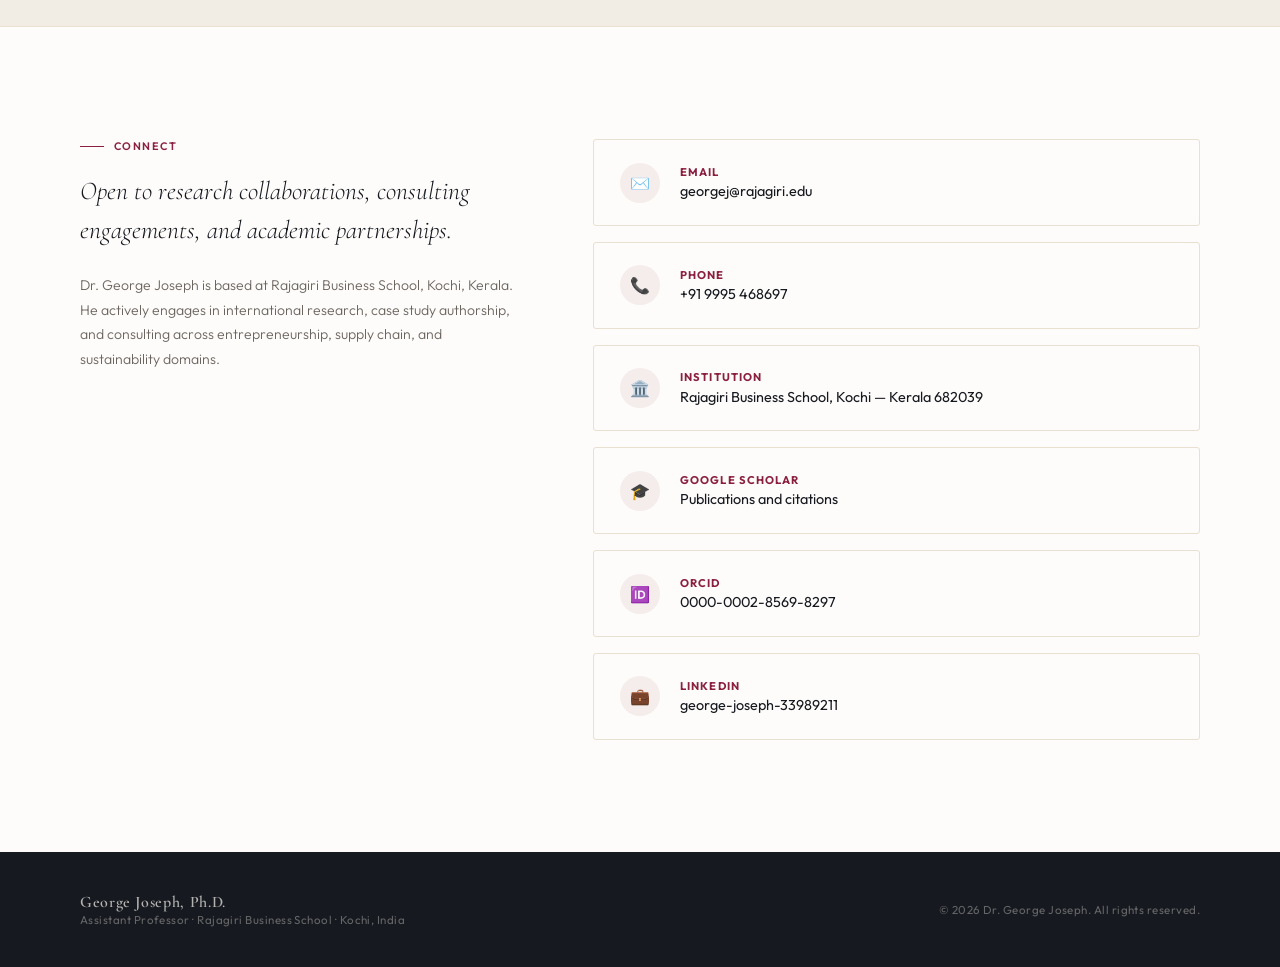
==== commit f6426d4c: "Correct authors of the JWEE paper to the journal's record (four authors) Co-Authored-By: Claude Fabl" ====
--- a/index.html
+++ b/index.html
@@ -875,7 +875,7 @@
           </div>
           <div class="pub-item reveal rd4">
             <div class="pub-title"><a href="/papers/entrepreneurial-intention-indian-women-students/" style="color:inherit;text-decoration:none;border-bottom:1px solid var(--gold)">Entrepreneurial Intention of Indian Women University Students: The Role of Entrepreneurial Self-Assessment and Entrepreneurial Passion</a></div>
-            <div class="pub-authors">Baby, N., Joseph, G., P Mohandas, Nimmi (2022)</div>
+            <div class="pub-authors">Manjaly, N. B., Joseph, G., Nimmi, P. M., K. S., Kailash Nadh (2022)</div>
             <div class="pub-journal">Journal of Women's Entrepreneurship and Education (JWEE)</div>
             <div class="pub-badges"><span class="pub-badge badge-q2">Q3</span></div>
           </div>
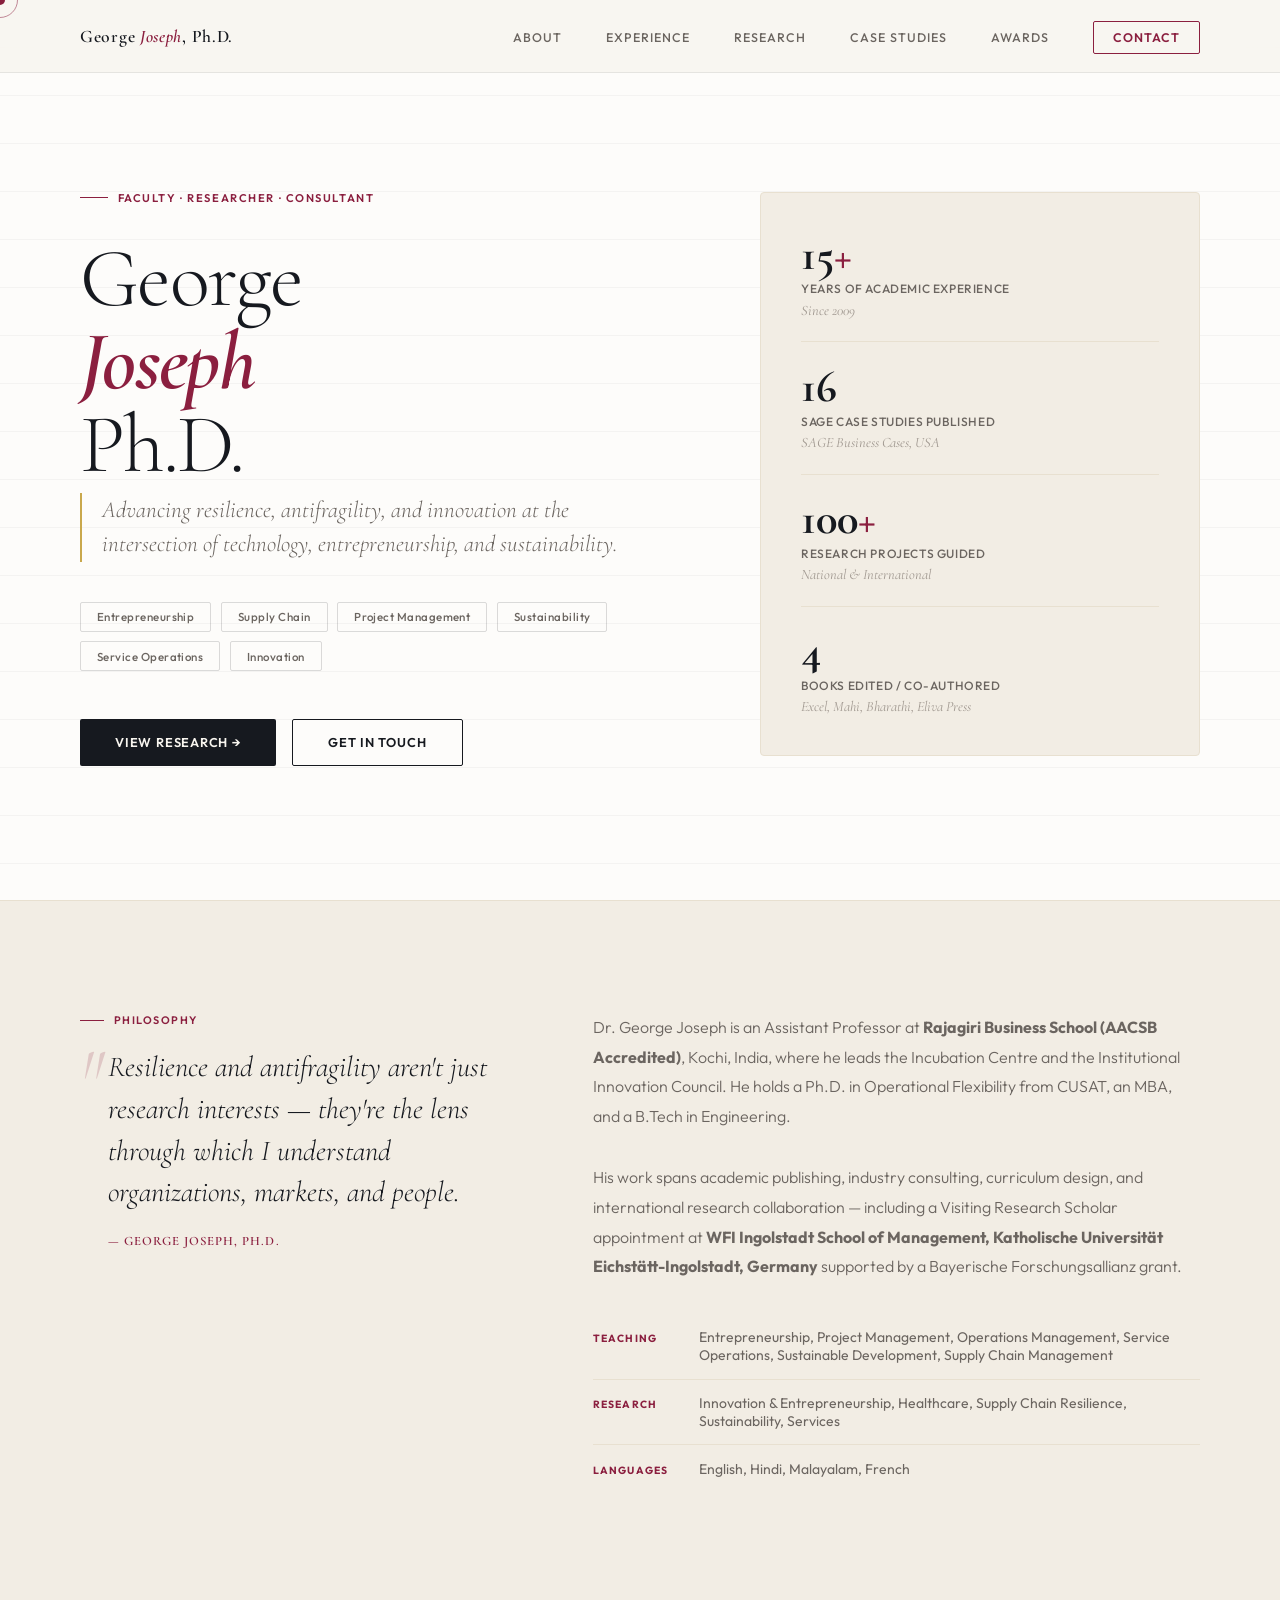
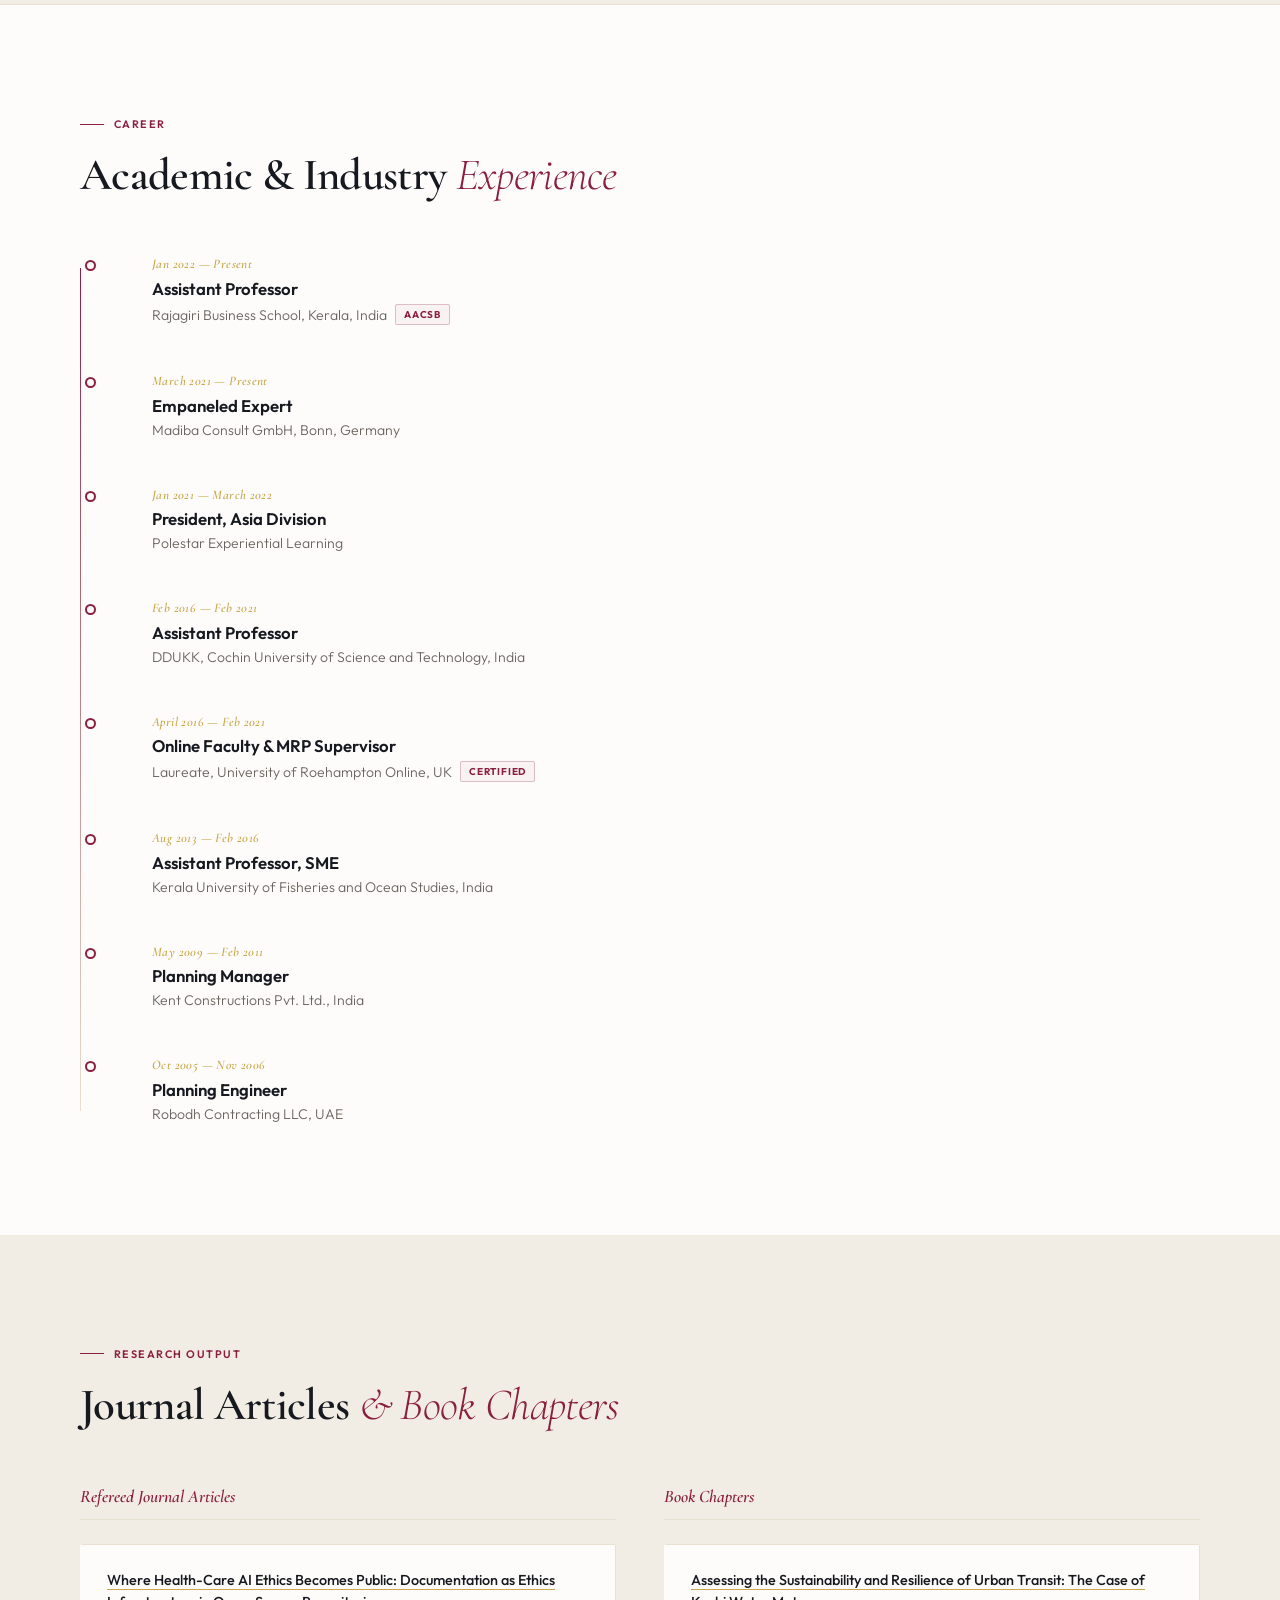
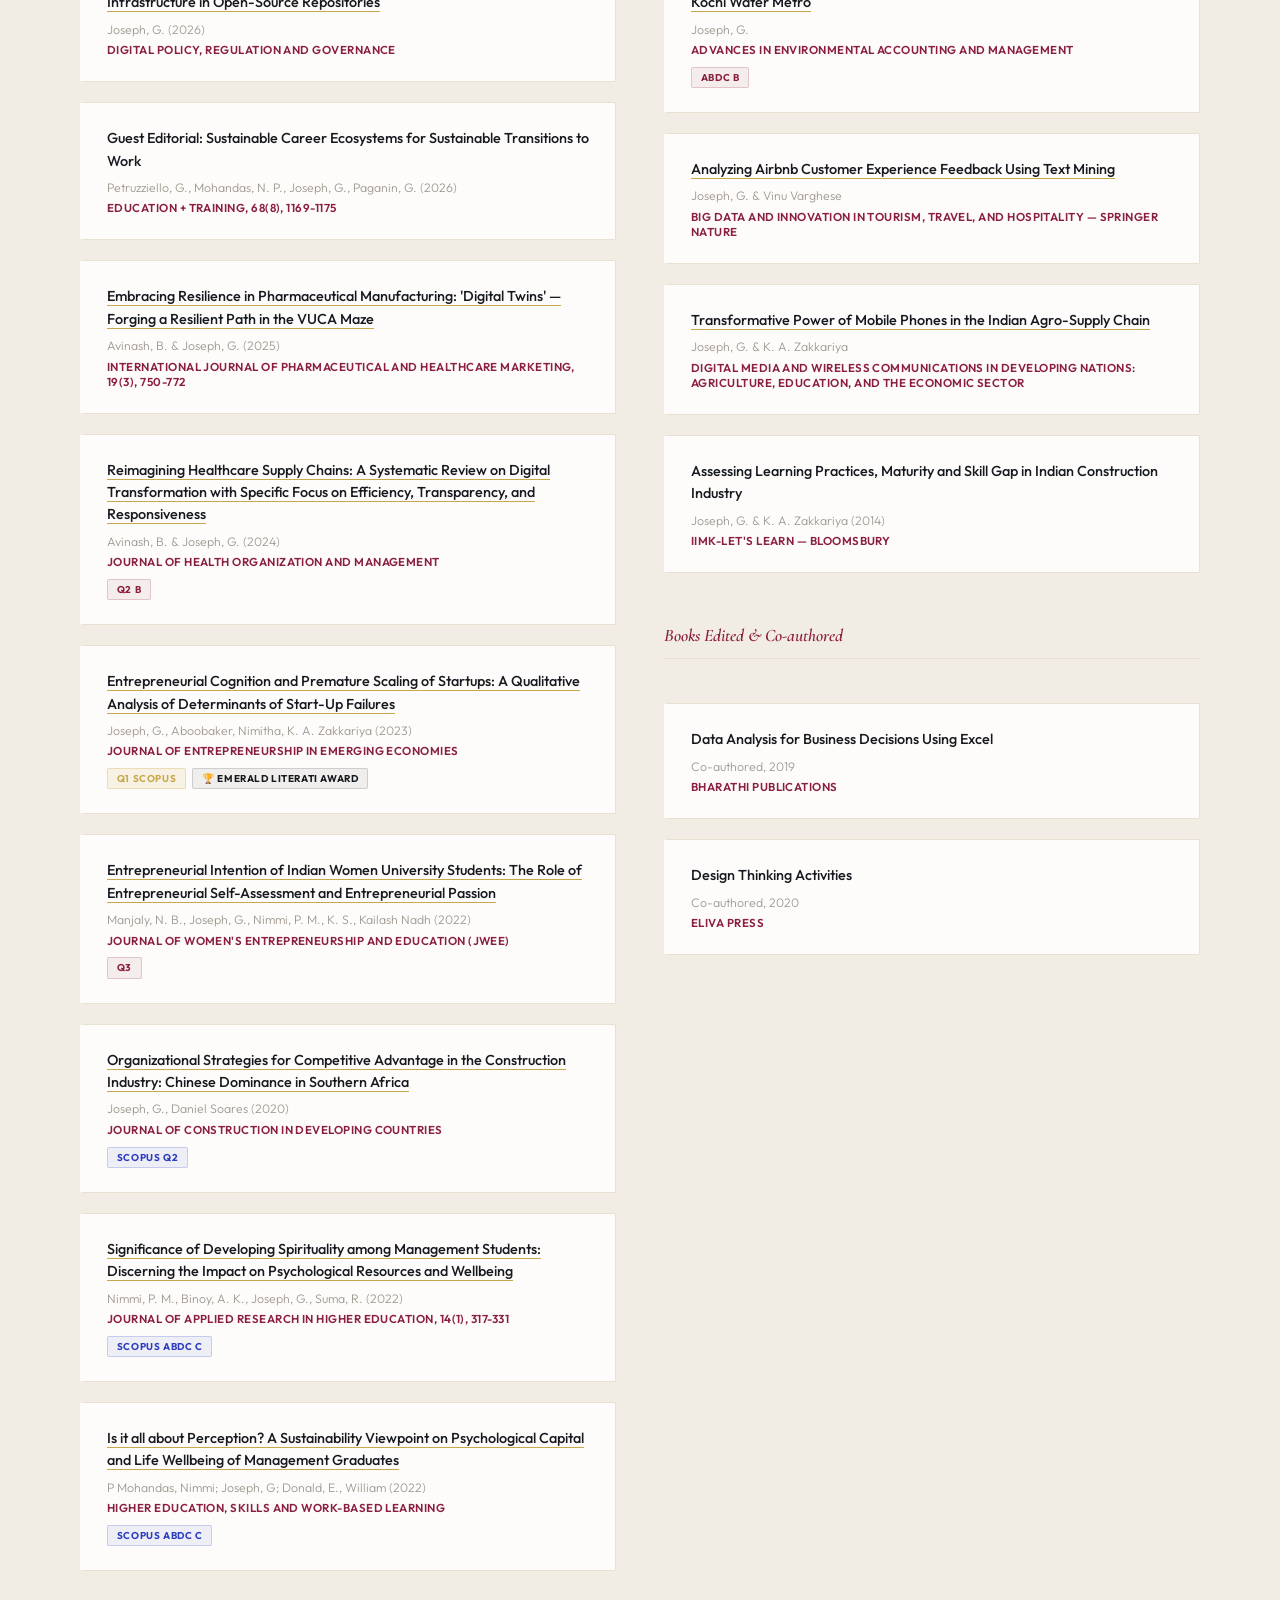
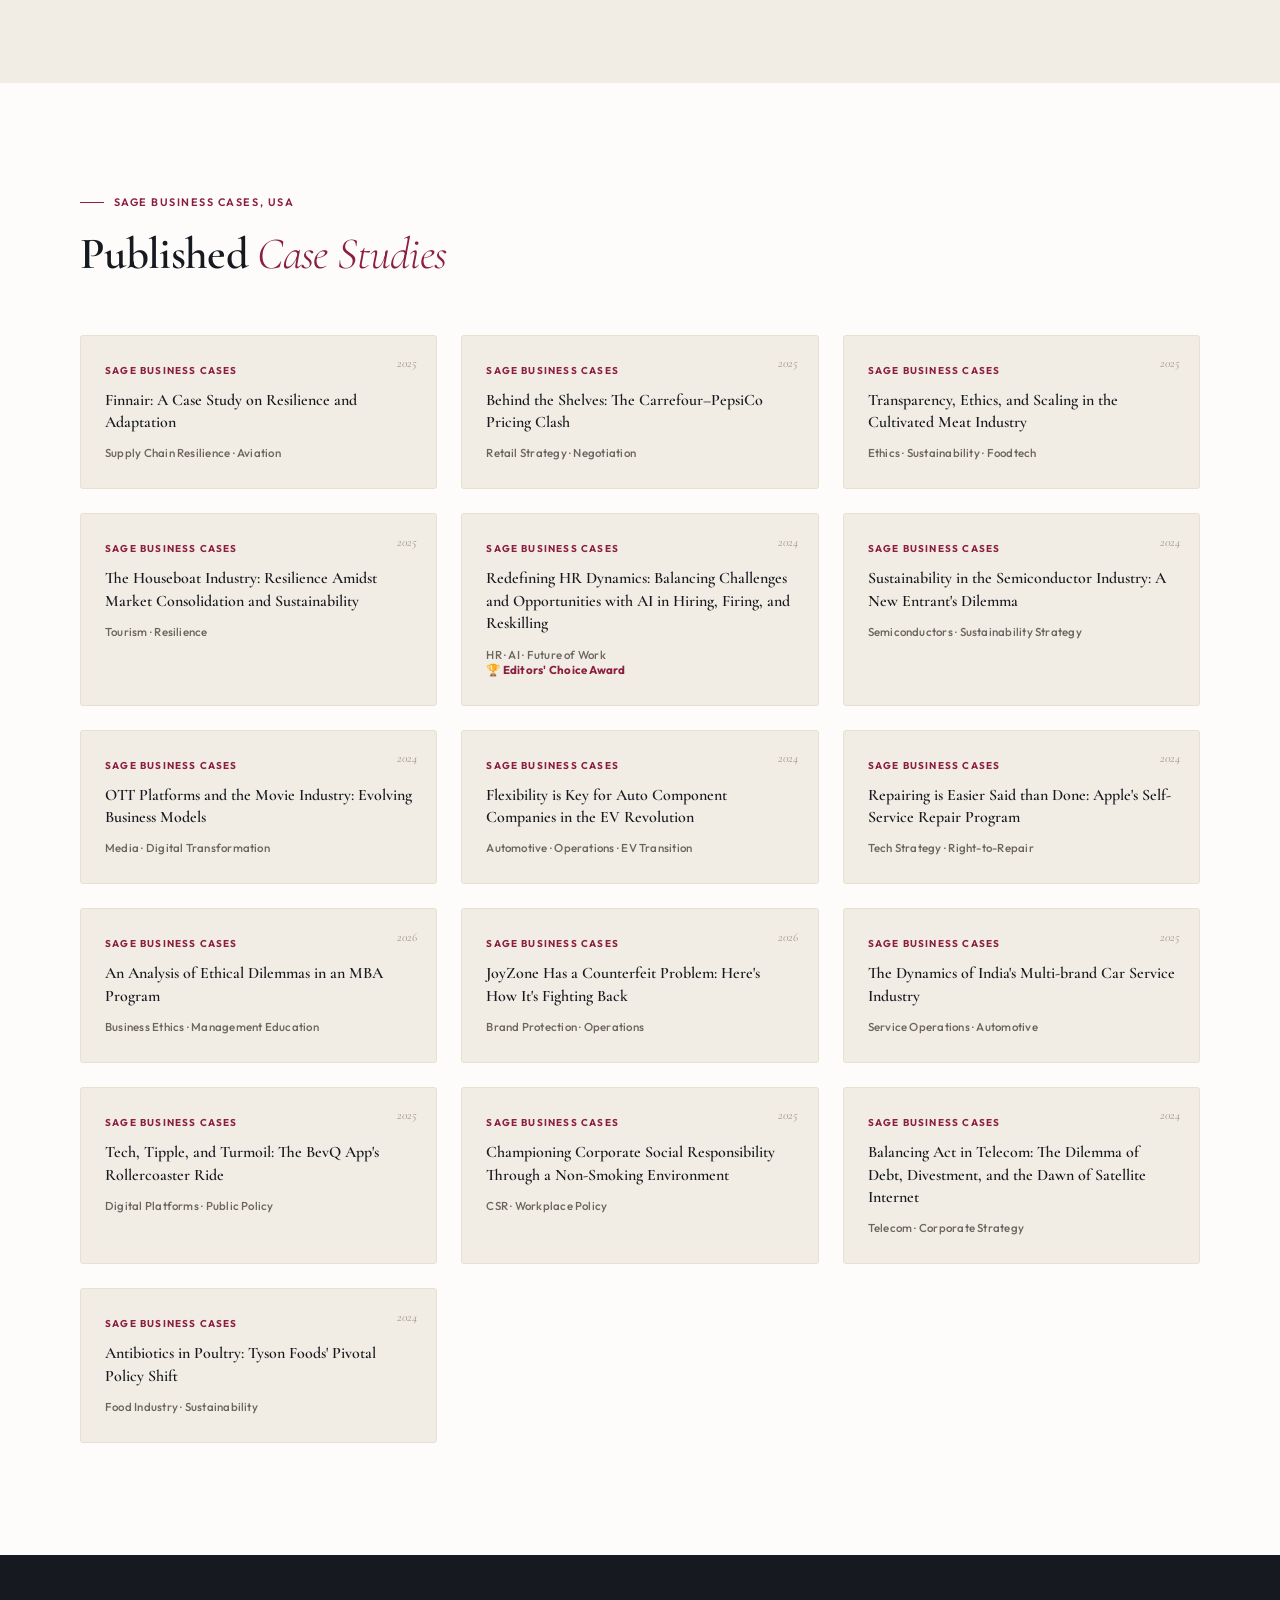
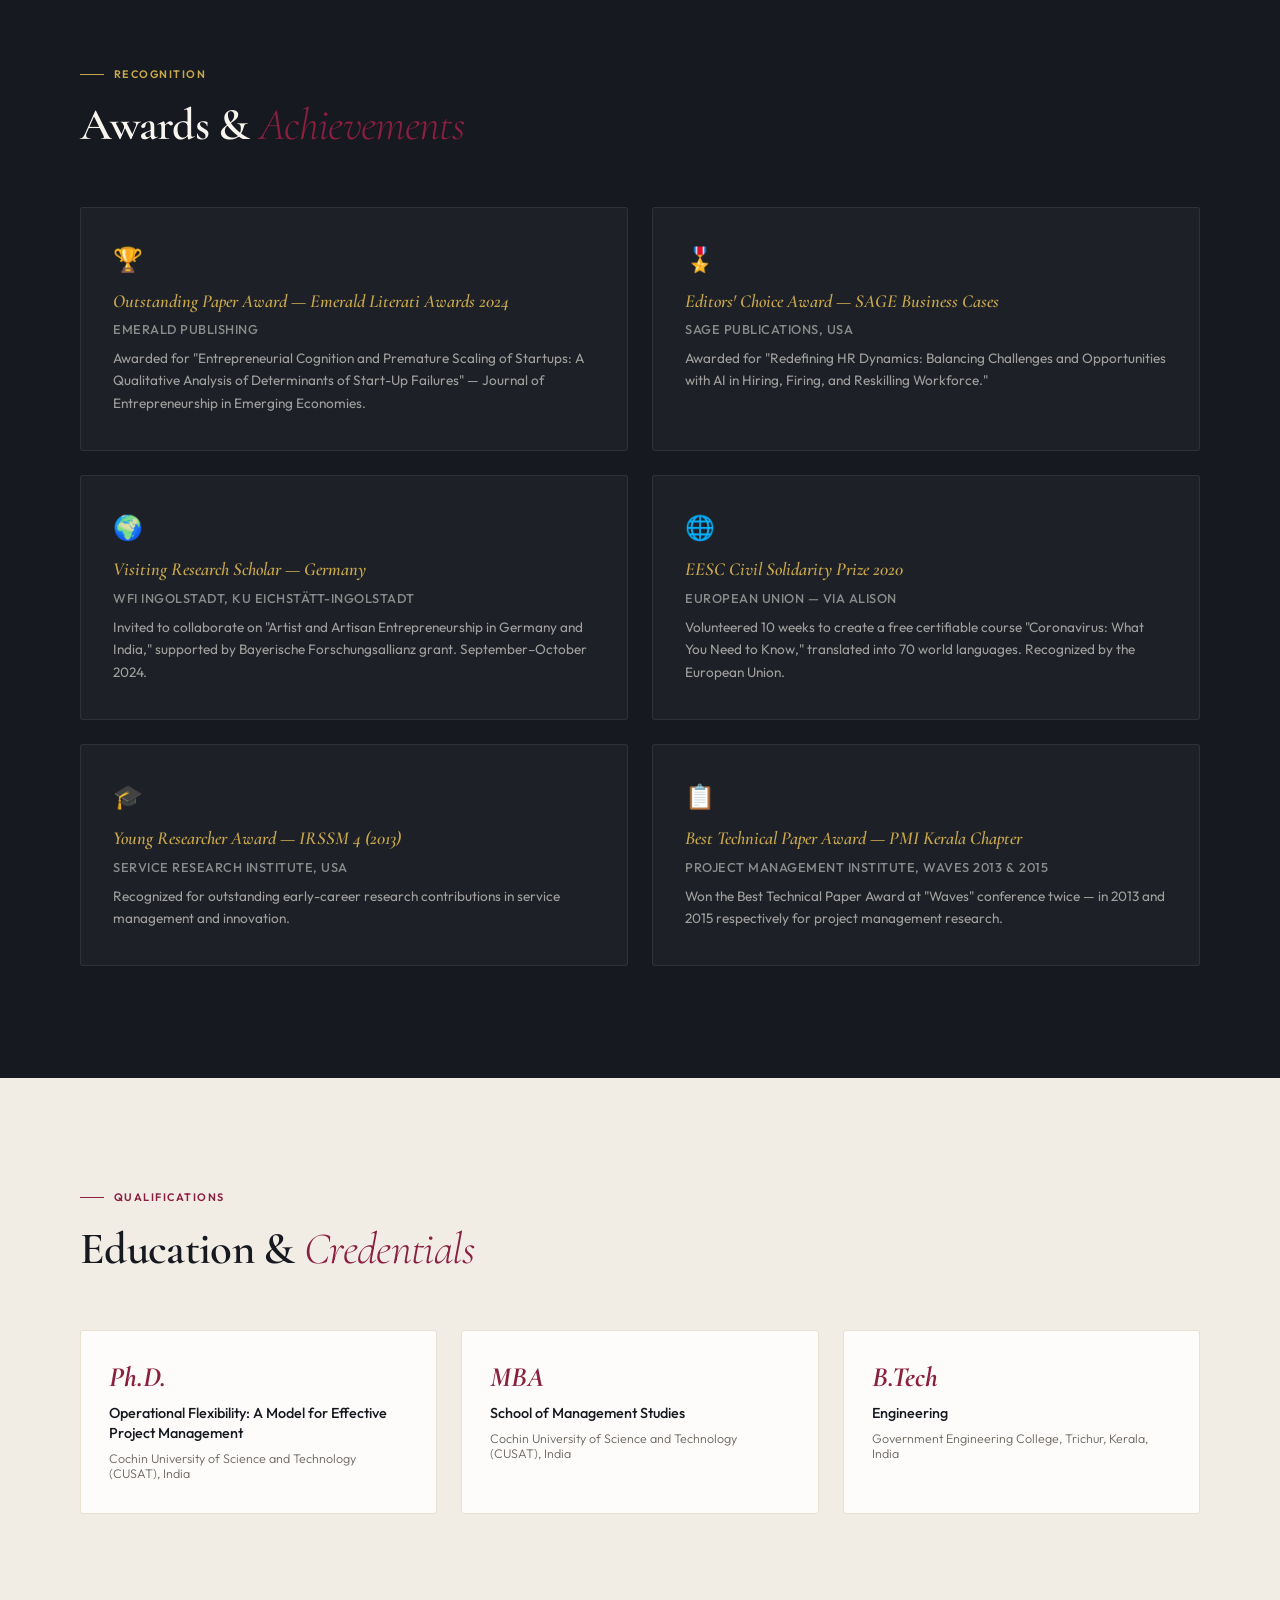
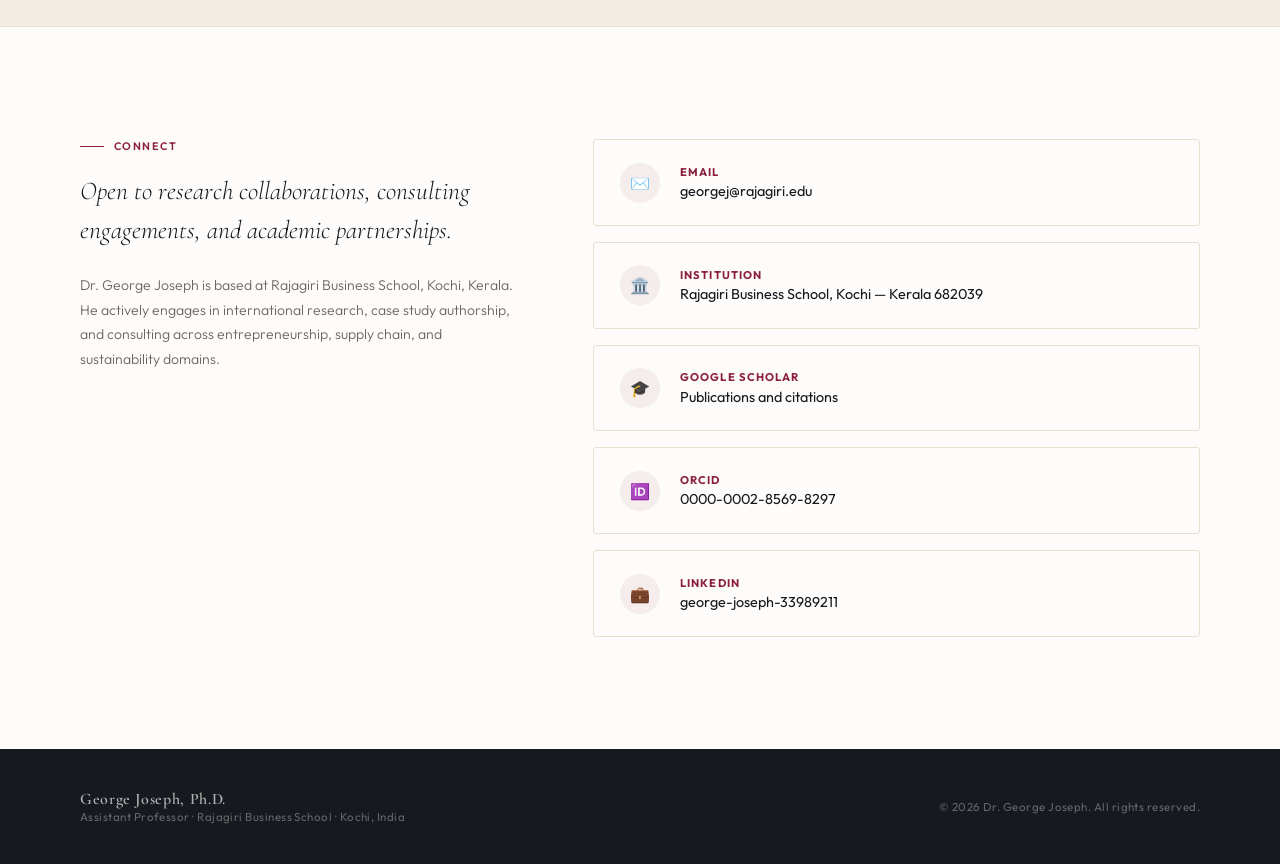
==== commit da342b34: "Remove phone number from contact section Co-Authored-By: Claude Fable 5.2 <noreply@anthropic.com> Cl" ====
--- a/index.html
+++ b/index.html
@@ -1124,13 +1124,6 @@
             <div class="c-val">georgej@rajagiri.edu</div>
           </div>
         </a>
-        <a href="tel:+919995468697" class="contact-row">
-          <div class="c-icon">📞</div>
-          <div>
-            <div class="c-label">Phone</div>
-            <div class="c-val">+91 9995 468697</div>
-          </div>
-        </a>
         <a href="https://www.rajagiribusinessschool.edu.in/faculty-details/george-joseph" target="_blank" class="contact-row">
           <div class="c-icon">🏛️</div>
           <div>
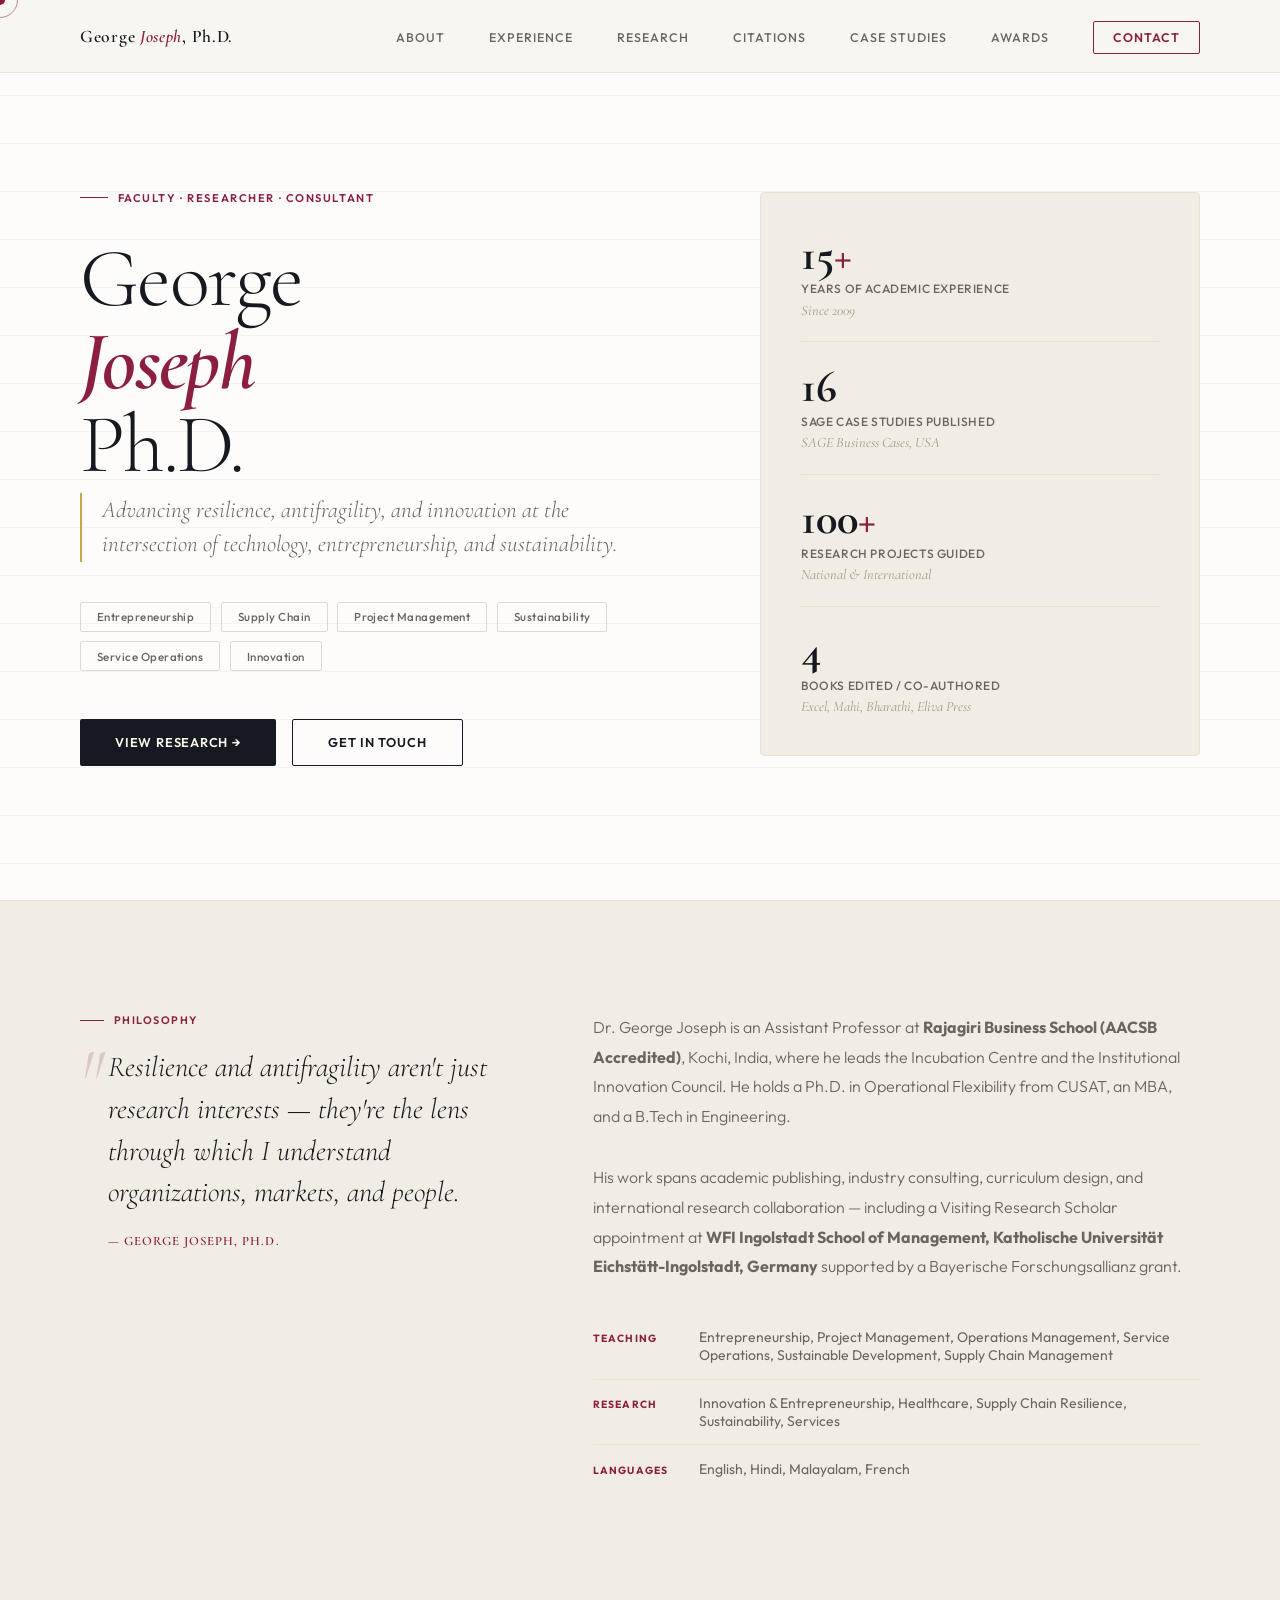
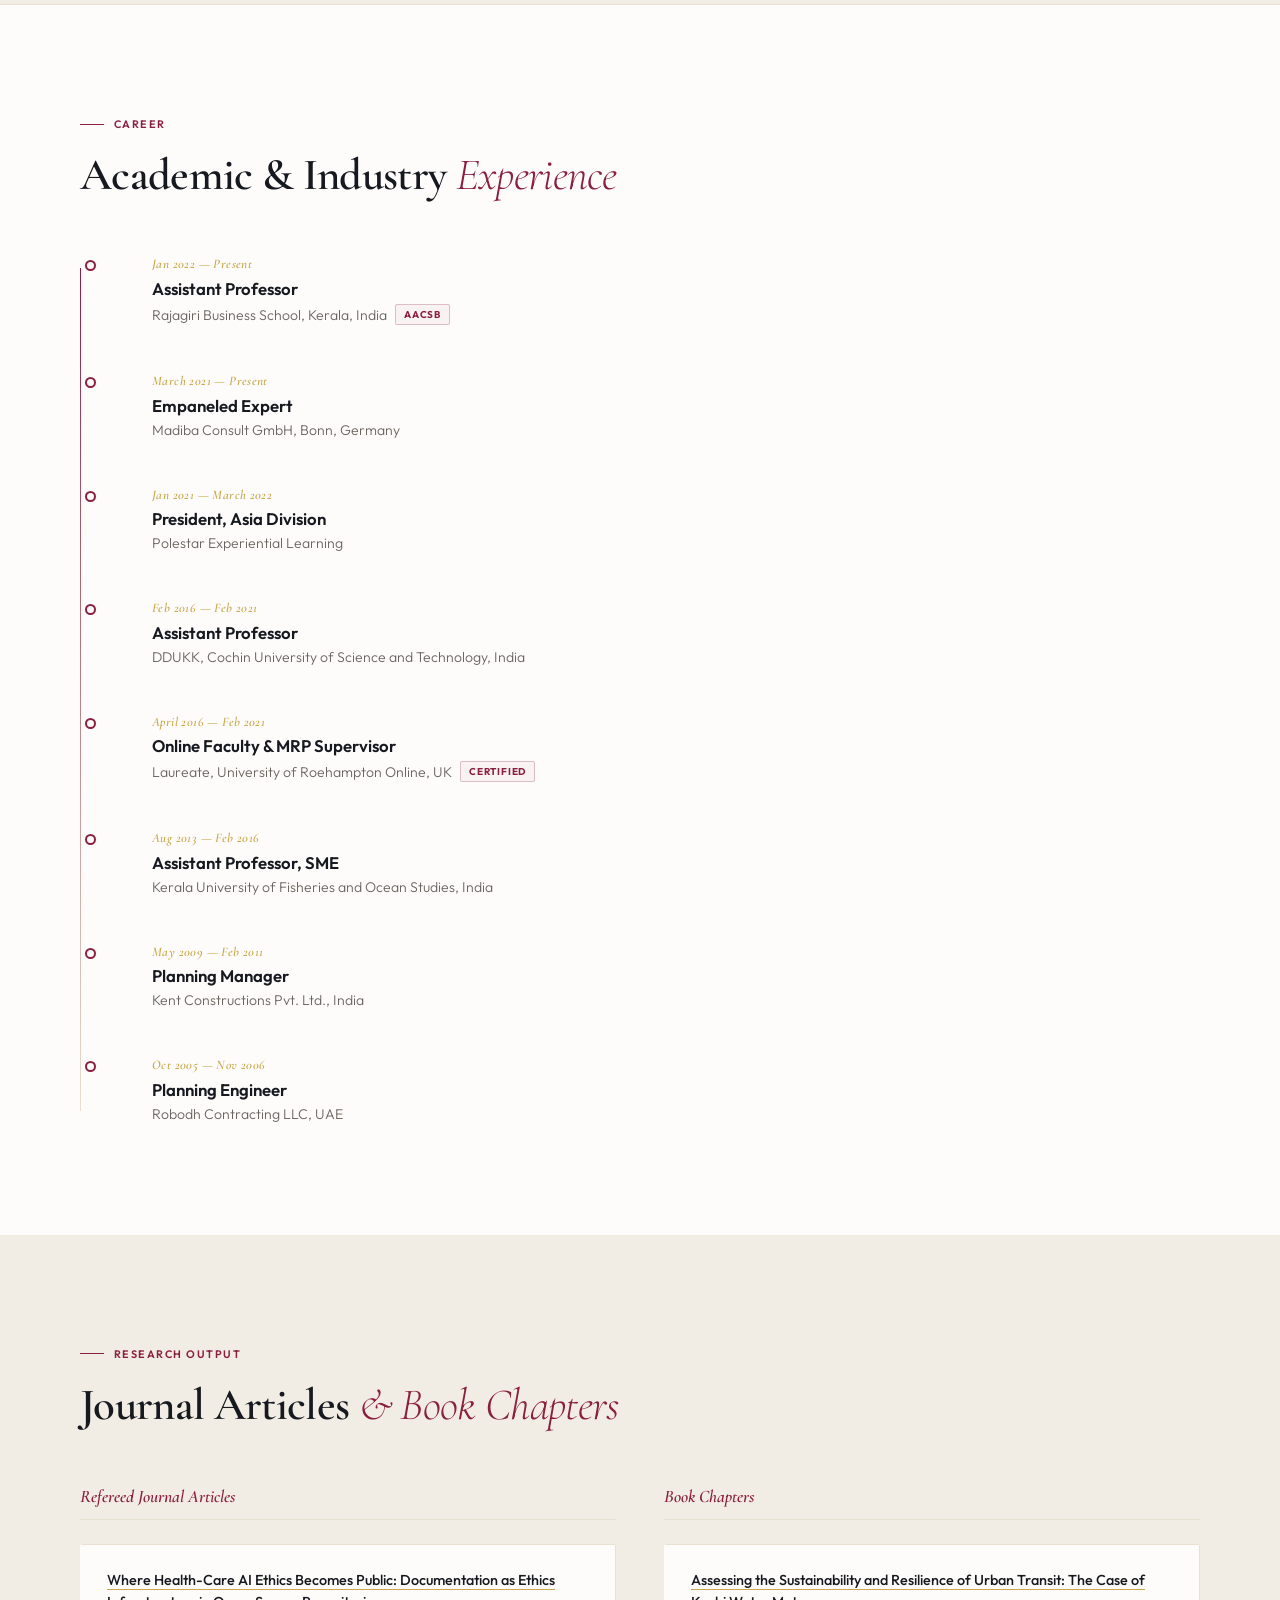
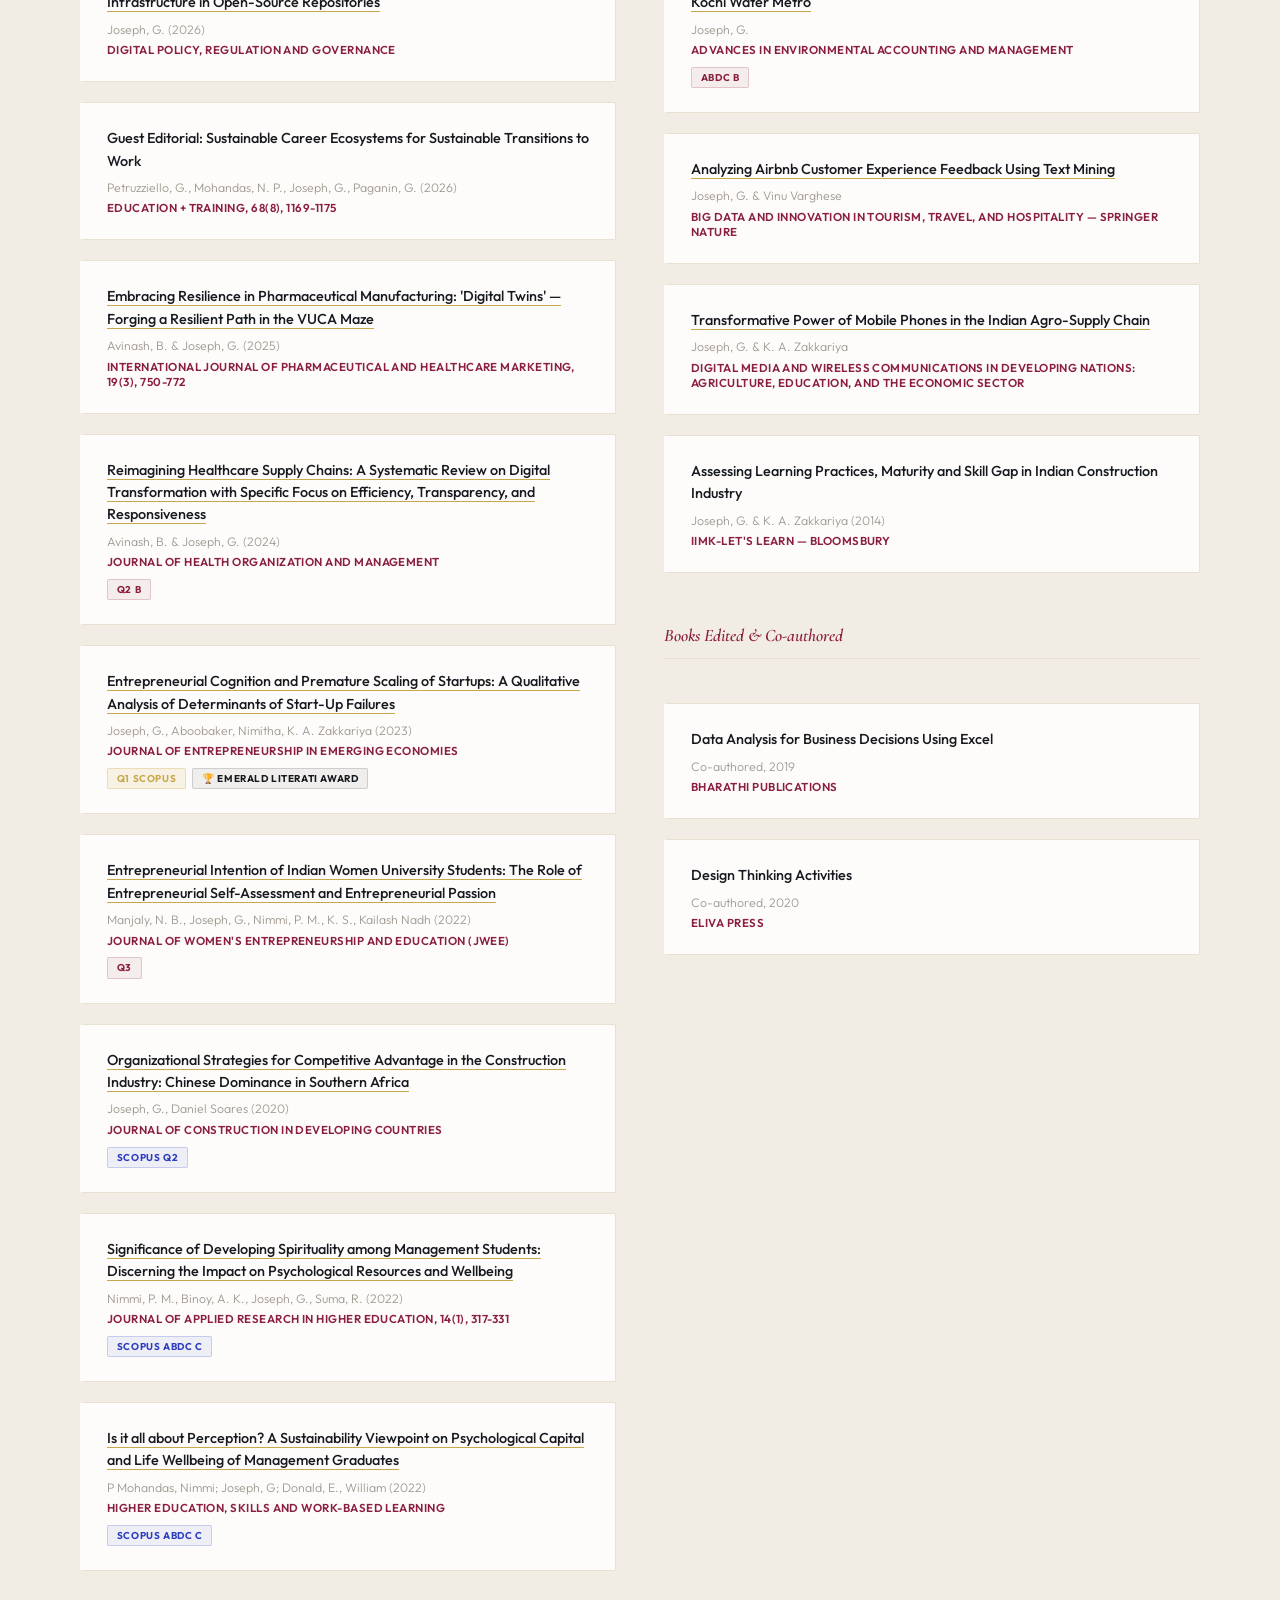
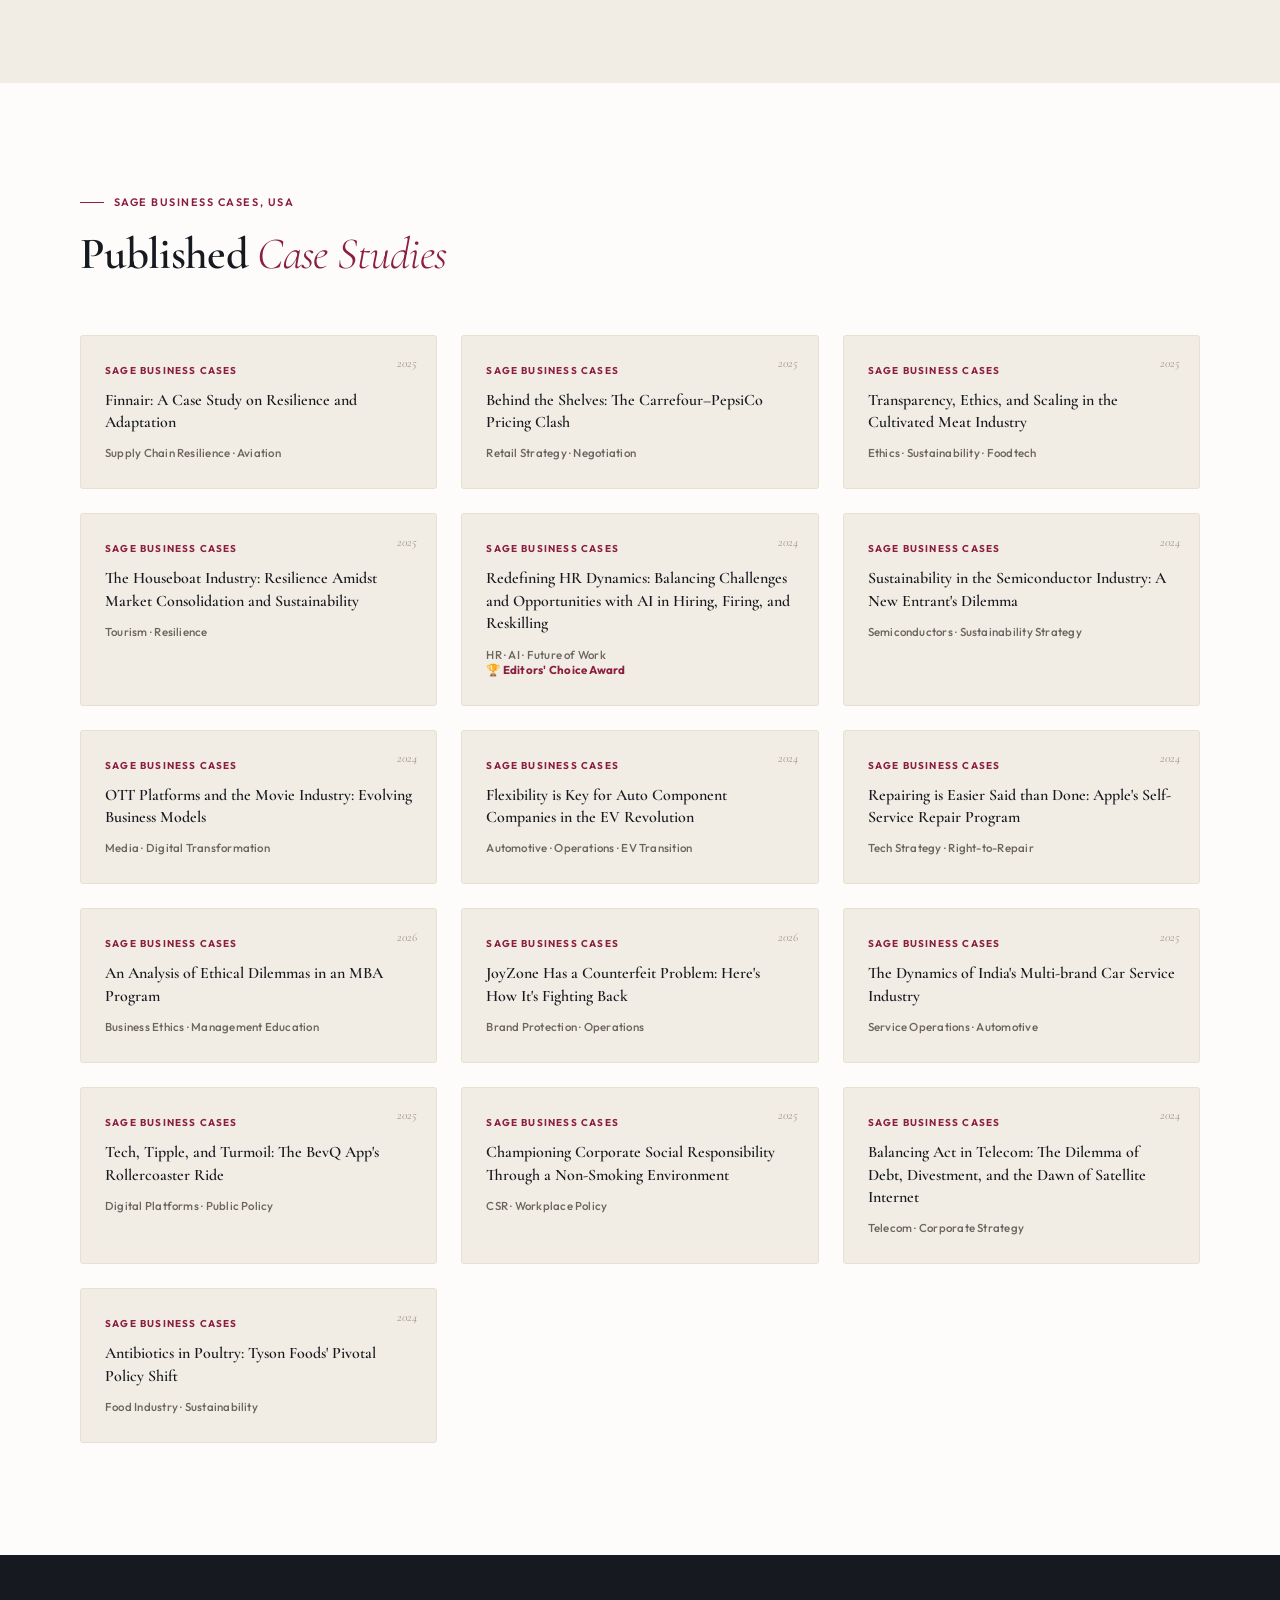
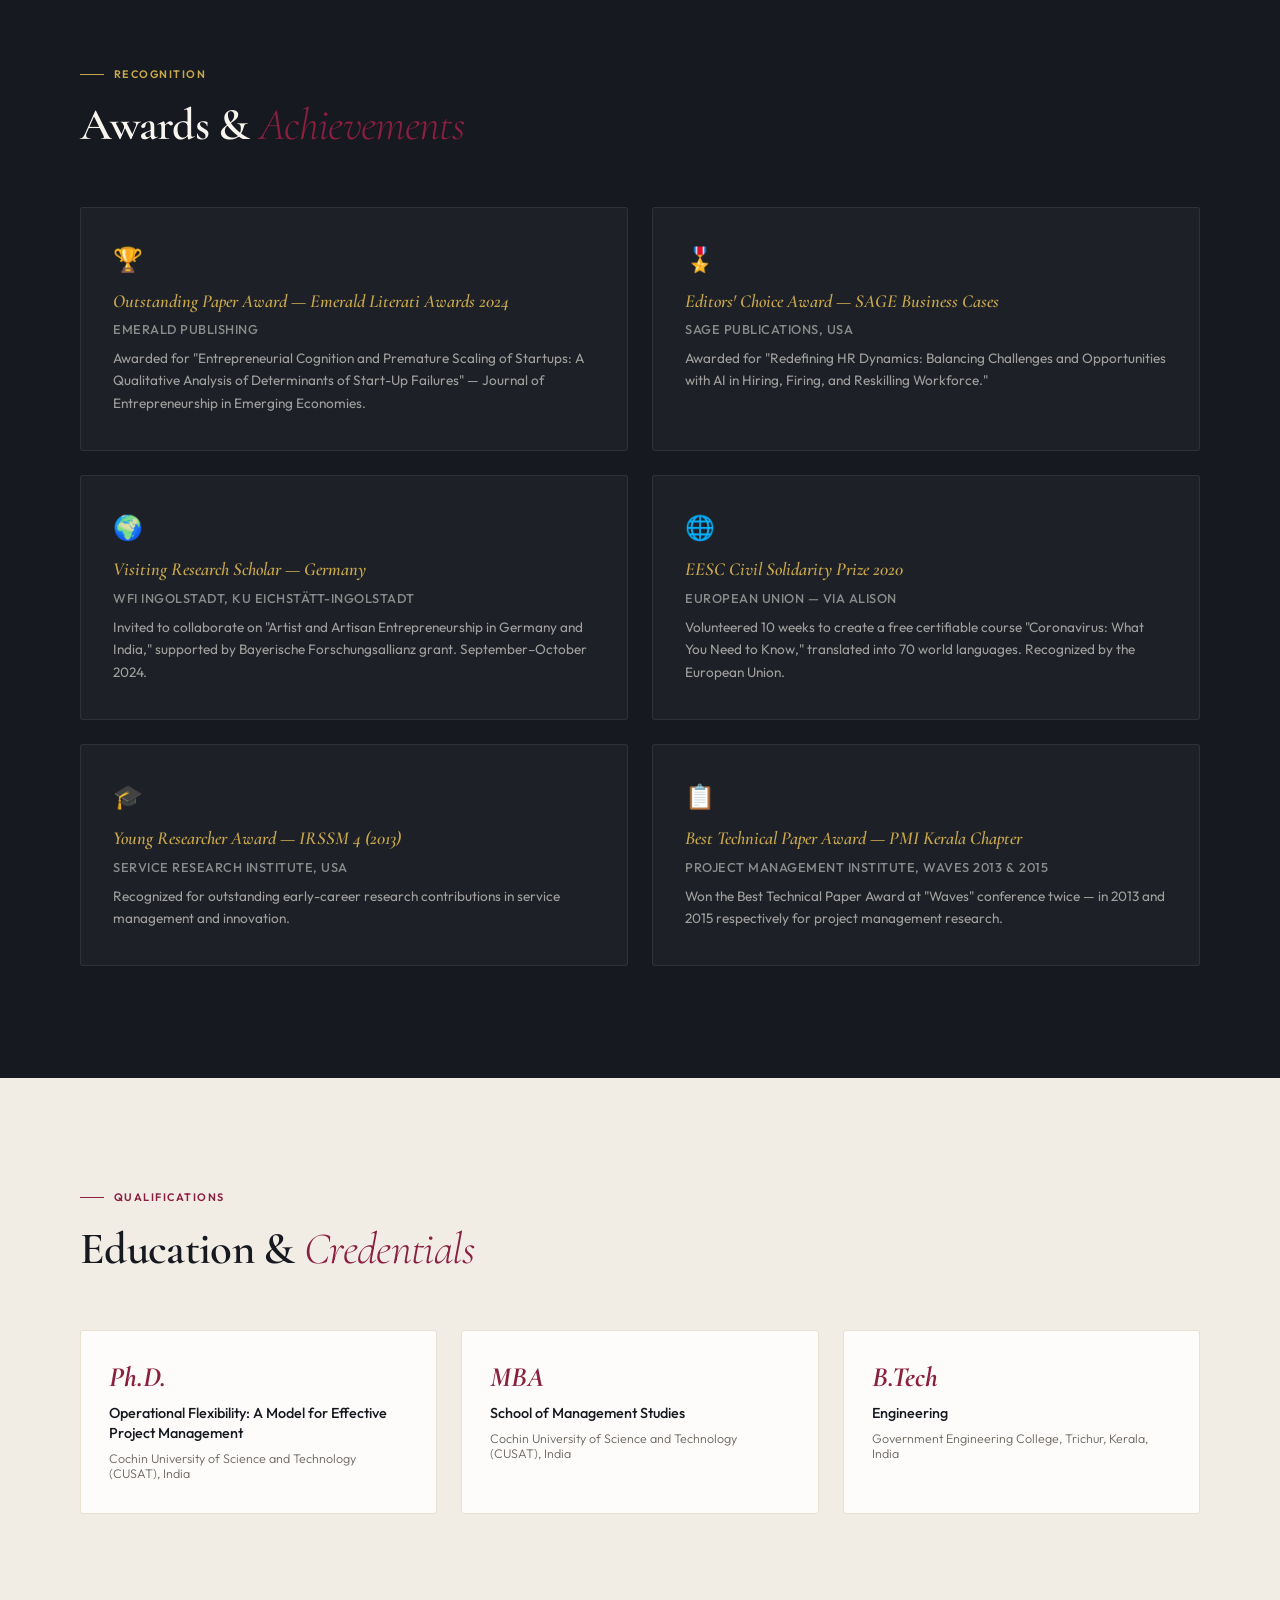
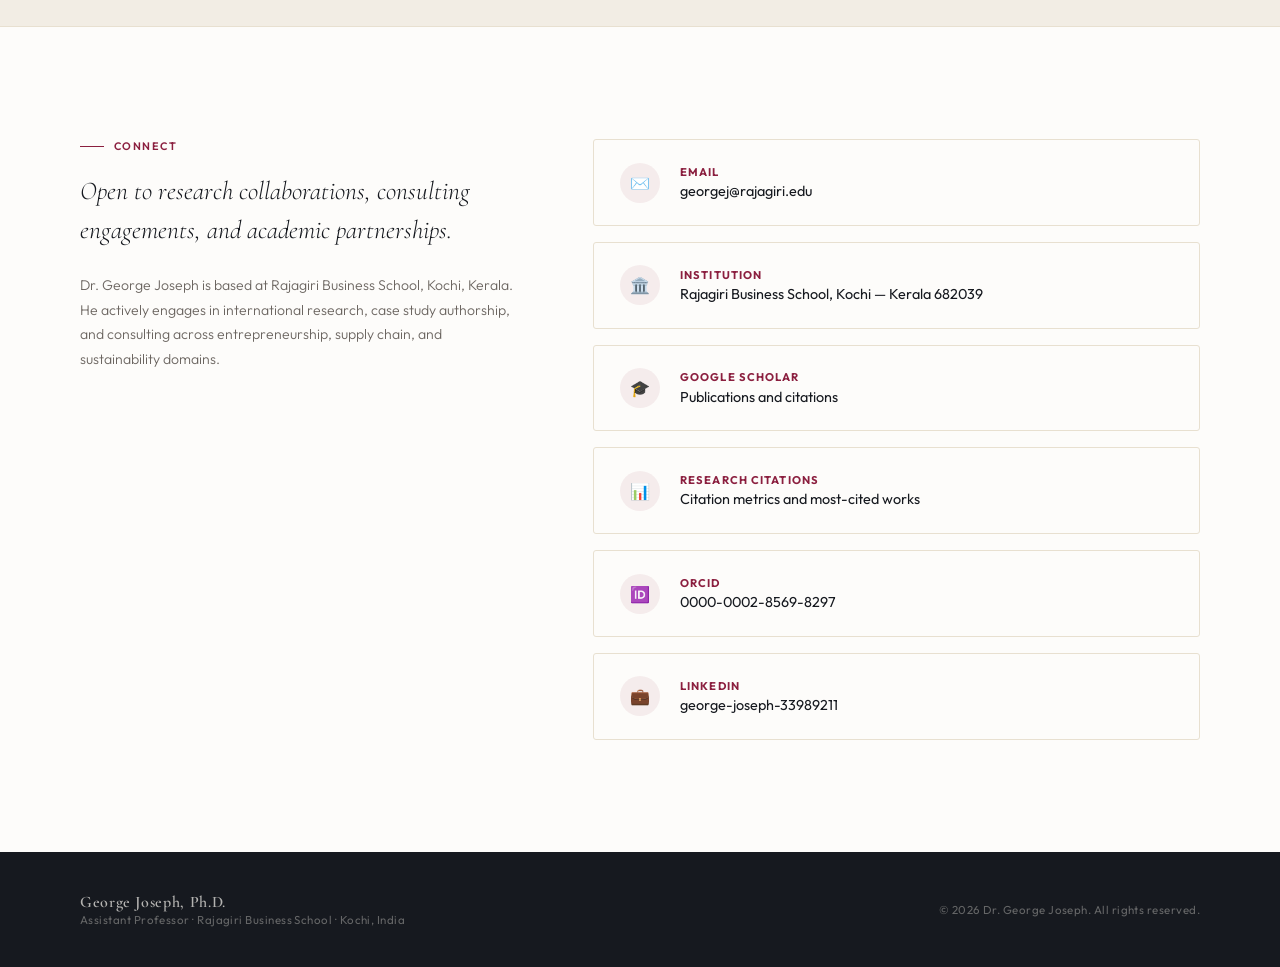
==== commit 7377ace8: "Add research citations page from Google Scholar Co-Authored-By: Claude Opus 5.5 <noreply@anthropic.c" ====
--- a/index.html
+++ b/index.html
@@ -677,6 +677,7 @@
     <li><a href="#about">About</a></li>
     <li><a href="#experience">Experience</a></li>
     <li><a href="#publications">Research</a></li>
+    <li><a href="/citations/">Citations</a></li>
     <li><a href="#cases">Case Studies</a></li>
     <li><a href="#awards">Awards</a></li>
     <li><a href="#contact" class="nav-contact">Contact</a></li>
@@ -1138,6 +1139,13 @@
             <div class="c-val">Publications and citations</div>
           </div>
         </a>
+        <a href="/citations/" class="contact-row">
+          <div class="c-icon">📊</div>
+          <div>
+            <div class="c-label">Research citations</div>
+            <div class="c-val">Citation metrics and most-cited works</div>
+          </div>
+        </a>
         <a href="https://orcid.org/0000-0002-8569-8297" target="_blank" rel="noopener" class="contact-row">
           <div class="c-icon">🆔</div>
           <div>
